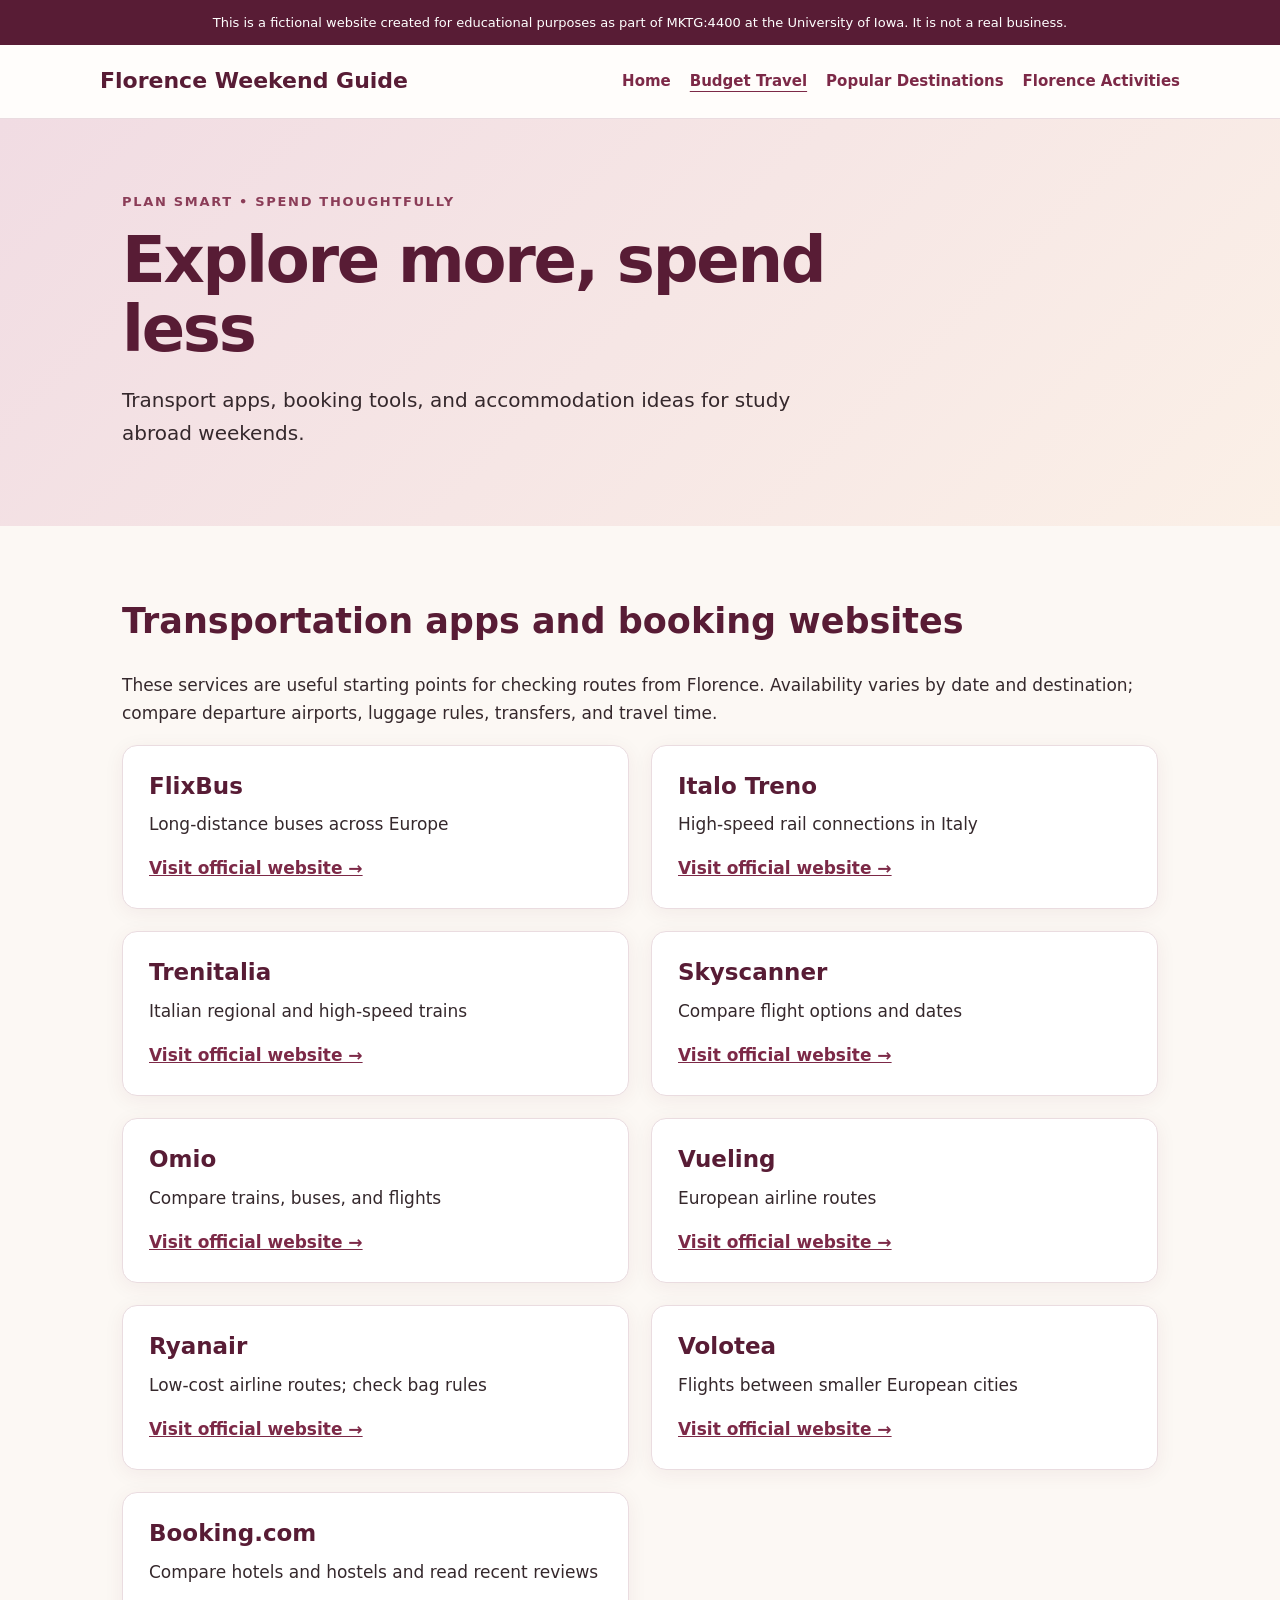
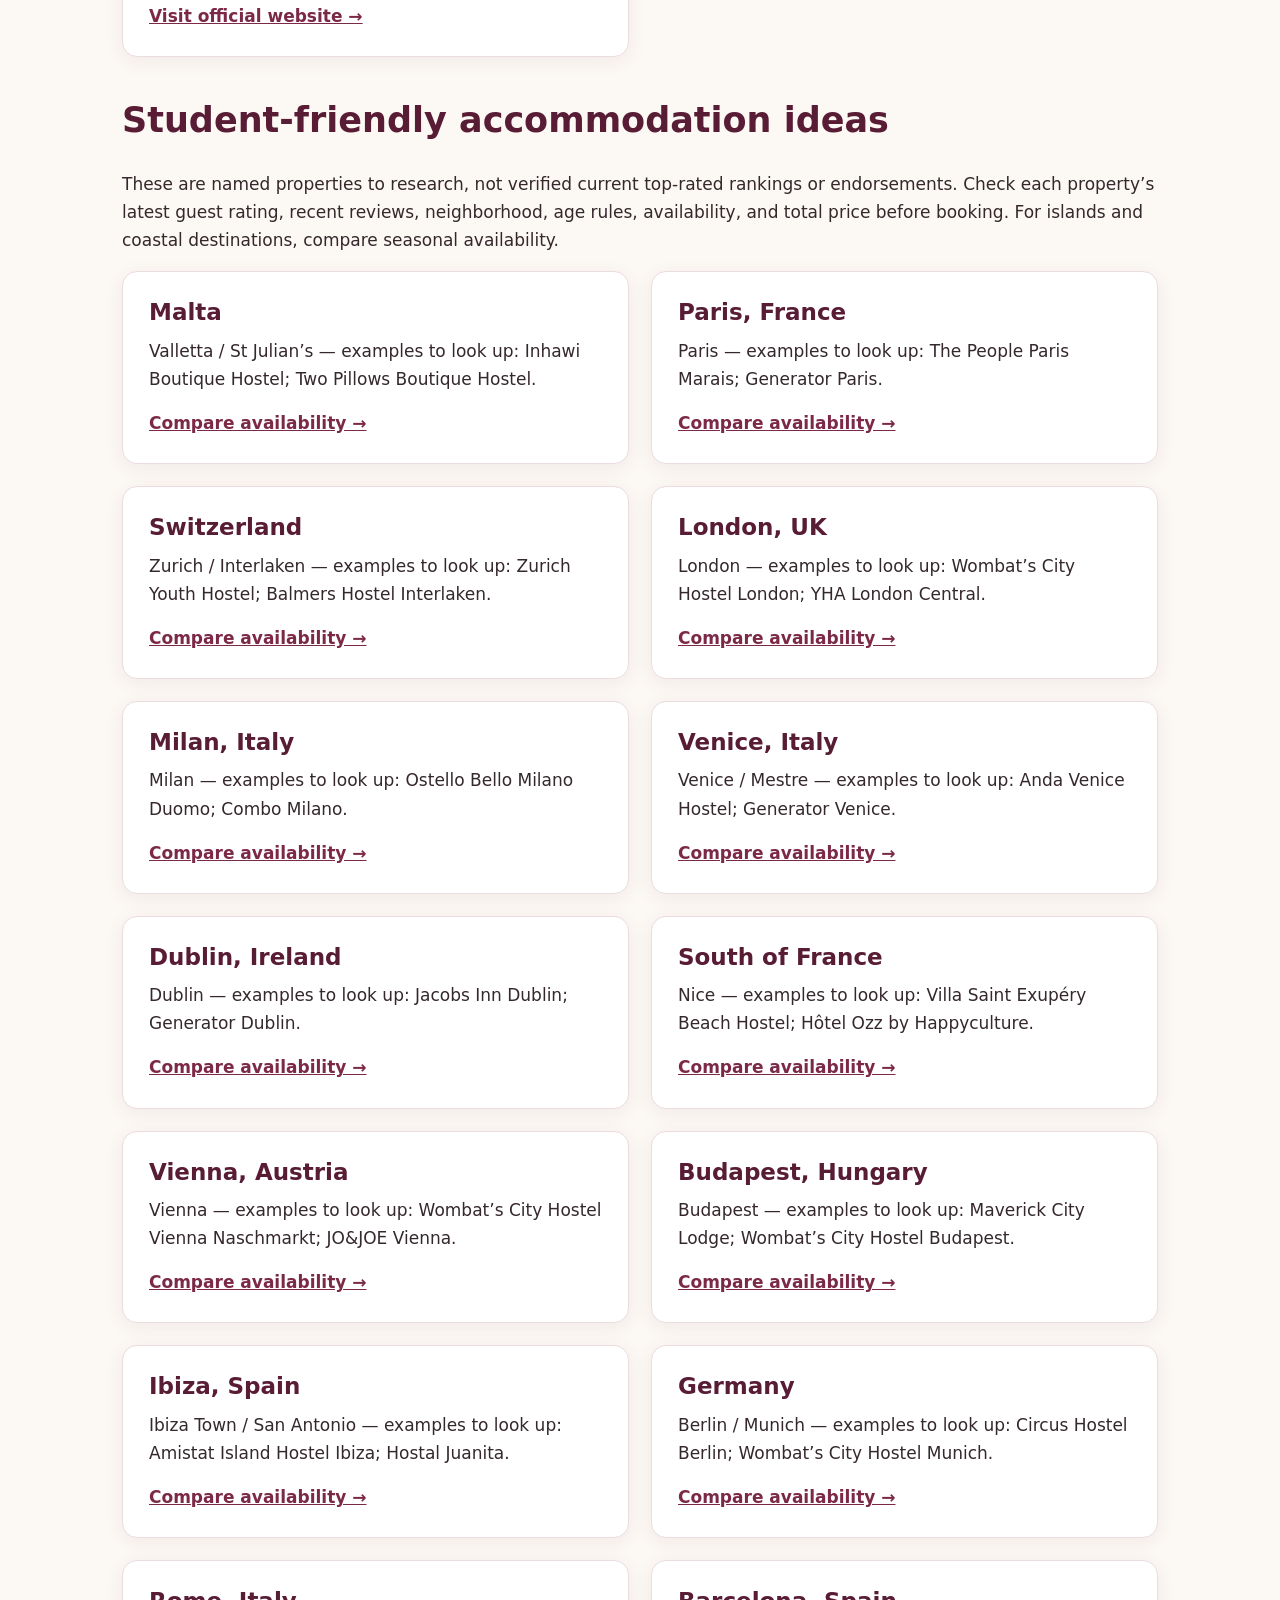
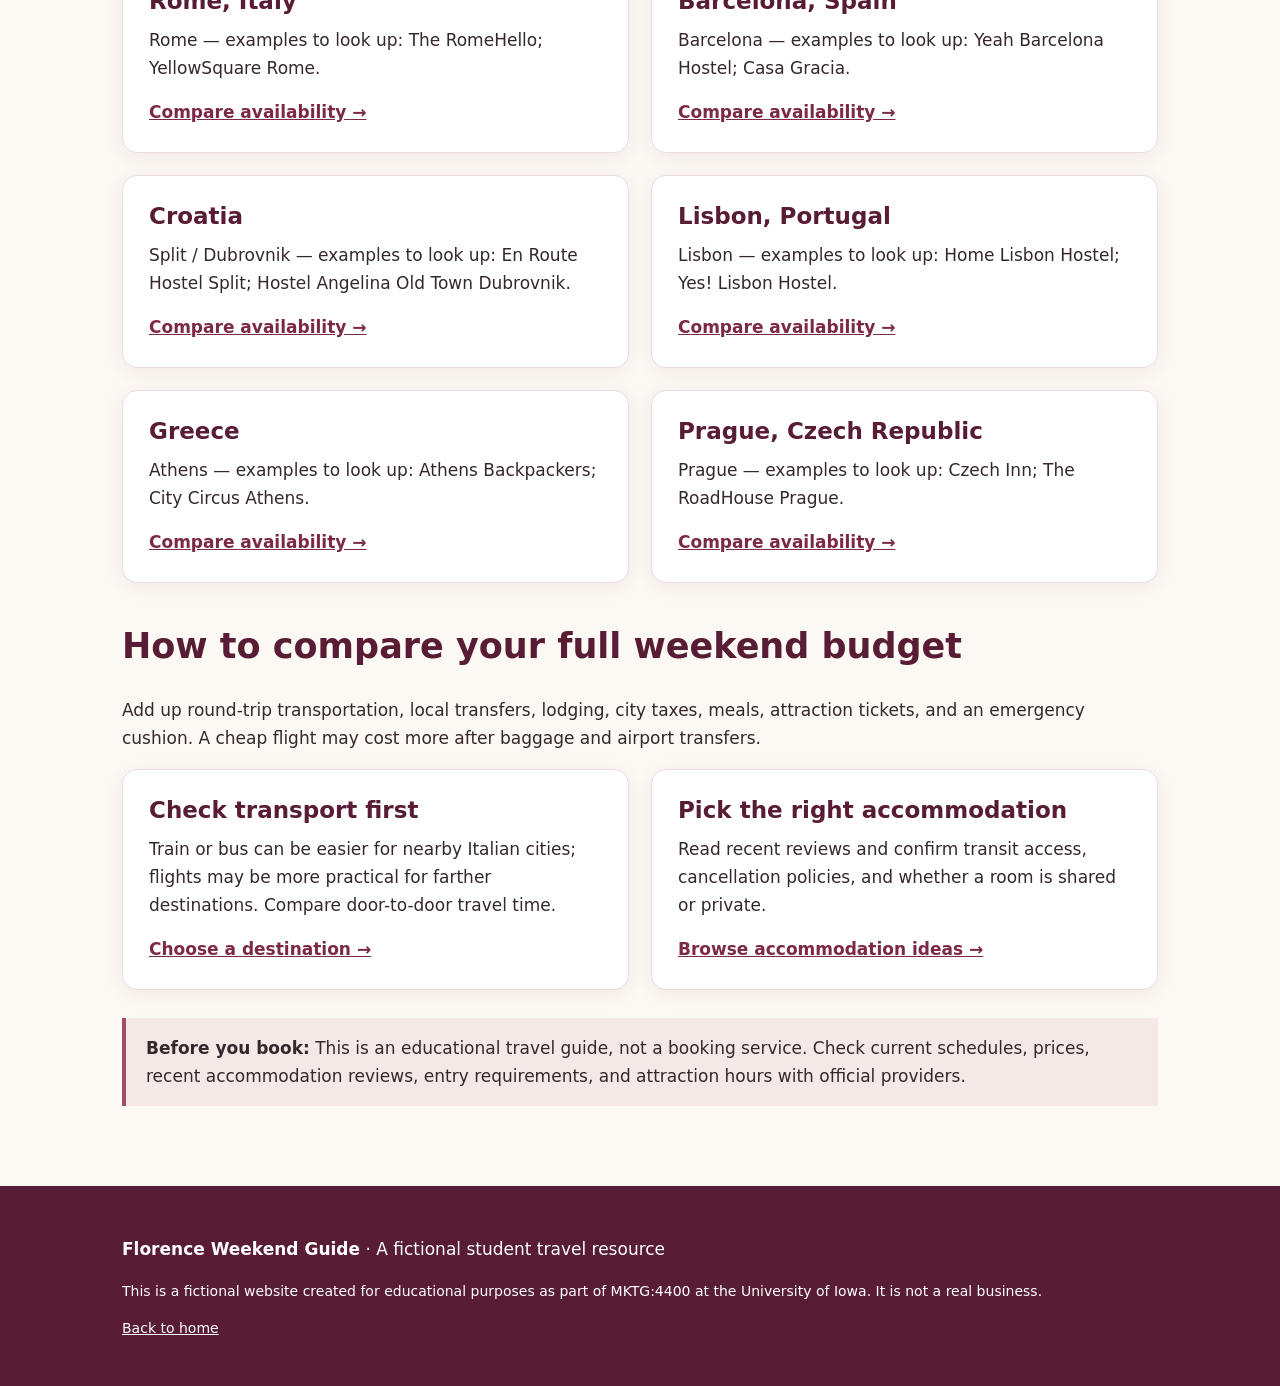
==== budget-travel.html @ 669cb591 "Add files via upload" ====
<!doctype html><html lang="en"><head><meta charset="utf-8"><meta name="viewport" content="width=device-width,initial-scale=1"><title>Cheap Weekend Trips from Florence for Students | Transport &amp; Hostels</title><meta name="description" content="Compare FlixBus, Trenitalia, Italo, Omio, Skyscanner and student-friendly accommodation ideas for weekend travel from Florence."><link rel="stylesheet" href="styles.css"></head><body><div class="notice">This is a fictional website created for educational purposes as part of MKTG:4400 at the University of Iowa. It is not a real business.</div><header class="site-header"><div class="wrap topline"><a class="brand" href="index.html">Florence Weekend Guide</a><nav class="nav" aria-label="Main navigation"><a href="index.html">Home</a><a href="budget-travel.html" aria-current="page">Budget Travel</a><a href="itineraries.html">Popular Destinations</a><a href="florence-activities.html">Florence Activities</a></nav></div></header><main><section class="hero"><div class="wrap"><div class="eyebrow">Plan smart • Spend thoughtfully</div><h1>Explore more, spend less</h1><p class="lead">Transport apps, booking tools, and accommodation ideas for study abroad weekends.</p></div></section><section class="content"><div class="wrap"><h2>Transportation apps and booking websites</h2><p>These services are useful starting points for checking routes from Florence. Availability varies by date and destination; compare departure airports, luggage rules, transfers, and travel time.</p><div class="cards" id="transportation"><article class="card"><h3>FlixBus</h3><p>Long-distance buses across Europe</p><a href="https://www.flixbus.com/" target="_blank" rel="noopener noreferrer">Visit official website →</a></article><article class="card"><h3>Italo Treno</h3><p>High-speed rail connections in Italy</p><a href="https://www.italotreno.com/en" target="_blank" rel="noopener noreferrer">Visit official website →</a></article><article class="card"><h3>Trenitalia</h3><p>Italian regional and high-speed trains</p><a href="https://www.trenitalia.com/en.html" target="_blank" rel="noopener noreferrer">Visit official website →</a></article><article class="card"><h3>Skyscanner</h3><p>Compare flight options and dates</p><a href="https://www.skyscanner.net/" target="_blank" rel="noopener noreferrer">Visit official website →</a></article><article class="card"><h3>Omio</h3><p>Compare trains, buses, and flights</p><a href="https://www.omio.com/" target="_blank" rel="noopener noreferrer">Visit official website →</a></article><article class="card"><h3>Vueling</h3><p>European airline routes</p><a href="https://www.vueling.com/en" target="_blank" rel="noopener noreferrer">Visit official website →</a></article><article class="card"><h3>Ryanair</h3><p>Low-cost airline routes; check bag rules</p><a href="https://www.ryanair.com/" target="_blank" rel="noopener noreferrer">Visit official website →</a></article><article class="card"><h3>Volotea</h3><p>Flights between smaller European cities</p><a href="https://www.volotea.com/en/" target="_blank" rel="noopener noreferrer">Visit official website →</a></article><article class="card"><h3>Booking.com</h3><p>Compare hotels and hostels and read recent reviews</p><a href="https://www.booking.com/" target="_blank" rel="noopener noreferrer">Visit official website →</a></article></div><h2>Student-friendly accommodation ideas</h2><p>These are named properties to research, not verified current top-rated rankings or endorsements. Check each property’s latest guest rating, recent reviews, neighborhood, age rules, availability, and total price before booking. For islands and coastal destinations, compare seasonal availability.</p><div class="cards" id="accommodations"><article class="card"><h3>Malta</h3><p>Valletta / St Julian’s — examples to look up: Inhawi Boutique Hostel; Two Pillows Boutique Hostel.</p><a href="https://www.booking.com/" target="_blank" rel="noopener noreferrer">Compare availability →</a></article><article class="card"><h3>Paris, France</h3><p>Paris — examples to look up: The People Paris Marais; Generator Paris.</p><a href="https://www.booking.com/" target="_blank" rel="noopener noreferrer">Compare availability →</a></article><article class="card"><h3>Switzerland</h3><p>Zurich / Interlaken — examples to look up: Zurich Youth Hostel; Balmers Hostel Interlaken.</p><a href="https://www.booking.com/" target="_blank" rel="noopener noreferrer">Compare availability →</a></article><article class="card"><h3>London, UK</h3><p>London — examples to look up: Wombat’s City Hostel London; YHA London Central.</p><a href="https://www.booking.com/" target="_blank" rel="noopener noreferrer">Compare availability →</a></article><article class="card"><h3>Milan, Italy</h3><p>Milan — examples to look up: Ostello Bello Milano Duomo; Combo Milano.</p><a href="https://www.booking.com/" target="_blank" rel="noopener noreferrer">Compare availability →</a></article><article class="card"><h3>Venice, Italy</h3><p>Venice / Mestre — examples to look up: Anda Venice Hostel; Generator Venice.</p><a href="https://www.booking.com/" target="_blank" rel="noopener noreferrer">Compare availability →</a></article><article class="card"><h3>Dublin, Ireland</h3><p>Dublin — examples to look up: Jacobs Inn Dublin; Generator Dublin.</p><a href="https://www.booking.com/" target="_blank" rel="noopener noreferrer">Compare availability →</a></article><article class="card"><h3>South of France</h3><p>Nice — examples to look up: Villa Saint Exupéry Beach Hostel; Hôtel Ozz by Happyculture.</p><a href="https://www.booking.com/" target="_blank" rel="noopener noreferrer">Compare availability →</a></article><article class="card"><h3>Vienna, Austria</h3><p>Vienna — examples to look up: Wombat’s City Hostel Vienna Naschmarkt; JO&amp;JOE Vienna.</p><a href="https://www.booking.com/" target="_blank" rel="noopener noreferrer">Compare availability →</a></article><article class="card"><h3>Budapest, Hungary</h3><p>Budapest — examples to look up: Maverick City Lodge; Wombat’s City Hostel Budapest.</p><a href="https://www.booking.com/" target="_blank" rel="noopener noreferrer">Compare availability →</a></article><article class="card"><h3>Ibiza, Spain</h3><p>Ibiza Town / San Antonio — examples to look up: Amistat Island Hostel Ibiza; Hostal Juanita.</p><a href="https://www.booking.com/" target="_blank" rel="noopener noreferrer">Compare availability →</a></article><article class="card"><h3>Germany</h3><p>Berlin / Munich — examples to look up: Circus Hostel Berlin; Wombat’s City Hostel Munich.</p><a href="https://www.booking.com/" target="_blank" rel="noopener noreferrer">Compare availability →</a></article><article class="card"><h3>Rome, Italy</h3><p>Rome — examples to look up: The RomeHello; YellowSquare Rome.</p><a href="https://www.booking.com/" target="_blank" rel="noopener noreferrer">Compare availability →</a></article><article class="card"><h3>Barcelona, Spain</h3><p>Barcelona — examples to look up: Yeah Barcelona Hostel; Casa Gracia.</p><a href="https://www.booking.com/" target="_blank" rel="noopener noreferrer">Compare availability →</a></article><article class="card"><h3>Croatia</h3><p>Split / Dubrovnik — examples to look up: En Route Hostel Split; Hostel Angelina Old Town Dubrovnik.</p><a href="https://www.booking.com/" target="_blank" rel="noopener noreferrer">Compare availability →</a></article><article class="card"><h3>Lisbon, Portugal</h3><p>Lisbon — examples to look up: Home Lisbon Hostel; Yes! Lisbon Hostel.</p><a href="https://www.booking.com/" target="_blank" rel="noopener noreferrer">Compare availability →</a></article><article class="card"><h3>Greece</h3><p>Athens — examples to look up: Athens Backpackers; City Circus Athens.</p><a href="https://www.booking.com/" target="_blank" rel="noopener noreferrer">Compare availability →</a></article><article class="card"><h3>Prague, Czech Republic</h3><p>Prague — examples to look up: Czech Inn; The RoadHouse Prague.</p><a href="https://www.booking.com/" target="_blank" rel="noopener noreferrer">Compare availability →</a></article></div><h2>How to compare your full weekend budget</h2><p>Add up round-trip transportation, local transfers, lodging, city taxes, meals, attraction tickets, and an emergency cushion. A cheap flight may cost more after baggage and airport transfers.</p><div class="cards"><article class="card"><h3>Check transport first</h3><p>Train or bus can be easier for nearby Italian cities; flights may be more practical for farther destinations. Compare door-to-door travel time.</p><a href="itineraries.html">Choose a destination →</a></article><article class="card"><h3>Pick the right accommodation</h3><p>Read recent reviews and confirm transit access, cancellation policies, and whether a room is shared or private.</p><a href="#accommodations">Browse accommodation ideas →</a></article></div><aside class="note"><strong>Before you book:</strong> This is an educational travel guide, not a booking service. Check current schedules, prices, recent accommodation reviews, entry requirements, and attraction hours with official providers.</aside></div></section></main><footer class="foot"><div class="wrap"><p><strong>Florence Weekend Guide</strong> · A fictional student travel resource</p><p class="small">This is a fictional website created for educational purposes as part of MKTG:4400 at the University of Iowa. It is not a real business.</p><p class="small"><a href="index.html">Back to home</a></p></div></footer></body></html>
---- styles.css ----
*{box-sizing:border-box}html{scroll-behavior:smooth}body{margin:0;background:#fcf8f4;color:#35282c;font:17px/1.65 system-ui,-apple-system,Segoe UI,sans-serif}a{color:#7c2947}a:hover{text-decoration-thickness:2px}a:focus-visible{outline:3px solid #bc885c;outline-offset:3px}.notice{background:#581c35;color:white;text-align:center;padding:12px 18px;font-size:13px}.site-header{background:#fffdfb;border-bottom:1px solid #eadce0}.wrap{max-width:1080px;margin:auto;padding:0 22px}.topline{display:flex;align-items:center;justify-content:space-between;gap:20px;padding:18px 0;flex-wrap:wrap}.brand{font-size:22px;font-weight:800;text-decoration:none;color:#581c35}.nav{display:flex;flex-wrap:wrap;gap:9px 19px}.nav a{text-decoration:none;font-weight:600;font-size:15px}.nav a[aria-current=page]{text-decoration:underline;text-underline-offset:5px}.hero{padding:72px 0 56px;background:linear-gradient(135deg,#f1dce3,#fbf0e7)}.eyebrow{font-weight:700;letter-spacing:.13em;text-transform:uppercase;color:#8b3d58;font-size:13px}h1{font-size:clamp(36px,6vw,64px);line-height:1.08;letter-spacing:-.035em;max-width:850px;margin:14px 0;color:#581c35}h2{font-size:clamp(25px,4vw,35px);line-height:1.2;margin-top:42px;color:#581c35}.lead{font-size:20px;max-width:740px}.content{padding:32px 0 80px}.cards{display:grid;grid-template-columns:repeat(2,minmax(0,1fr));gap:22px}.card{background:white;border:1px solid #eadce0;border-radius:15px;padding:26px;box-shadow:0 4px 20px #581c3510;scroll-margin-top:22px}.card h3{font-size:23px;line-height:1.25;margin:0 0 10px;color:#581c35}.card p{margin:0 0 16px}.card a{font-weight:700}.foot{background:#581c35;color:white;padding:32px 0}.foot a{color:white}.small{font-size:14px}.note{background:#f5e9e7;border-left:4px solid #a24d68;padding:16px 20px;margin-top:28px}#transportation,#accommodations{scroll-margin-top:20px}@media(max-width:650px){.cards{grid-template-columns:1fr}.hero{padding:46px 0}.topline{align-items:flex-start}.nav{gap:9px 14px}.nav a{font-size:14px}}
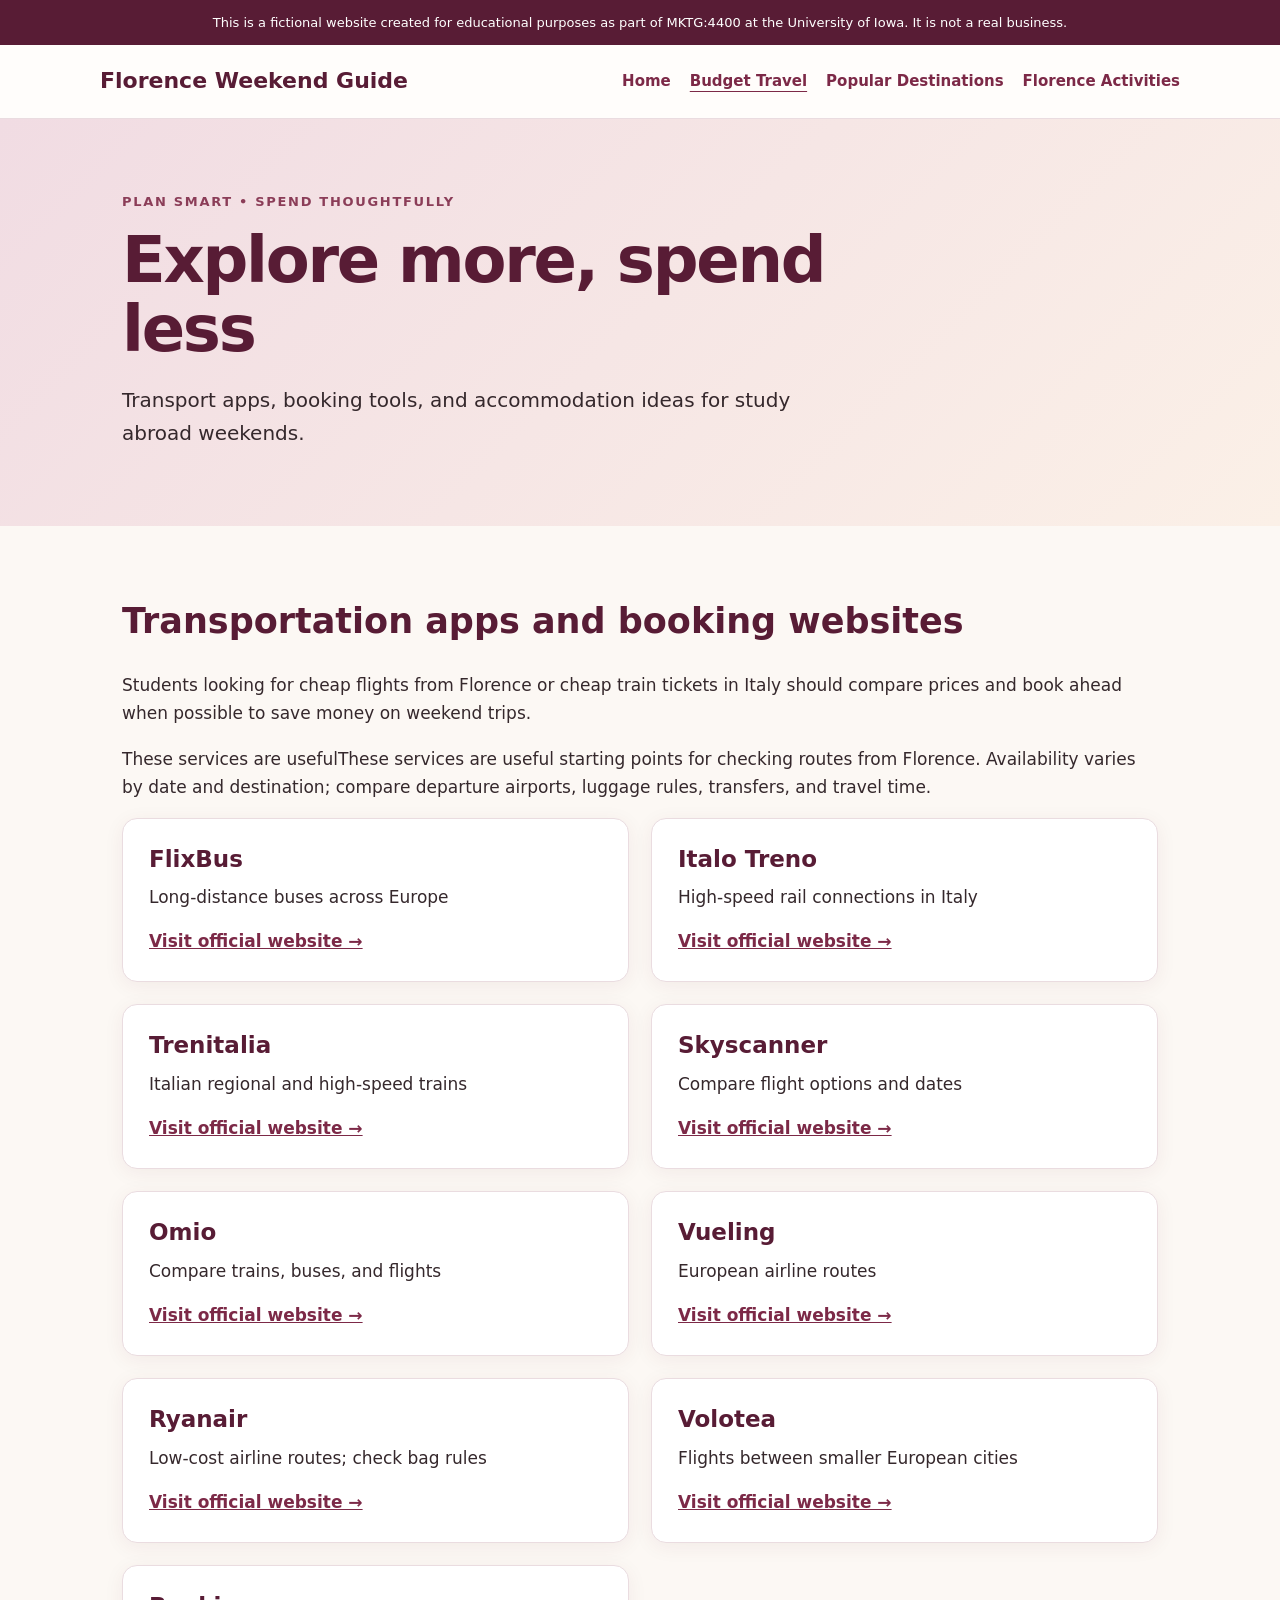
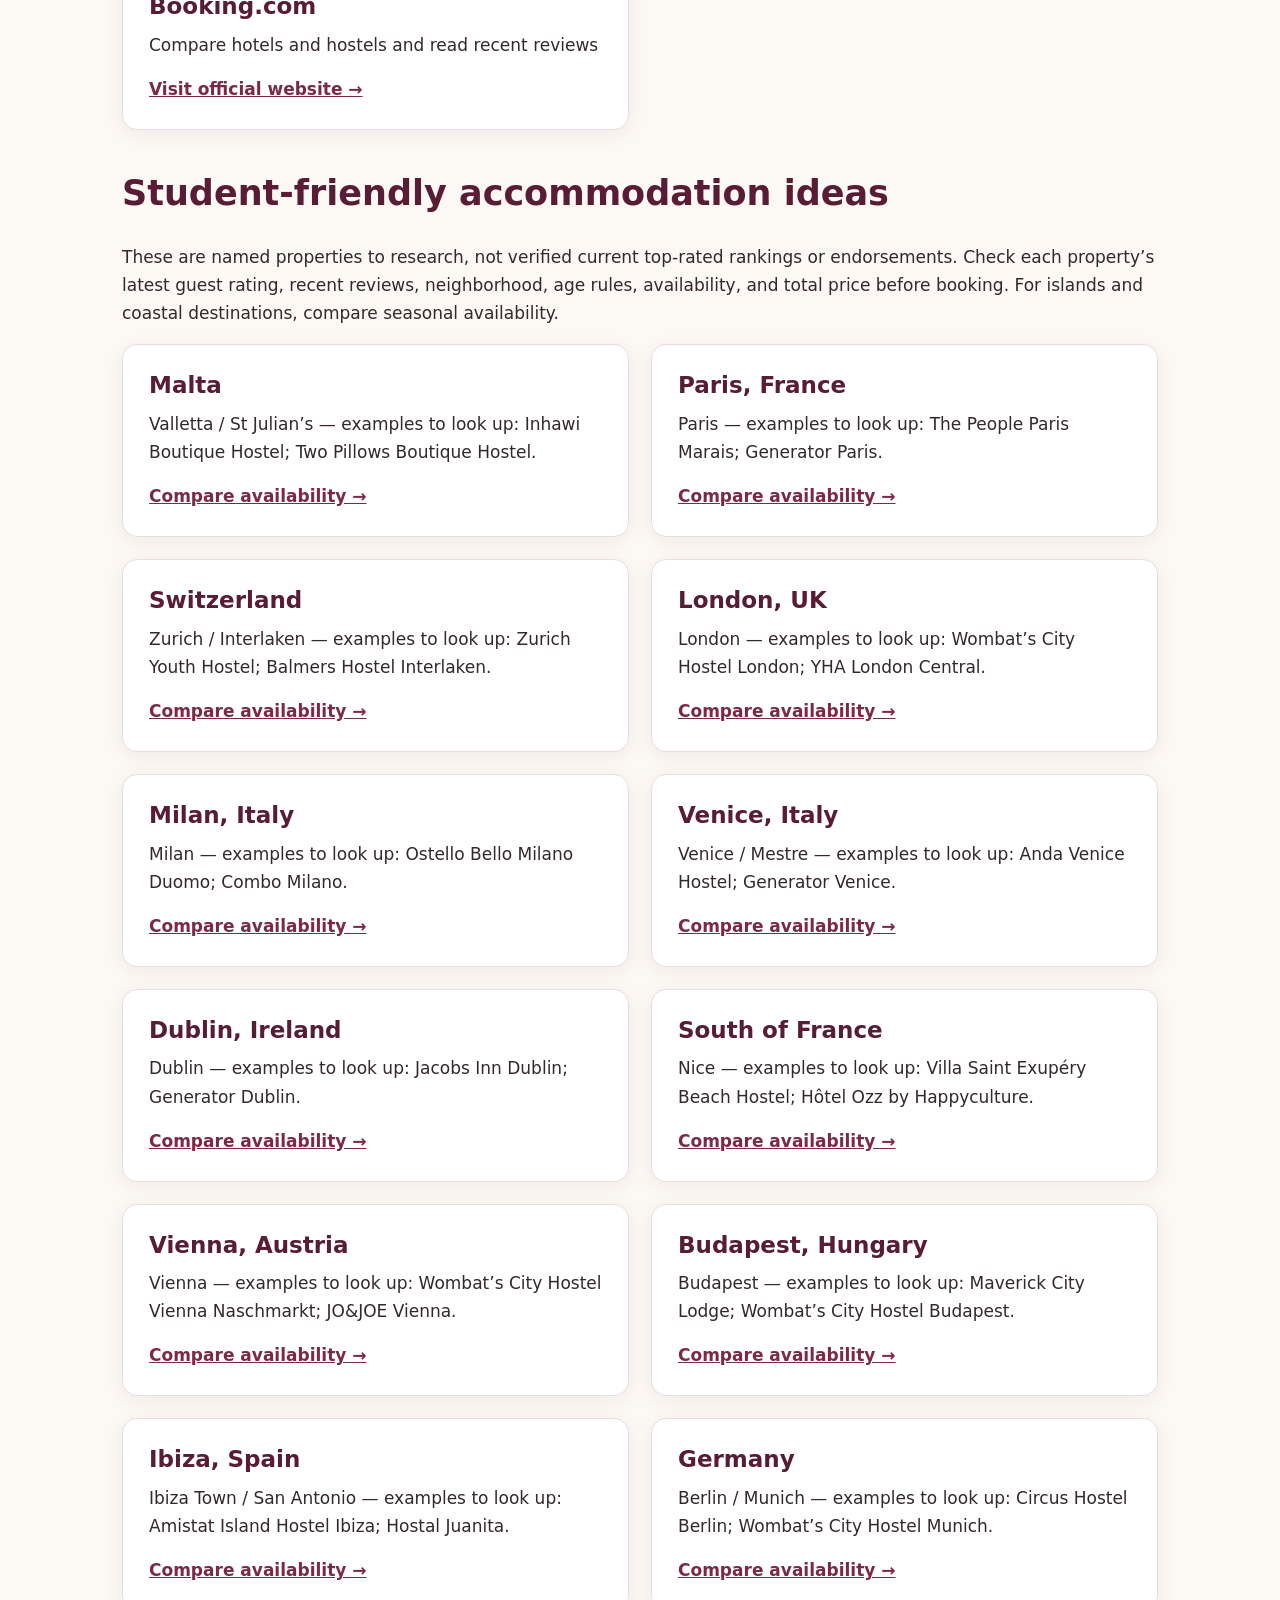
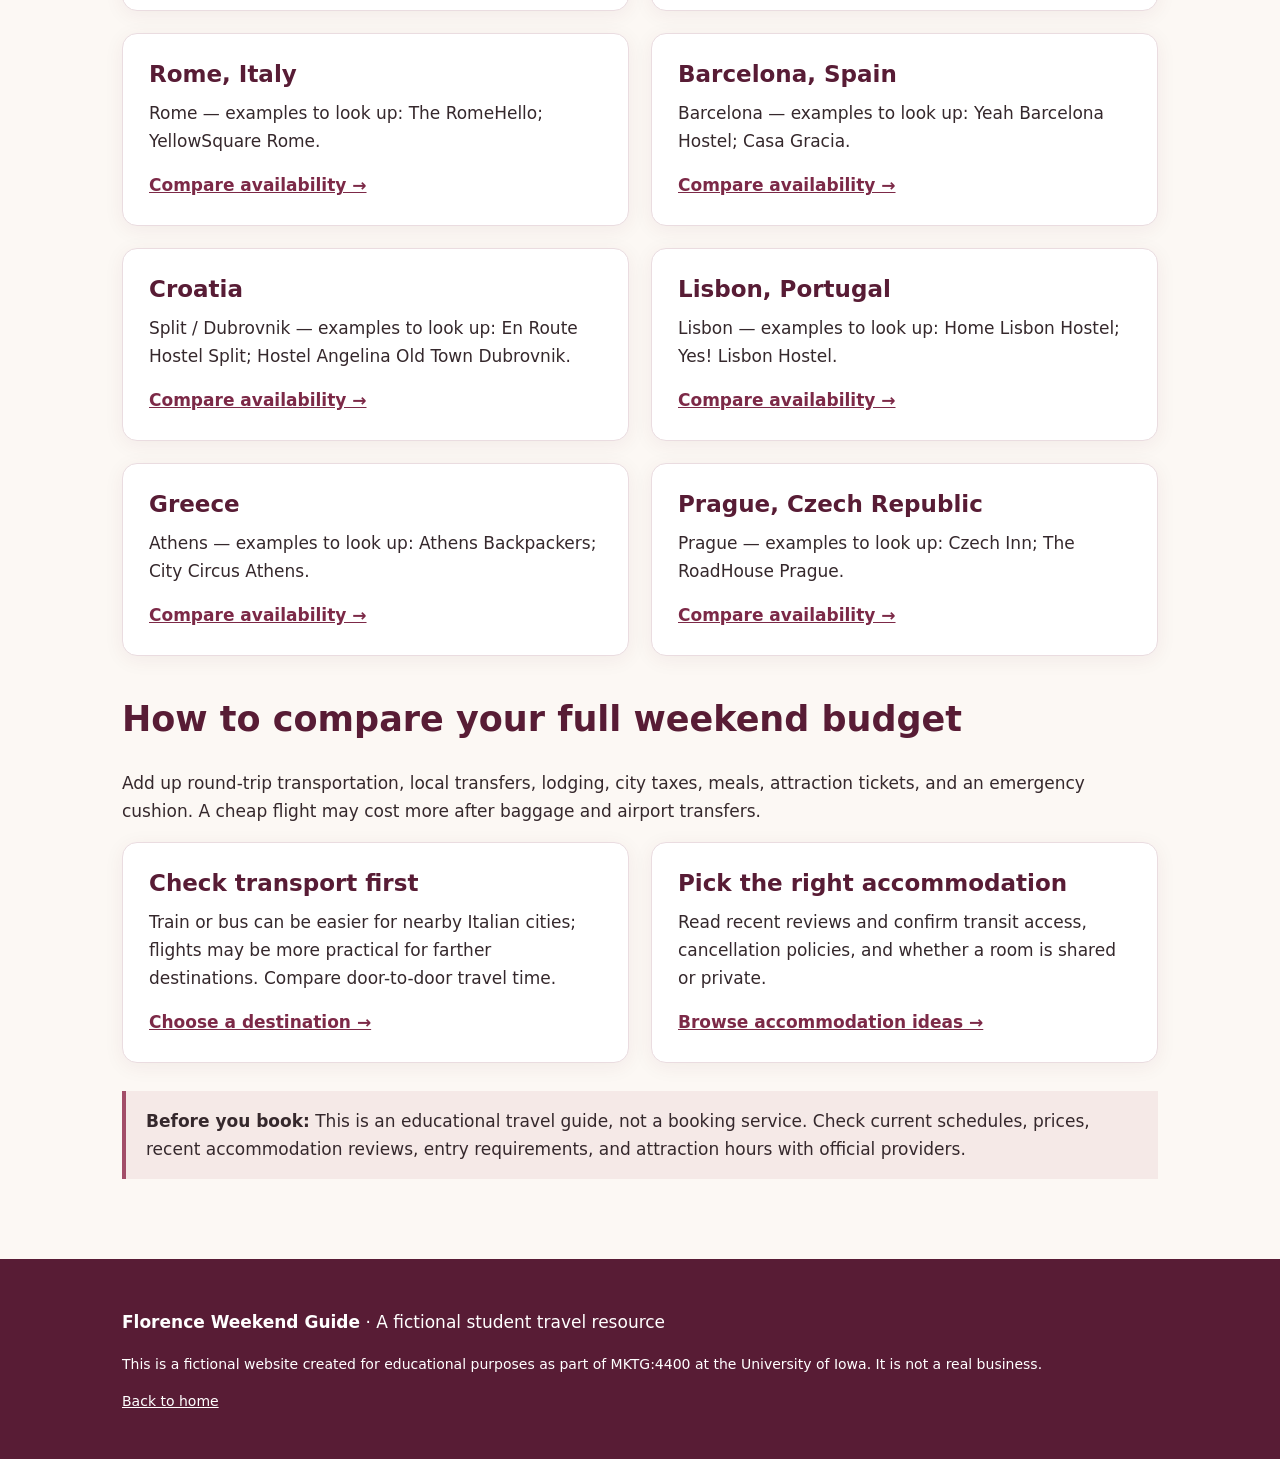
==== commit 2043debc: "Add affordable transportation keywords Added information about cheap flights and train tickets to im" ====
--- a/budget-travel.html
+++ b/budget-travel.html
@@ -1 +1 @@
-<!doctype html><html lang="en"><head><meta charset="utf-8"><meta name="viewport" content="width=device-width,initial-scale=1"><title>Cheap Weekend Trips from Florence for Students | Transport &amp; Hostels</title><meta name="description" content="Compare FlixBus, Trenitalia, Italo, Omio, Skyscanner and student-friendly accommodation ideas for weekend travel from Florence."><link rel="stylesheet" href="styles.css"></head><body><div class="notice">This is a fictional website created for educational purposes as part of MKTG:4400 at the University of Iowa. It is not a real business.</div><header class="site-header"><div class="wrap topline"><a class="brand" href="index.html">Florence Weekend Guide</a><nav class="nav" aria-label="Main navigation"><a href="index.html">Home</a><a href="budget-travel.html" aria-current="page">Budget Travel</a><a href="itineraries.html">Popular Destinations</a><a href="florence-activities.html">Florence Activities</a></nav></div></header><main><section class="hero"><div class="wrap"><div class="eyebrow">Plan smart • Spend thoughtfully</div><h1>Explore more, spend less</h1><p class="lead">Transport apps, booking tools, and accommodation ideas for study abroad weekends.</p></div></section><section class="content"><div class="wrap"><h2>Transportation apps and booking websites</h2><p>These services are useful starting points for checking routes from Florence. Availability varies by date and destination; compare departure airports, luggage rules, transfers, and travel time.</p><div class="cards" id="transportation"><article class="card"><h3>FlixBus</h3><p>Long-distance buses across Europe</p><a href="https://www.flixbus.com/" target="_blank" rel="noopener noreferrer">Visit official website →</a></article><article class="card"><h3>Italo Treno</h3><p>High-speed rail connections in Italy</p><a href="https://www.italotreno.com/en" target="_blank" rel="noopener noreferrer">Visit official website →</a></article><article class="card"><h3>Trenitalia</h3><p>Italian regional and high-speed trains</p><a href="https://www.trenitalia.com/en.html" target="_blank" rel="noopener noreferrer">Visit official website →</a></article><article class="card"><h3>Skyscanner</h3><p>Compare flight options and dates</p><a href="https://www.skyscanner.net/" target="_blank" rel="noopener noreferrer">Visit official website →</a></article><article class="card"><h3>Omio</h3><p>Compare trains, buses, and flights</p><a href="https://www.omio.com/" target="_blank" rel="noopener noreferrer">Visit official website →</a></article><article class="card"><h3>Vueling</h3><p>European airline routes</p><a href="https://www.vueling.com/en" target="_blank" rel="noopener noreferrer">Visit official website →</a></article><article class="card"><h3>Ryanair</h3><p>Low-cost airline routes; check bag rules</p><a href="https://www.ryanair.com/" target="_blank" rel="noopener noreferrer">Visit official website →</a></article><article class="card"><h3>Volotea</h3><p>Flights between smaller European cities</p><a href="https://www.volotea.com/en/" target="_blank" rel="noopener noreferrer">Visit official website →</a></article><article class="card"><h3>Booking.com</h3><p>Compare hotels and hostels and read recent reviews</p><a href="https://www.booking.com/" target="_blank" rel="noopener noreferrer">Visit official website →</a></article></div><h2>Student-friendly accommodation ideas</h2><p>These are named properties to research, not verified current top-rated rankings or endorsements. Check each property’s latest guest rating, recent reviews, neighborhood, age rules, availability, and total price before booking. For islands and coastal destinations, compare seasonal availability.</p><div class="cards" id="accommodations"><article class="card"><h3>Malta</h3><p>Valletta / St Julian’s — examples to look up: Inhawi Boutique Hostel; Two Pillows Boutique Hostel.</p><a href="https://www.booking.com/" target="_blank" rel="noopener noreferrer">Compare availability →</a></article><article class="card"><h3>Paris, France</h3><p>Paris — examples to look up: The People Paris Marais; Generator Paris.</p><a href="https://www.booking.com/" target="_blank" rel="noopener noreferrer">Compare availability →</a></article><article class="card"><h3>Switzerland</h3><p>Zurich / Interlaken — examples to look up: Zurich Youth Hostel; Balmers Hostel Interlaken.</p><a href="https://www.booking.com/" target="_blank" rel="noopener noreferrer">Compare availability →</a></article><article class="card"><h3>London, UK</h3><p>London — examples to look up: Wombat’s City Hostel London; YHA London Central.</p><a href="https://www.booking.com/" target="_blank" rel="noopener noreferrer">Compare availability →</a></article><article class="card"><h3>Milan, Italy</h3><p>Milan — examples to look up: Ostello Bello Milano Duomo; Combo Milano.</p><a href="https://www.booking.com/" target="_blank" rel="noopener noreferrer">Compare availability →</a></article><article class="card"><h3>Venice, Italy</h3><p>Venice / Mestre — examples to look up: Anda Venice Hostel; Generator Venice.</p><a href="https://www.booking.com/" target="_blank" rel="noopener noreferrer">Compare availability →</a></article><article class="card"><h3>Dublin, Ireland</h3><p>Dublin — examples to look up: Jacobs Inn Dublin; Generator Dublin.</p><a href="https://www.booking.com/" target="_blank" rel="noopener noreferrer">Compare availability →</a></article><article class="card"><h3>South of France</h3><p>Nice — examples to look up: Villa Saint Exupéry Beach Hostel; Hôtel Ozz by Happyculture.</p><a href="https://www.booking.com/" target="_blank" rel="noopener noreferrer">Compare availability →</a></article><article class="card"><h3>Vienna, Austria</h3><p>Vienna — examples to look up: Wombat’s City Hostel Vienna Naschmarkt; JO&amp;JOE Vienna.</p><a href="https://www.booking.com/" target="_blank" rel="noopener noreferrer">Compare availability →</a></article><article class="card"><h3>Budapest, Hungary</h3><p>Budapest — examples to look up: Maverick City Lodge; Wombat’s City Hostel Budapest.</p><a href="https://www.booking.com/" target="_blank" rel="noopener noreferrer">Compare availability →</a></article><article class="card"><h3>Ibiza, Spain</h3><p>Ibiza Town / San Antonio — examples to look up: Amistat Island Hostel Ibiza; Hostal Juanita.</p><a href="https://www.booking.com/" target="_blank" rel="noopener noreferrer">Compare availability →</a></article><article class="card"><h3>Germany</h3><p>Berlin / Munich — examples to look up: Circus Hostel Berlin; Wombat’s City Hostel Munich.</p><a href="https://www.booking.com/" target="_blank" rel="noopener noreferrer">Compare availability →</a></article><article class="card"><h3>Rome, Italy</h3><p>Rome — examples to look up: The RomeHello; YellowSquare Rome.</p><a href="https://www.booking.com/" target="_blank" rel="noopener noreferrer">Compare availability →</a></article><article class="card"><h3>Barcelona, Spain</h3><p>Barcelona — examples to look up: Yeah Barcelona Hostel; Casa Gracia.</p><a href="https://www.booking.com/" target="_blank" rel="noopener noreferrer">Compare availability →</a></article><article class="card"><h3>Croatia</h3><p>Split / Dubrovnik — examples to look up: En Route Hostel Split; Hostel Angelina Old Town Dubrovnik.</p><a href="https://www.booking.com/" target="_blank" rel="noopener noreferrer">Compare availability →</a></article><article class="card"><h3>Lisbon, Portugal</h3><p>Lisbon — examples to look up: Home Lisbon Hostel; Yes! Lisbon Hostel.</p><a href="https://www.booking.com/" target="_blank" rel="noopener noreferrer">Compare availability →</a></article><article class="card"><h3>Greece</h3><p>Athens — examples to look up: Athens Backpackers; City Circus Athens.</p><a href="https://www.booking.com/" target="_blank" rel="noopener noreferrer">Compare availability →</a></article><article class="card"><h3>Prague, Czech Republic</h3><p>Prague — examples to look up: Czech Inn; The RoadHouse Prague.</p><a href="https://www.booking.com/" target="_blank" rel="noopener noreferrer">Compare availability →</a></article></div><h2>How to compare your full weekend budget</h2><p>Add up round-trip transportation, local transfers, lodging, city taxes, meals, attraction tickets, and an emergency cushion. A cheap flight may cost more after baggage and airport transfers.</p><div class="cards"><article class="card"><h3>Check transport first</h3><p>Train or bus can be easier for nearby Italian cities; flights may be more practical for farther destinations. Compare door-to-door travel time.</p><a href="itineraries.html">Choose a destination →</a></article><article class="card"><h3>Pick the right accommodation</h3><p>Read recent reviews and confirm transit access, cancellation policies, and whether a room is shared or private.</p><a href="#accommodations">Browse accommodation ideas →</a></article></div><aside class="note"><strong>Before you book:</strong> This is an educational travel guide, not a booking service. Check current schedules, prices, recent accommodation reviews, entry requirements, and attraction hours with official providers.</aside></div></section></main><footer class="foot"><div class="wrap"><p><strong>Florence Weekend Guide</strong> · A fictional student travel resource</p><p class="small">This is a fictional website created for educational purposes as part of MKTG:4400 at the University of Iowa. It is not a real business.</p><p class="small"><a href="index.html">Back to home</a></p></div></footer></body></html>+<!doctype html><html lang="en"><head><meta charset="utf-8"><meta name="viewport" content="width=device-width,initial-scale=1"><title>Cheap Weekend Trips from Florence for Students | Transport &amp; Hostels</title><meta name="description" content="Compare FlixBus, Trenitalia, Italo, Omio, Skyscanner and student-friendly accommodation ideas for weekend travel from Florence."><link rel="stylesheet" href="styles.css"></head><body><div class="notice">This is a fictional website created for educational purposes as part of MKTG:4400 at the University of Iowa. It is not a real business.</div><header class="site-header"><div class="wrap topline"><a class="brand" href="index.html">Florence Weekend Guide</a><nav class="nav" aria-label="Main navigation"><a href="index.html">Home</a><a href="budget-travel.html" aria-current="page">Budget Travel</a><a href="itineraries.html">Popular Destinations</a><a href="florence-activities.html">Florence Activities</a></nav></div></header><main><section class="hero"><div class="wrap"><div class="eyebrow">Plan smart • Spend thoughtfully</div><h1>Explore more, spend less</h1><p class="lead">Transport apps, booking tools, and accommodation ideas for study abroad weekends.</p></div></section><section class="content"><div class="wrap"><h2>Transportation apps and booking websites</h2><p> </h2><p>Students looking for cheap flights from Florence or cheap train tickets in Italy should compare prices and book ahead when possible to save money on weekend trips.</p><p>These services are usefulThese services are useful starting points for checking routes from Florence. Availability varies by date and destination; compare departure airports, luggage rules, transfers, and travel time.</p><div class="cards" id="transportation"><article class="card"><h3>FlixBus</h3><p>Long-distance buses across Europe</p><a href="https://www.flixbus.com/" target="_blank" rel="noopener noreferrer">Visit official website →</a></article><article class="card"><h3>Italo Treno</h3><p>High-speed rail connections in Italy</p><a href="https://www.italotreno.com/en" target="_blank" rel="noopener noreferrer">Visit official website →</a></article><article class="card"><h3>Trenitalia</h3><p>Italian regional and high-speed trains</p><a href="https://www.trenitalia.com/en.html" target="_blank" rel="noopener noreferrer">Visit official website →</a></article><article class="card"><h3>Skyscanner</h3><p>Compare flight options and dates</p><a href="https://www.skyscanner.net/" target="_blank" rel="noopener noreferrer">Visit official website →</a></article><article class="card"><h3>Omio</h3><p>Compare trains, buses, and flights</p><a href="https://www.omio.com/" target="_blank" rel="noopener noreferrer">Visit official website →</a></article><article class="card"><h3>Vueling</h3><p>European airline routes</p><a href="https://www.vueling.com/en" target="_blank" rel="noopener noreferrer">Visit official website →</a></article><article class="card"><h3>Ryanair</h3><p>Low-cost airline routes; check bag rules</p><a href="https://www.ryanair.com/" target="_blank" rel="noopener noreferrer">Visit official website →</a></article><article class="card"><h3>Volotea</h3><p>Flights between smaller European cities</p><a href="https://www.volotea.com/en/" target="_blank" rel="noopener noreferrer">Visit official website →</a></article><article class="card"><h3>Booking.com</h3><p>Compare hotels and hostels and read recent reviews</p><a href="https://www.booking.com/" target="_blank" rel="noopener noreferrer">Visit official website →</a></article></div><h2>Student-friendly accommodation ideas</h2><p>These are named properties to research, not verified current top-rated rankings or endorsements. Check each property’s latest guest rating, recent reviews, neighborhood, age rules, availability, and total price before booking. For islands and coastal destinations, compare seasonal availability.</p><div class="cards" id="accommodations"><article class="card"><h3>Malta</h3><p>Valletta / St Julian’s — examples to look up: Inhawi Boutique Hostel; Two Pillows Boutique Hostel.</p><a href="https://www.booking.com/" target="_blank" rel="noopener noreferrer">Compare availability →</a></article><article class="card"><h3>Paris, France</h3><p>Paris — examples to look up: The People Paris Marais; Generator Paris.</p><a href="https://www.booking.com/" target="_blank" rel="noopener noreferrer">Compare availability →</a></article><article class="card"><h3>Switzerland</h3><p>Zurich / Interlaken — examples to look up: Zurich Youth Hostel; Balmers Hostel Interlaken.</p><a href="https://www.booking.com/" target="_blank" rel="noopener noreferrer">Compare availability →</a></article><article class="card"><h3>London, UK</h3><p>London — examples to look up: Wombat’s City Hostel London; YHA London Central.</p><a href="https://www.booking.com/" target="_blank" rel="noopener noreferrer">Compare availability →</a></article><article class="card"><h3>Milan, Italy</h3><p>Milan — examples to look up: Ostello Bello Milano Duomo; Combo Milano.</p><a href="https://www.booking.com/" target="_blank" rel="noopener noreferrer">Compare availability →</a></article><article class="card"><h3>Venice, Italy</h3><p>Venice / Mestre — examples to look up: Anda Venice Hostel; Generator Venice.</p><a href="https://www.booking.com/" target="_blank" rel="noopener noreferrer">Compare availability →</a></article><article class="card"><h3>Dublin, Ireland</h3><p>Dublin — examples to look up: Jacobs Inn Dublin; Generator Dublin.</p><a href="https://www.booking.com/" target="_blank" rel="noopener noreferrer">Compare availability →</a></article><article class="card"><h3>South of France</h3><p>Nice — examples to look up: Villa Saint Exupéry Beach Hostel; Hôtel Ozz by Happyculture.</p><a href="https://www.booking.com/" target="_blank" rel="noopener noreferrer">Compare availability →</a></article><article class="card"><h3>Vienna, Austria</h3><p>Vienna — examples to look up: Wombat’s City Hostel Vienna Naschmarkt; JO&amp;JOE Vienna.</p><a href="https://www.booking.com/" target="_blank" rel="noopener noreferrer">Compare availability →</a></article><article class="card"><h3>Budapest, Hungary</h3><p>Budapest — examples to look up: Maverick City Lodge; Wombat’s City Hostel Budapest.</p><a href="https://www.booking.com/" target="_blank" rel="noopener noreferrer">Compare availability →</a></article><article class="card"><h3>Ibiza, Spain</h3><p>Ibiza Town / San Antonio — examples to look up: Amistat Island Hostel Ibiza; Hostal Juanita.</p><a href="https://www.booking.com/" target="_blank" rel="noopener noreferrer">Compare availability →</a></article><article class="card"><h3>Germany</h3><p>Berlin / Munich — examples to look up: Circus Hostel Berlin; Wombat’s City Hostel Munich.</p><a href="https://www.booking.com/" target="_blank" rel="noopener noreferrer">Compare availability →</a></article><article class="card"><h3>Rome, Italy</h3><p>Rome — examples to look up: The RomeHello; YellowSquare Rome.</p><a href="https://www.booking.com/" target="_blank" rel="noopener noreferrer">Compare availability →</a></article><article class="card"><h3>Barcelona, Spain</h3><p>Barcelona — examples to look up: Yeah Barcelona Hostel; Casa Gracia.</p><a href="https://www.booking.com/" target="_blank" rel="noopener noreferrer">Compare availability →</a></article><article class="card"><h3>Croatia</h3><p>Split / Dubrovnik — examples to look up: En Route Hostel Split; Hostel Angelina Old Town Dubrovnik.</p><a href="https://www.booking.com/" target="_blank" rel="noopener noreferrer">Compare availability →</a></article><article class="card"><h3>Lisbon, Portugal</h3><p>Lisbon — examples to look up: Home Lisbon Hostel; Yes! Lisbon Hostel.</p><a href="https://www.booking.com/" target="_blank" rel="noopener noreferrer">Compare availability →</a></article><article class="card"><h3>Greece</h3><p>Athens — examples to look up: Athens Backpackers; City Circus Athens.</p><a href="https://www.booking.com/" target="_blank" rel="noopener noreferrer">Compare availability →</a></article><article class="card"><h3>Prague, Czech Republic</h3><p>Prague — examples to look up: Czech Inn; The RoadHouse Prague.</p><a href="https://www.booking.com/" target="_blank" rel="noopener noreferrer">Compare availability →</a></article></div><h2>How to compare your full weekend budget</h2><p>Add up round-trip transportation, local transfers, lodging, city taxes, meals, attraction tickets, and an emergency cushion. A cheap flight may cost more after baggage and airport transfers.</p><div class="cards"><article class="card"><h3>Check transport first</h3><p>Train or bus can be easier for nearby Italian cities; flights may be more practical for farther destinations. Compare door-to-door travel time.</p><a href="itineraries.html">Choose a destination →</a></article><article class="card"><h3>Pick the right accommodation</h3><p>Read recent reviews and confirm transit access, cancellation policies, and whether a room is shared or private.</p><a href="#accommodations">Browse accommodation ideas →</a></article></div><aside class="note"><strong>Before you book:</strong> This is an educational travel guide, not a booking service. Check current schedules, prices, recent accommodation reviews, entry requirements, and attraction hours with official providers.</aside></div></section></main><footer class="foot"><div class="wrap"><p><strong>Florence Weekend Guide</strong> · A fictional student travel resource</p><p class="small">This is a fictional website created for educational purposes as part of MKTG:4400 at the University of Iowa. It is not a real business.</p><p class="small"><a href="index.html">Back to home</a></p></div></footer></body></html>
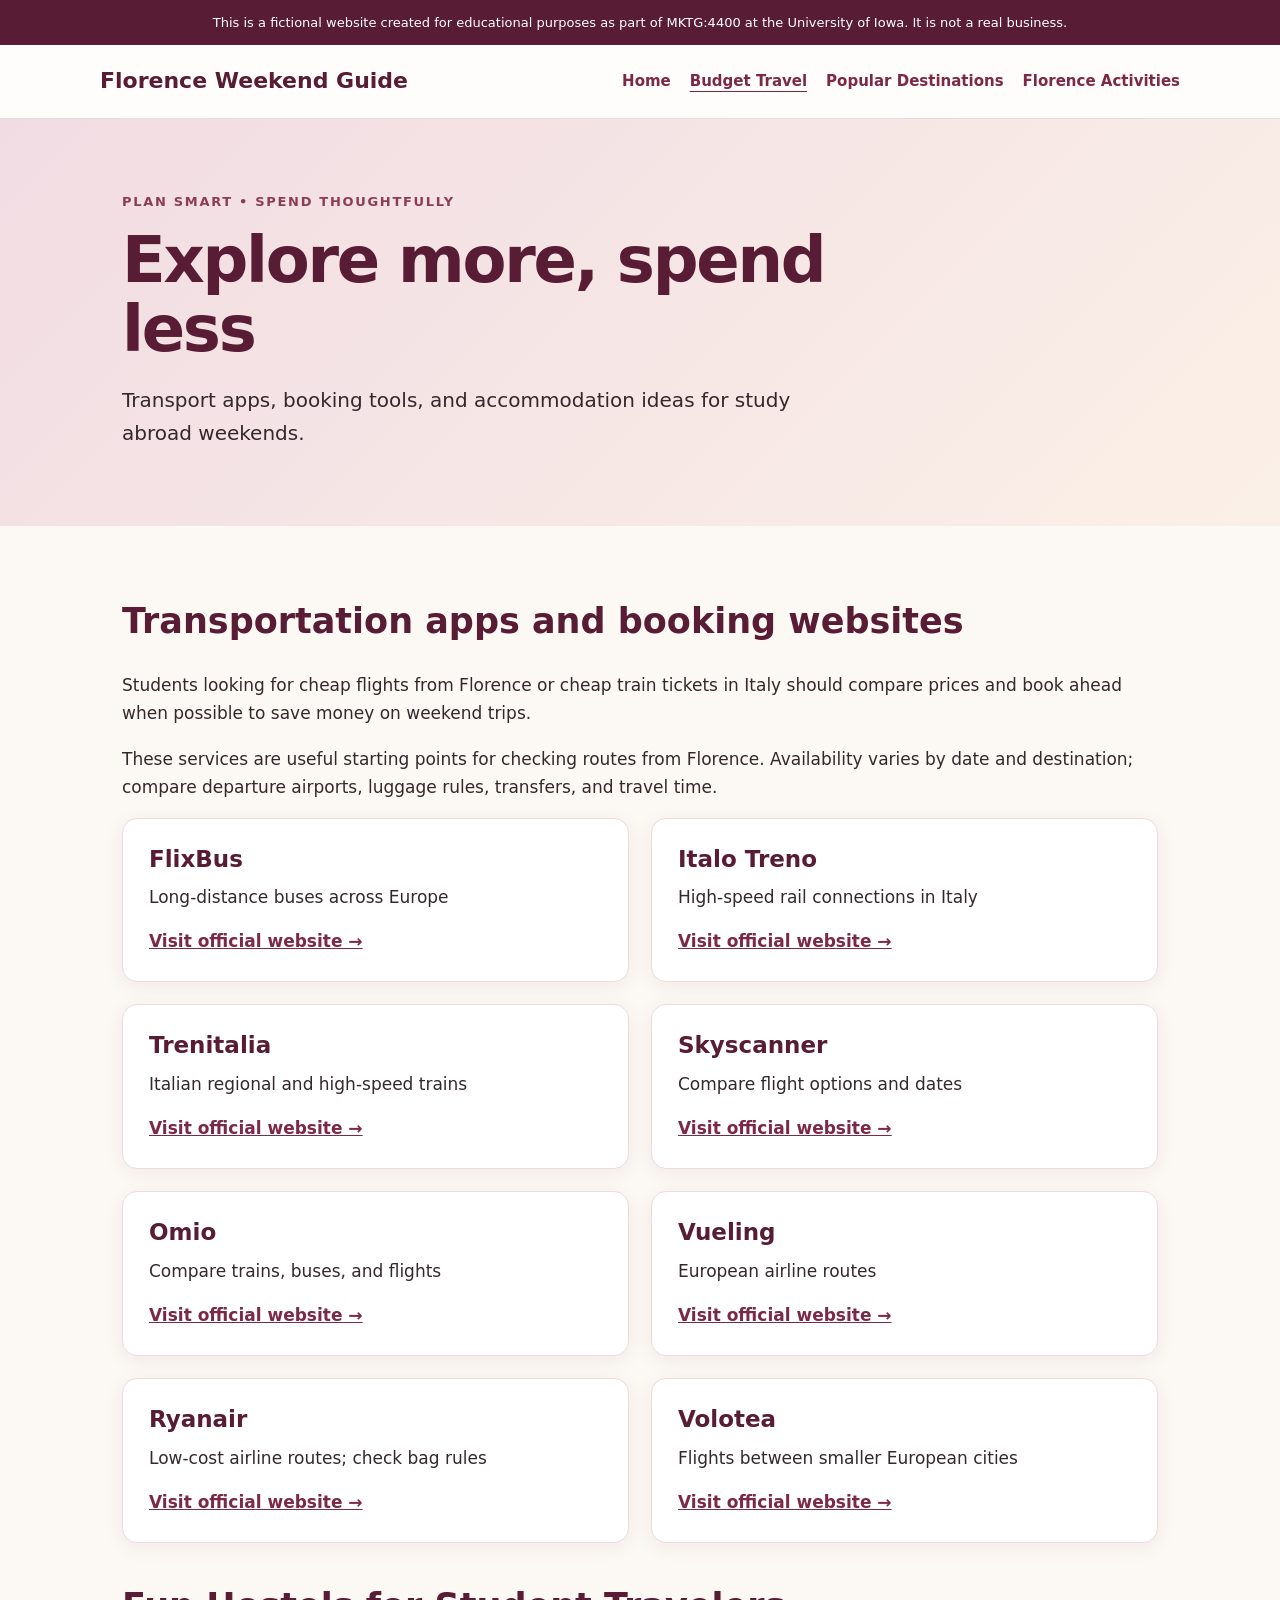
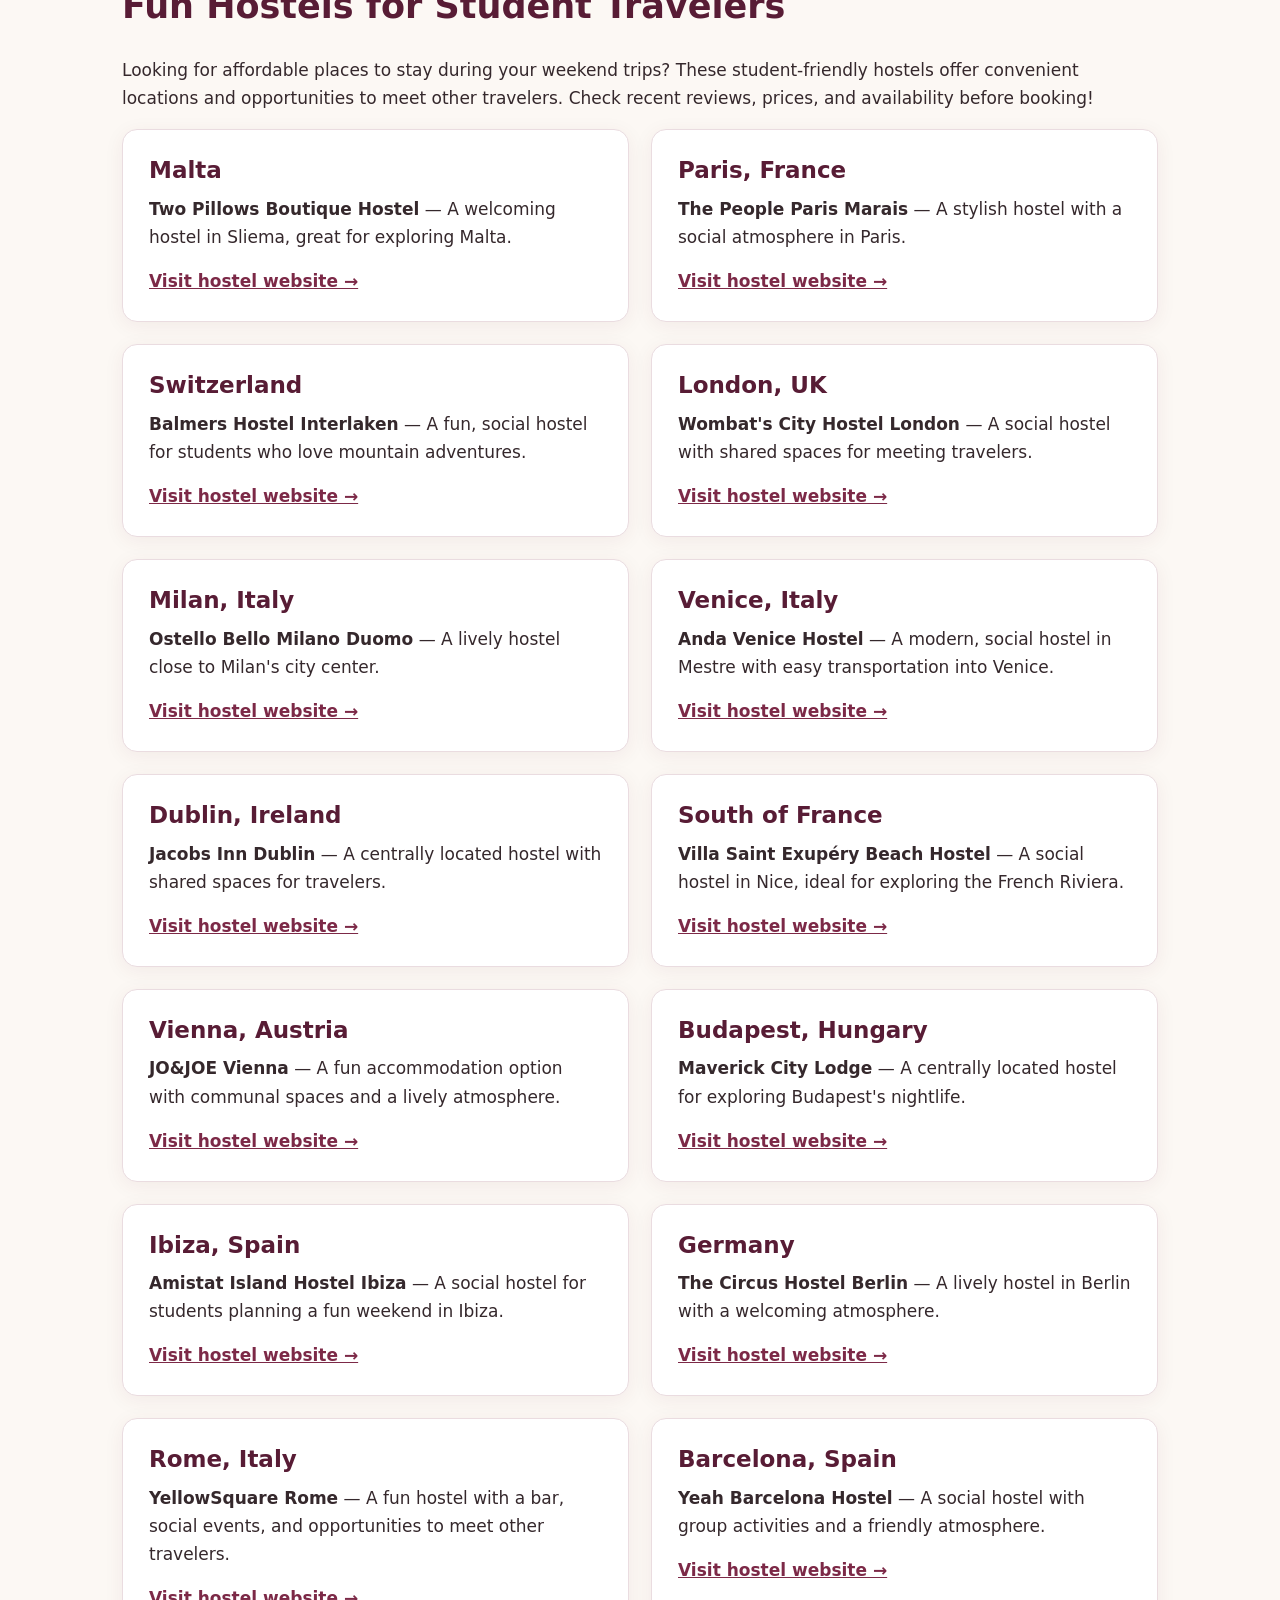
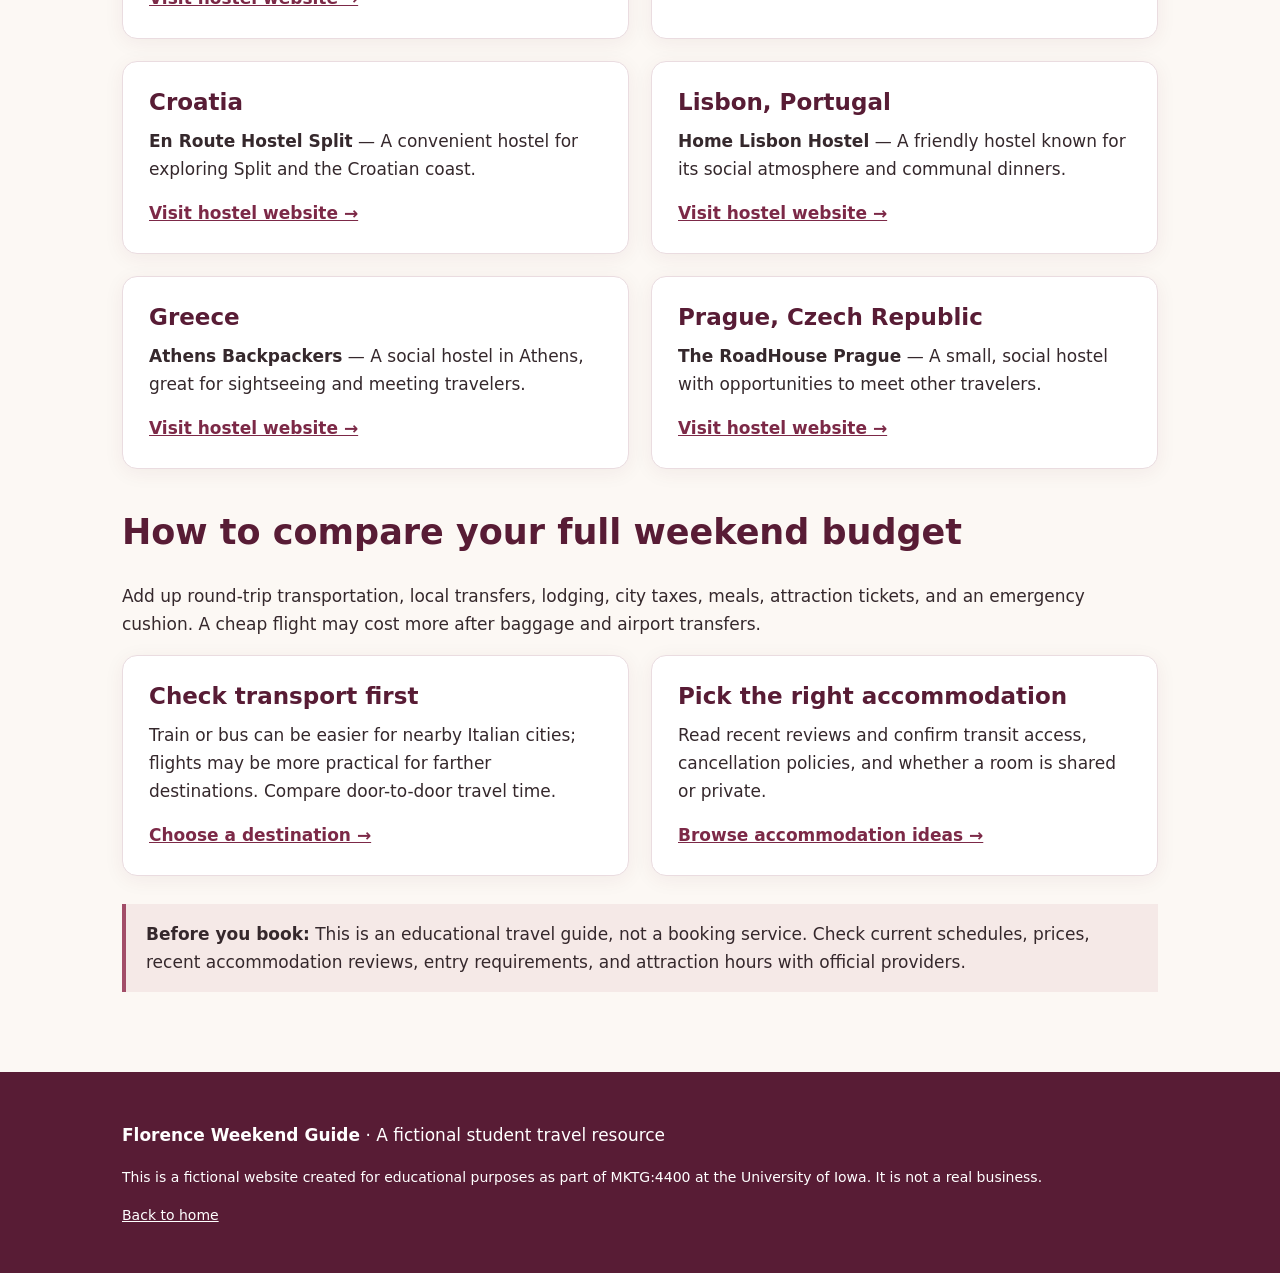
==== commit c140ee2a: "Add direct links to student hostels" ====
--- a/budget-travel.html
+++ b/budget-travel.html
@@ -1 +1,213 @@
-<!doctype html><html lang="en"><head><meta charset="utf-8"><meta name="viewport" content="width=device-width,initial-scale=1"><title>Cheap Weekend Trips from Florence for Students | Transport &amp; Hostels</title><meta name="description" content="Compare FlixBus, Trenitalia, Italo, Omio, Skyscanner and student-friendly accommodation ideas for weekend travel from Florence."><link rel="stylesheet" href="styles.css"></head><body><div class="notice">This is a fictional website created for educational purposes as part of MKTG:4400 at the University of Iowa. It is not a real business.</div><header class="site-header"><div class="wrap topline"><a class="brand" href="index.html">Florence Weekend Guide</a><nav class="nav" aria-label="Main navigation"><a href="index.html">Home</a><a href="budget-travel.html" aria-current="page">Budget Travel</a><a href="itineraries.html">Popular Destinations</a><a href="florence-activities.html">Florence Activities</a></nav></div></header><main><section class="hero"><div class="wrap"><div class="eyebrow">Plan smart • Spend thoughtfully</div><h1>Explore more, spend less</h1><p class="lead">Transport apps, booking tools, and accommodation ideas for study abroad weekends.</p></div></section><section class="content"><div class="wrap"><h2>Transportation apps and booking websites</h2><p> </h2><p>Students looking for cheap flights from Florence or cheap train tickets in Italy should compare prices and book ahead when possible to save money on weekend trips.</p><p>These services are usefulThese services are useful starting points for checking routes from Florence. Availability varies by date and destination; compare departure airports, luggage rules, transfers, and travel time.</p><div class="cards" id="transportation"><article class="card"><h3>FlixBus</h3><p>Long-distance buses across Europe</p><a href="https://www.flixbus.com/" target="_blank" rel="noopener noreferrer">Visit official website →</a></article><article class="card"><h3>Italo Treno</h3><p>High-speed rail connections in Italy</p><a href="https://www.italotreno.com/en" target="_blank" rel="noopener noreferrer">Visit official website →</a></article><article class="card"><h3>Trenitalia</h3><p>Italian regional and high-speed trains</p><a href="https://www.trenitalia.com/en.html" target="_blank" rel="noopener noreferrer">Visit official website →</a></article><article class="card"><h3>Skyscanner</h3><p>Compare flight options and dates</p><a href="https://www.skyscanner.net/" target="_blank" rel="noopener noreferrer">Visit official website →</a></article><article class="card"><h3>Omio</h3><p>Compare trains, buses, and flights</p><a href="https://www.omio.com/" target="_blank" rel="noopener noreferrer">Visit official website →</a></article><article class="card"><h3>Vueling</h3><p>European airline routes</p><a href="https://www.vueling.com/en" target="_blank" rel="noopener noreferrer">Visit official website →</a></article><article class="card"><h3>Ryanair</h3><p>Low-cost airline routes; check bag rules</p><a href="https://www.ryanair.com/" target="_blank" rel="noopener noreferrer">Visit official website →</a></article><article class="card"><h3>Volotea</h3><p>Flights between smaller European cities</p><a href="https://www.volotea.com/en/" target="_blank" rel="noopener noreferrer">Visit official website →</a></article><article class="card"><h3>Booking.com</h3><p>Compare hotels and hostels and read recent reviews</p><a href="https://www.booking.com/" target="_blank" rel="noopener noreferrer">Visit official website →</a></article></div><h2>Student-friendly accommodation ideas</h2><p>These are named properties to research, not verified current top-rated rankings or endorsements. Check each property’s latest guest rating, recent reviews, neighborhood, age rules, availability, and total price before booking. For islands and coastal destinations, compare seasonal availability.</p><div class="cards" id="accommodations"><article class="card"><h3>Malta</h3><p>Valletta / St Julian’s — examples to look up: Inhawi Boutique Hostel; Two Pillows Boutique Hostel.</p><a href="https://www.booking.com/" target="_blank" rel="noopener noreferrer">Compare availability →</a></article><article class="card"><h3>Paris, France</h3><p>Paris — examples to look up: The People Paris Marais; Generator Paris.</p><a href="https://www.booking.com/" target="_blank" rel="noopener noreferrer">Compare availability →</a></article><article class="card"><h3>Switzerland</h3><p>Zurich / Interlaken — examples to look up: Zurich Youth Hostel; Balmers Hostel Interlaken.</p><a href="https://www.booking.com/" target="_blank" rel="noopener noreferrer">Compare availability →</a></article><article class="card"><h3>London, UK</h3><p>London — examples to look up: Wombat’s City Hostel London; YHA London Central.</p><a href="https://www.booking.com/" target="_blank" rel="noopener noreferrer">Compare availability →</a></article><article class="card"><h3>Milan, Italy</h3><p>Milan — examples to look up: Ostello Bello Milano Duomo; Combo Milano.</p><a href="https://www.booking.com/" target="_blank" rel="noopener noreferrer">Compare availability →</a></article><article class="card"><h3>Venice, Italy</h3><p>Venice / Mestre — examples to look up: Anda Venice Hostel; Generator Venice.</p><a href="https://www.booking.com/" target="_blank" rel="noopener noreferrer">Compare availability →</a></article><article class="card"><h3>Dublin, Ireland</h3><p>Dublin — examples to look up: Jacobs Inn Dublin; Generator Dublin.</p><a href="https://www.booking.com/" target="_blank" rel="noopener noreferrer">Compare availability →</a></article><article class="card"><h3>South of France</h3><p>Nice — examples to look up: Villa Saint Exupéry Beach Hostel; Hôtel Ozz by Happyculture.</p><a href="https://www.booking.com/" target="_blank" rel="noopener noreferrer">Compare availability →</a></article><article class="card"><h3>Vienna, Austria</h3><p>Vienna — examples to look up: Wombat’s City Hostel Vienna Naschmarkt; JO&amp;JOE Vienna.</p><a href="https://www.booking.com/" target="_blank" rel="noopener noreferrer">Compare availability →</a></article><article class="card"><h3>Budapest, Hungary</h3><p>Budapest — examples to look up: Maverick City Lodge; Wombat’s City Hostel Budapest.</p><a href="https://www.booking.com/" target="_blank" rel="noopener noreferrer">Compare availability →</a></article><article class="card"><h3>Ibiza, Spain</h3><p>Ibiza Town / San Antonio — examples to look up: Amistat Island Hostel Ibiza; Hostal Juanita.</p><a href="https://www.booking.com/" target="_blank" rel="noopener noreferrer">Compare availability →</a></article><article class="card"><h3>Germany</h3><p>Berlin / Munich — examples to look up: Circus Hostel Berlin; Wombat’s City Hostel Munich.</p><a href="https://www.booking.com/" target="_blank" rel="noopener noreferrer">Compare availability →</a></article><article class="card"><h3>Rome, Italy</h3><p>Rome — examples to look up: The RomeHello; YellowSquare Rome.</p><a href="https://www.booking.com/" target="_blank" rel="noopener noreferrer">Compare availability →</a></article><article class="card"><h3>Barcelona, Spain</h3><p>Barcelona — examples to look up: Yeah Barcelona Hostel; Casa Gracia.</p><a href="https://www.booking.com/" target="_blank" rel="noopener noreferrer">Compare availability →</a></article><article class="card"><h3>Croatia</h3><p>Split / Dubrovnik — examples to look up: En Route Hostel Split; Hostel Angelina Old Town Dubrovnik.</p><a href="https://www.booking.com/" target="_blank" rel="noopener noreferrer">Compare availability →</a></article><article class="card"><h3>Lisbon, Portugal</h3><p>Lisbon — examples to look up: Home Lisbon Hostel; Yes! Lisbon Hostel.</p><a href="https://www.booking.com/" target="_blank" rel="noopener noreferrer">Compare availability →</a></article><article class="card"><h3>Greece</h3><p>Athens — examples to look up: Athens Backpackers; City Circus Athens.</p><a href="https://www.booking.com/" target="_blank" rel="noopener noreferrer">Compare availability →</a></article><article class="card"><h3>Prague, Czech Republic</h3><p>Prague — examples to look up: Czech Inn; The RoadHouse Prague.</p><a href="https://www.booking.com/" target="_blank" rel="noopener noreferrer">Compare availability →</a></article></div><h2>How to compare your full weekend budget</h2><p>Add up round-trip transportation, local transfers, lodging, city taxes, meals, attraction tickets, and an emergency cushion. A cheap flight may cost more after baggage and airport transfers.</p><div class="cards"><article class="card"><h3>Check transport first</h3><p>Train or bus can be easier for nearby Italian cities; flights may be more practical for farther destinations. Compare door-to-door travel time.</p><a href="itineraries.html">Choose a destination →</a></article><article class="card"><h3>Pick the right accommodation</h3><p>Read recent reviews and confirm transit access, cancellation policies, and whether a room is shared or private.</p><a href="#accommodations">Browse accommodation ideas →</a></article></div><aside class="note"><strong>Before you book:</strong> This is an educational travel guide, not a booking service. Check current schedules, prices, recent accommodation reviews, entry requirements, and attraction hours with official providers.</aside></div></section></main><footer class="foot"><div class="wrap"><p><strong>Florence Weekend Guide</strong> · A fictional student travel resource</p><p class="small">This is a fictional website created for educational purposes as part of MKTG:4400 at the University of Iowa. It is not a real business.</p><p class="small"><a href="index.html">Back to home</a></p></div></footer></body></html>
+
+<!doctype html>
+<html lang="en">
+<head>
+  <meta charset="utf-8">
+  <meta name="viewport" content="width=device-width,initial-scale=1">
+  <title>Cheap Weekend Trips from Florence for Students | Transport &amp; Hostels</title>
+  <meta name="description" content="Compare transportation options and find student-friendly hostels for weekend travel from Florence.">
+  <link rel="stylesheet" href="styles.css">
+</head>
+<body>
+  <div class="notice">
+    This is a fictional website created for educational purposes as part of MKTG:4400 at the University of Iowa. It is not a real business.
+  </div>
+
+  <header class="site-header">
+    <div class="wrap topline">
+      <a class="brand" href="index.html">Florence Weekend Guide</a>
+      <nav class="nav" aria-label="Main navigation">
+        <a href="index.html">Home</a>
+        <a href="budget-travel.html" aria-current="page">Budget Travel</a>
+        <a href="itineraries.html">Popular Destinations</a>
+        <a href="florence-activities.html">Florence Activities</a>
+      </nav>
+    </div>
+  </header>
+
+  <main>
+    <section class="hero">
+      <div class="wrap">
+        <div class="eyebrow">Plan smart • Spend thoughtfully</div>
+        <h1>Explore more, spend less</h1>
+        <p class="lead">Transport apps, booking tools, and accommodation ideas for study abroad weekends.</p>
+      </div>
+    </section>
+
+    <section class="content">
+      <div class="wrap">
+        <h2>Transportation apps and booking websites</h2>
+        <p>Students looking for cheap flights from Florence or cheap train tickets in Italy should compare prices and book ahead when possible to save money on weekend trips.</p>
+        <p>These services are useful starting points for checking routes from Florence. Availability varies by date and destination; compare departure airports, luggage rules, transfers, and travel time.</p>
+
+        <div class="cards" id="transportation">
+          <article class="card">
+            <h3>FlixBus</h3>
+            <p>Long-distance buses across Europe</p>
+            <a href="https://www.flixbus.com/" target="_blank" rel="noopener noreferrer">Visit official website →</a>
+          </article>
+          <article class="card">
+            <h3>Italo Treno</h3>
+            <p>High-speed rail connections in Italy</p>
+            <a href="https://www.italotreno.com/en" target="_blank" rel="noopener noreferrer">Visit official website →</a>
+          </article>
+          <article class="card">
+            <h3>Trenitalia</h3>
+            <p>Italian regional and high-speed trains</p>
+            <a href="https://www.trenitalia.com/en.html" target="_blank" rel="noopener noreferrer">Visit official website →</a>
+          </article>
+          <article class="card">
+            <h3>Skyscanner</h3>
+            <p>Compare flight options and dates</p>
+            <a href="https://www.skyscanner.net/" target="_blank" rel="noopener noreferrer">Visit official website →</a>
+          </article>
+          <article class="card">
+            <h3>Omio</h3>
+            <p>Compare trains, buses, and flights</p>
+            <a href="https://www.omio.com/" target="_blank" rel="noopener noreferrer">Visit official website →</a>
+          </article>
+          <article class="card">
+            <h3>Vueling</h3>
+            <p>European airline routes</p>
+            <a href="https://www.vueling.com/en" target="_blank" rel="noopener noreferrer">Visit official website →</a>
+          </article>
+          <article class="card">
+            <h3>Ryanair</h3>
+            <p>Low-cost airline routes; check bag rules</p>
+            <a href="https://www.ryanair.com/" target="_blank" rel="noopener noreferrer">Visit official website →</a>
+          </article>
+          <article class="card">
+            <h3>Volotea</h3>
+            <p>Flights between smaller European cities</p>
+            <a href="https://www.volotea.com/en/" target="_blank" rel="noopener noreferrer">Visit official website →</a>
+          </article>
+        </div>
+
+        <h2>Fun Hostels for Student Travelers</h2>
+        <p>Looking for affordable places to stay during your weekend trips? These student-friendly hostels offer convenient locations and opportunities to meet other travelers. Check recent reviews, prices, and availability before booking!</p>
+
+        <div class="cards" id="accommodations">
+          <article class="card">
+            <h3>Malta</h3>
+            <p><strong>Two Pillows Boutique Hostel</strong> — A welcoming hostel in Sliema, great for exploring Malta.</p>
+            <a href="https://www.twopillowsmalta.com/" target="_blank" rel="noopener noreferrer">Visit hostel website →</a>
+          </article>
+          <article class="card">
+            <h3>Paris, France</h3>
+            <p><strong>The People Paris Marais</strong> — A stylish hostel with a social atmosphere in Paris.</p>
+            <a href="https://www.thepeoplehostel.com/" target="_blank" rel="noopener noreferrer">Visit hostel website →</a>
+          </article>
+          <article class="card">
+            <h3>Switzerland</h3>
+            <p><strong>Balmers Hostel Interlaken</strong> — A fun, social hostel for students who love mountain adventures.</p>
+            <a href="https://www.balmers.com/" target="_blank" rel="noopener noreferrer">Visit hostel website →</a>
+          </article>
+          <article class="card">
+            <h3>London, UK</h3>
+            <p><strong>Wombat's City Hostel London</strong> — A social hostel with shared spaces for meeting travelers.</p>
+            <a href="https://www.wombats-hostels.com/" target="_blank" rel="noopener noreferrer">Visit hostel website →</a>
+          </article>
+          <article class="card">
+            <h3>Milan, Italy</h3>
+            <p><strong>Ostello Bello Milano Duomo</strong> — A lively hostel close to Milan's city center.</p>
+            <a href="https://ostellobello.com/" target="_blank" rel="noopener noreferrer">Visit hostel website →</a>
+          </article>
+          <article class="card">
+            <h3>Venice, Italy</h3>
+            <p><strong>Anda Venice Hostel</strong> — A modern, social hostel in Mestre with easy transportation into Venice.</p>
+            <a href="https://www.andavenice.com/" target="_blank" rel="noopener noreferrer">Visit hostel website →</a>
+          </article>
+          <article class="card">
+            <h3>Dublin, Ireland</h3>
+            <p><strong>Jacobs Inn Dublin</strong> — A centrally located hostel with shared spaces for travelers.</p>
+            <a href="https://jacobsinn.com/" target="_blank" rel="noopener noreferrer">Visit hostel website →</a>
+          </article>
+          <article class="card">
+            <h3>South of France</h3>
+            <p><strong>Villa Saint Exupéry Beach Hostel</strong> — A social hostel in Nice, ideal for exploring the French Riviera.</p>
+            <a href="https://villahostels.com/" target="_blank" rel="noopener noreferrer">Visit hostel website →</a>
+          </article>
+          <article class="card">
+            <h3>Vienna, Austria</h3>
+            <p><strong>JO&JOE Vienna</strong> — A fun accommodation option with communal spaces and a lively atmosphere.</p>
+            <a href="https://www.joandjoe.com/" target="_blank" rel="noopener noreferrer">Visit hostel website →</a>
+          </article>
+          <article class="card">
+            <h3>Budapest, Hungary</h3>
+            <p><strong>Maverick City Lodge</strong> — A centrally located hostel for exploring Budapest's nightlife.</p>
+            <a href="https://mavericklodges.com/" target="_blank" rel="noopener noreferrer">Visit hostel website →</a>
+          </article>
+          <article class="card">
+            <h3>Ibiza, Spain</h3>
+            <p><strong>Amistat Island Hostel Ibiza</strong> — A social hostel for students planning a fun weekend in Ibiza.</p>
+            <a href="https://www.amistathostels.com/" target="_blank" rel="noopener noreferrer">Visit hostel website →</a>
+          </article>
+          <article class="card">
+            <h3>Germany</h3>
+            <p><strong>The Circus Hostel Berlin</strong> — A lively hostel in Berlin with a welcoming atmosphere.</p>
+            <a href="https://circus-berlin.de/" target="_blank" rel="noopener noreferrer">Visit hostel website →</a>
+          </article>
+          <article class="card">
+            <h3>Rome, Italy</h3>
+            <p><strong>YellowSquare Rome</strong> — A fun hostel with a bar, social events, and opportunities to meet other travelers.</p>
+            <a href="https://yellowsquare.com/" target="_blank" rel="noopener noreferrer">Visit hostel website →</a>
+          </article>
+          <article class="card">
+            <h3>Barcelona, Spain</h3>
+            <p><strong>Yeah Barcelona Hostel</strong> — A social hostel with group activities and a friendly atmosphere.</p>
+            <a href="https://yeahhostels.com/" target="_blank" rel="noopener noreferrer">Visit hostel website →</a>
+          </article>
+          <article class="card">
+            <h3>Croatia</h3>
+            <p><strong>En Route Hostel Split</strong> — A convenient hostel for exploring Split and the Croatian coast.</p>
+            <a href="https://enroutehostel.com/" target="_blank" rel="noopener noreferrer">Visit hostel website →</a>
+          </article>
+          <article class="card">
+            <h3>Lisbon, Portugal</h3>
+            <p><strong>Home Lisbon Hostel</strong> — A friendly hostel known for its social atmosphere and communal dinners.</p>
+            <a href="https://www.homelisbonhostel.com/" target="_blank" rel="noopener noreferrer">Visit hostel website →</a>
+          </article>
+          <article class="card">
+            <h3>Greece</h3>
+            <p><strong>Athens Backpackers</strong> — A social hostel in Athens, great for sightseeing and meeting travelers.</p>
+            <a href="https://www.athensbackpackers.com/" target="_blank" rel="noopener noreferrer">Visit hostel website →</a>
+          </article>
+          <article class="card">
+            <h3>Prague, Czech Republic</h3>
+            <p><strong>The RoadHouse Prague</strong> — A small, social hostel with opportunities to meet other travelers.</p>
+            <a href="https://www.theroadhouseprague.com/" target="_blank" rel="noopener noreferrer">Visit hostel website →</a>
+          </article>
+        </div>
+
+        <h2>How to compare your full weekend budget</h2>
+        <p>Add up round-trip transportation, local transfers, lodging, city taxes, meals, attraction tickets, and an emergency cushion. A cheap flight may cost more after baggage and airport transfers.</p>
+
+        <div class="cards">
+          <article class="card">
+            <h3>Check transport first</h3>
+            <p>Train or bus can be easier for nearby Italian cities; flights may be more practical for farther destinations. Compare door-to-door travel time.</p>
+            <a href="itineraries.html">Choose a destination →</a>
+          </article>
+          <article class="card">
+            <h3>Pick the right accommodation</h3>
+            <p>Read recent reviews and confirm transit access, cancellation policies, and whether a room is shared or private.</p>
+            <a href="#accommodations">Browse accommodation ideas →</a>
+          </article>
+        </div>
+
+        <aside class="note">
+          <strong>Before you book:</strong> This is an educational travel guide, not a booking service. Check current schedules, prices, recent accommodation reviews, entry requirements, and attraction hours with official providers.
+        </aside>
+      </div>
+    </section>
+  </main>
+
+  <footer class="foot">
+    <div class="wrap">
+      <p><strong>Florence Weekend Guide</strong> · A fictional student travel resource</p>
+      <p class="small">This is a fictional website created for educational purposes as part of MKTG:4400 at the University of Iowa. It is not a real business.</p>
+      <p class="small"><a href="index.html">Back to home</a></p>
+    </div>
+  </footer>
+</body>
+</html>
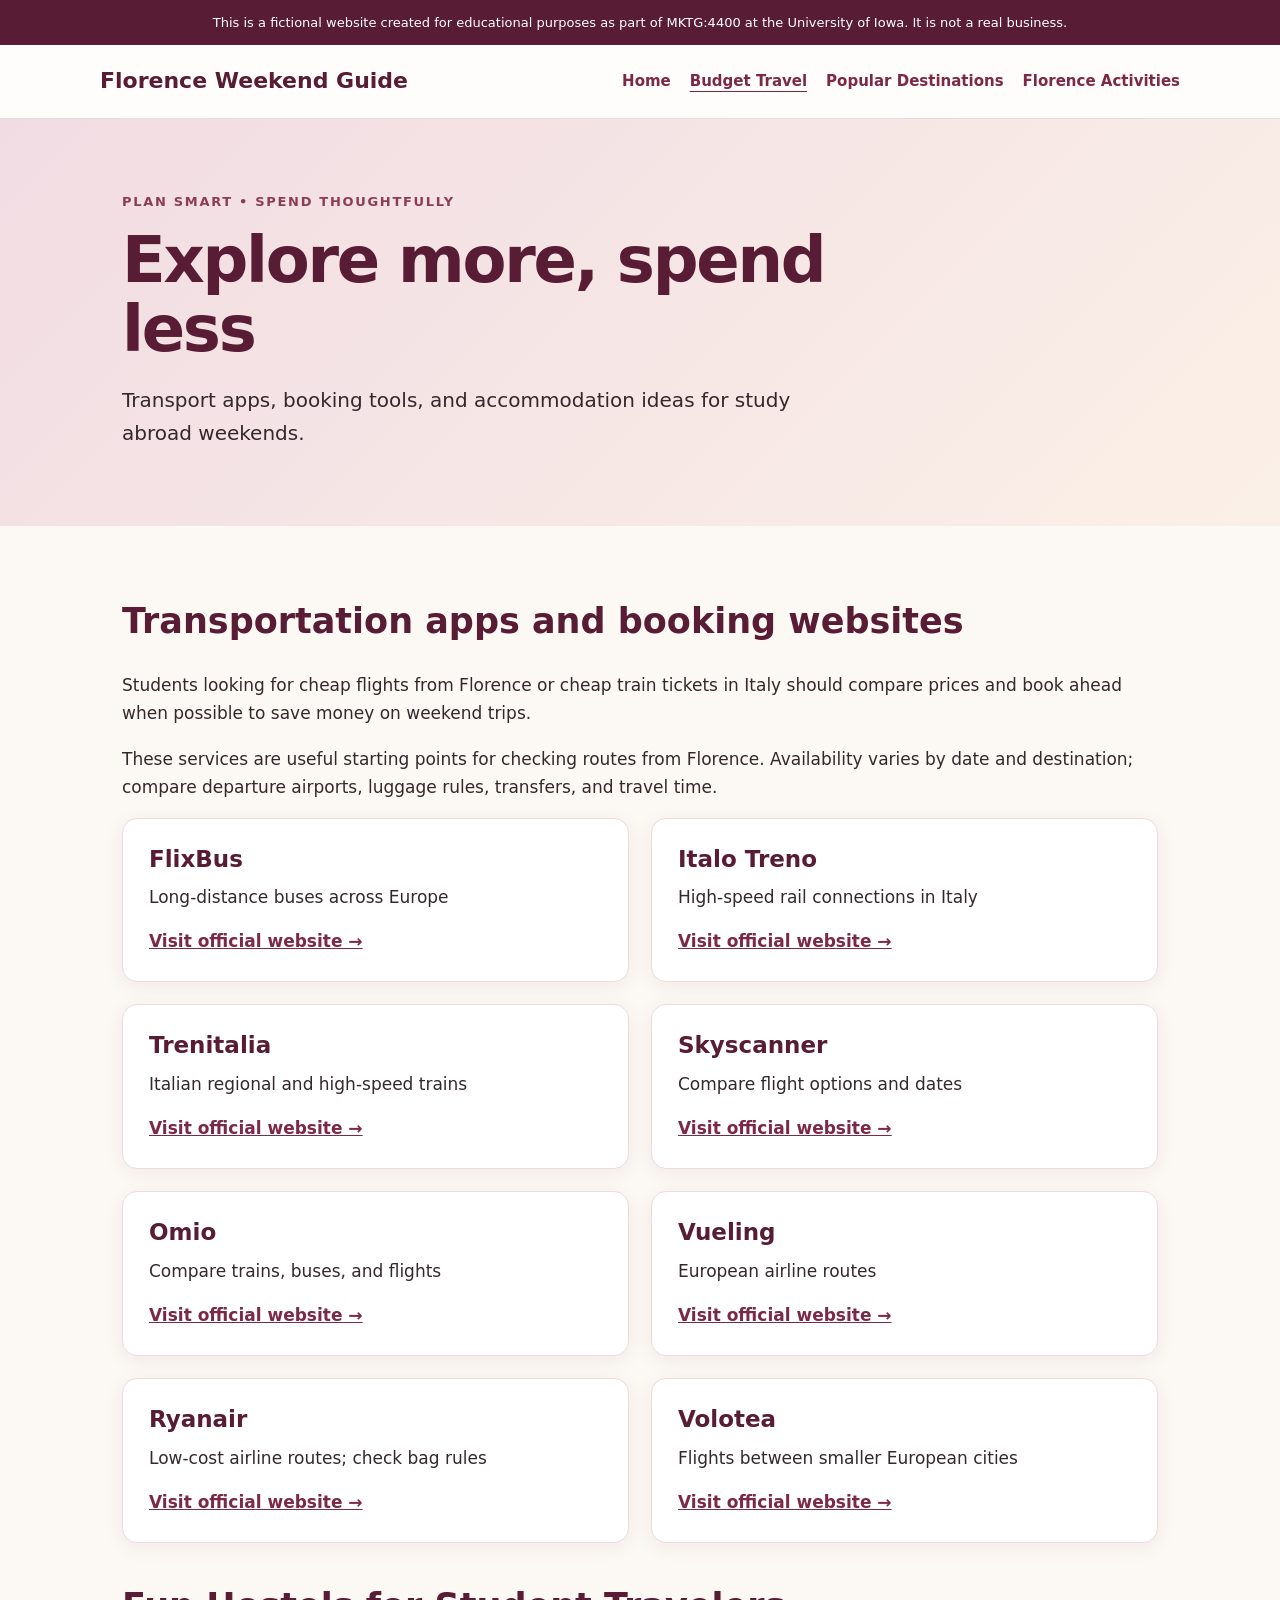
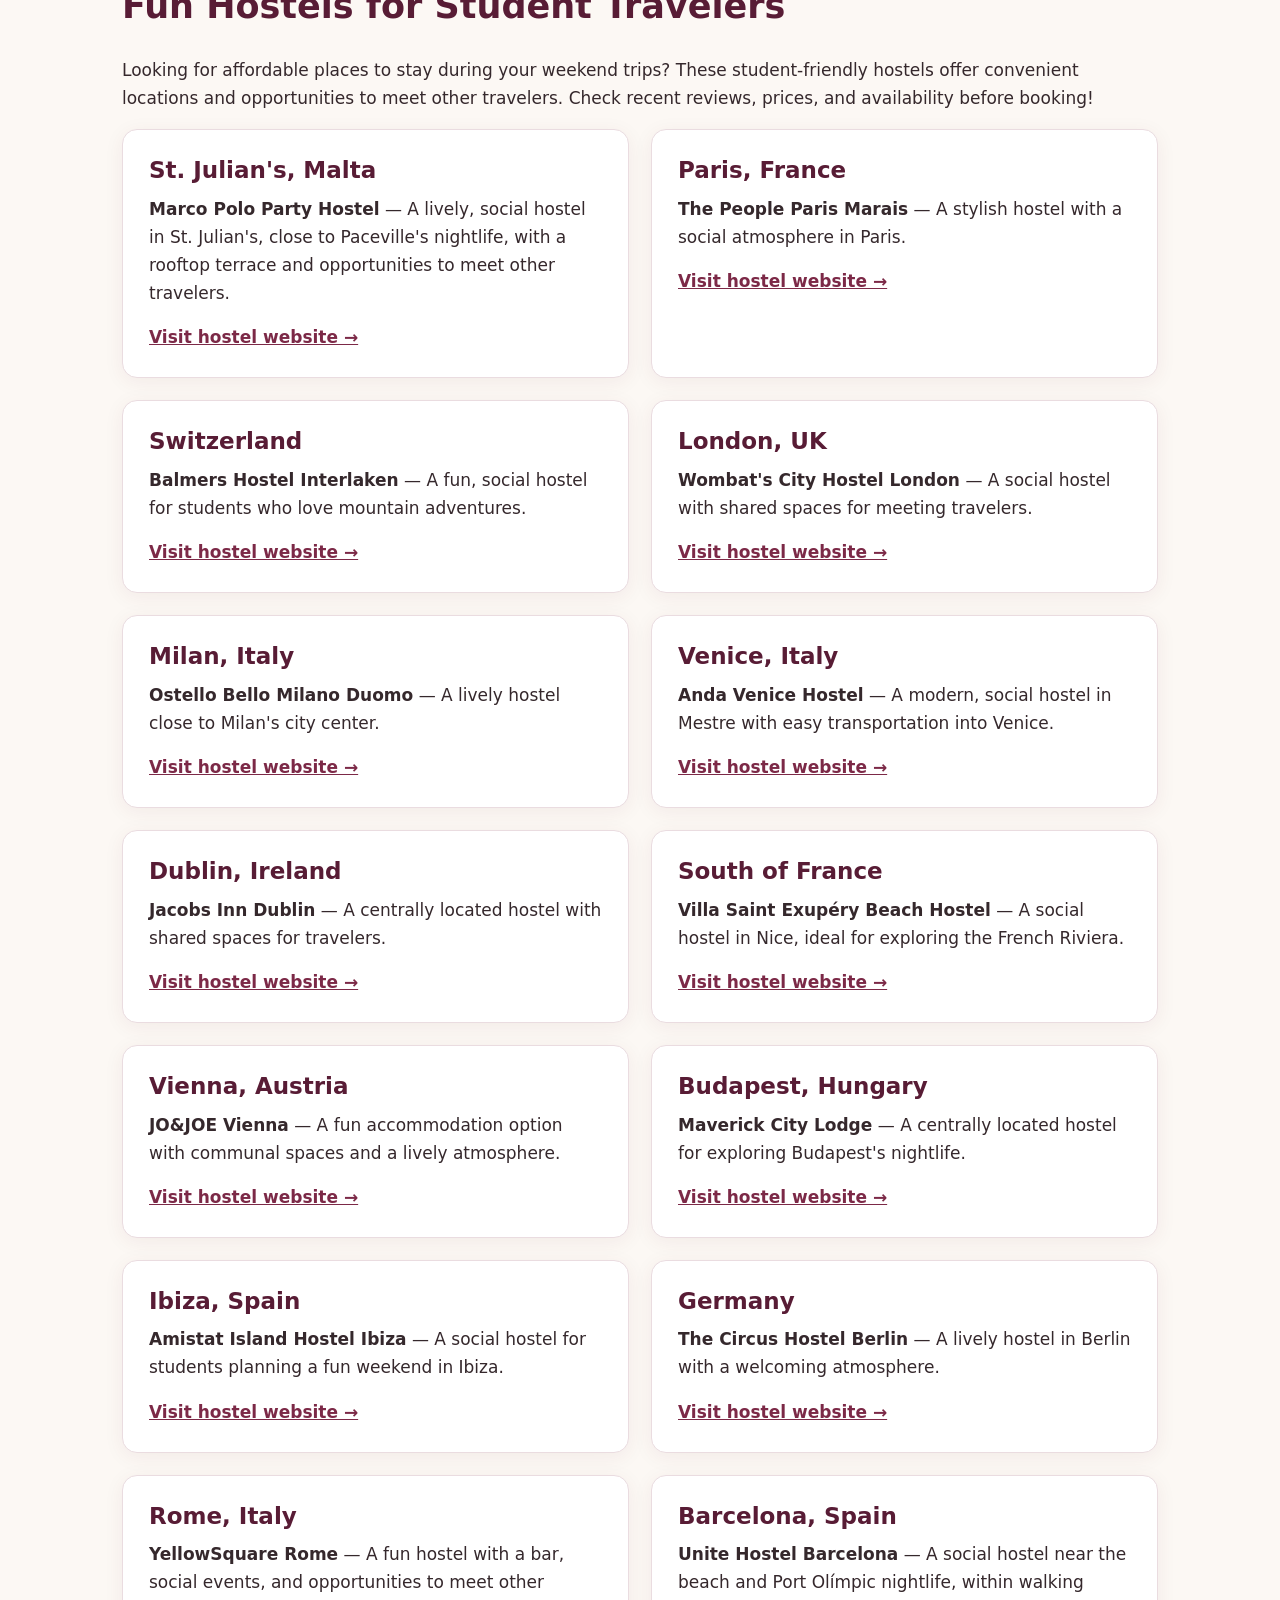
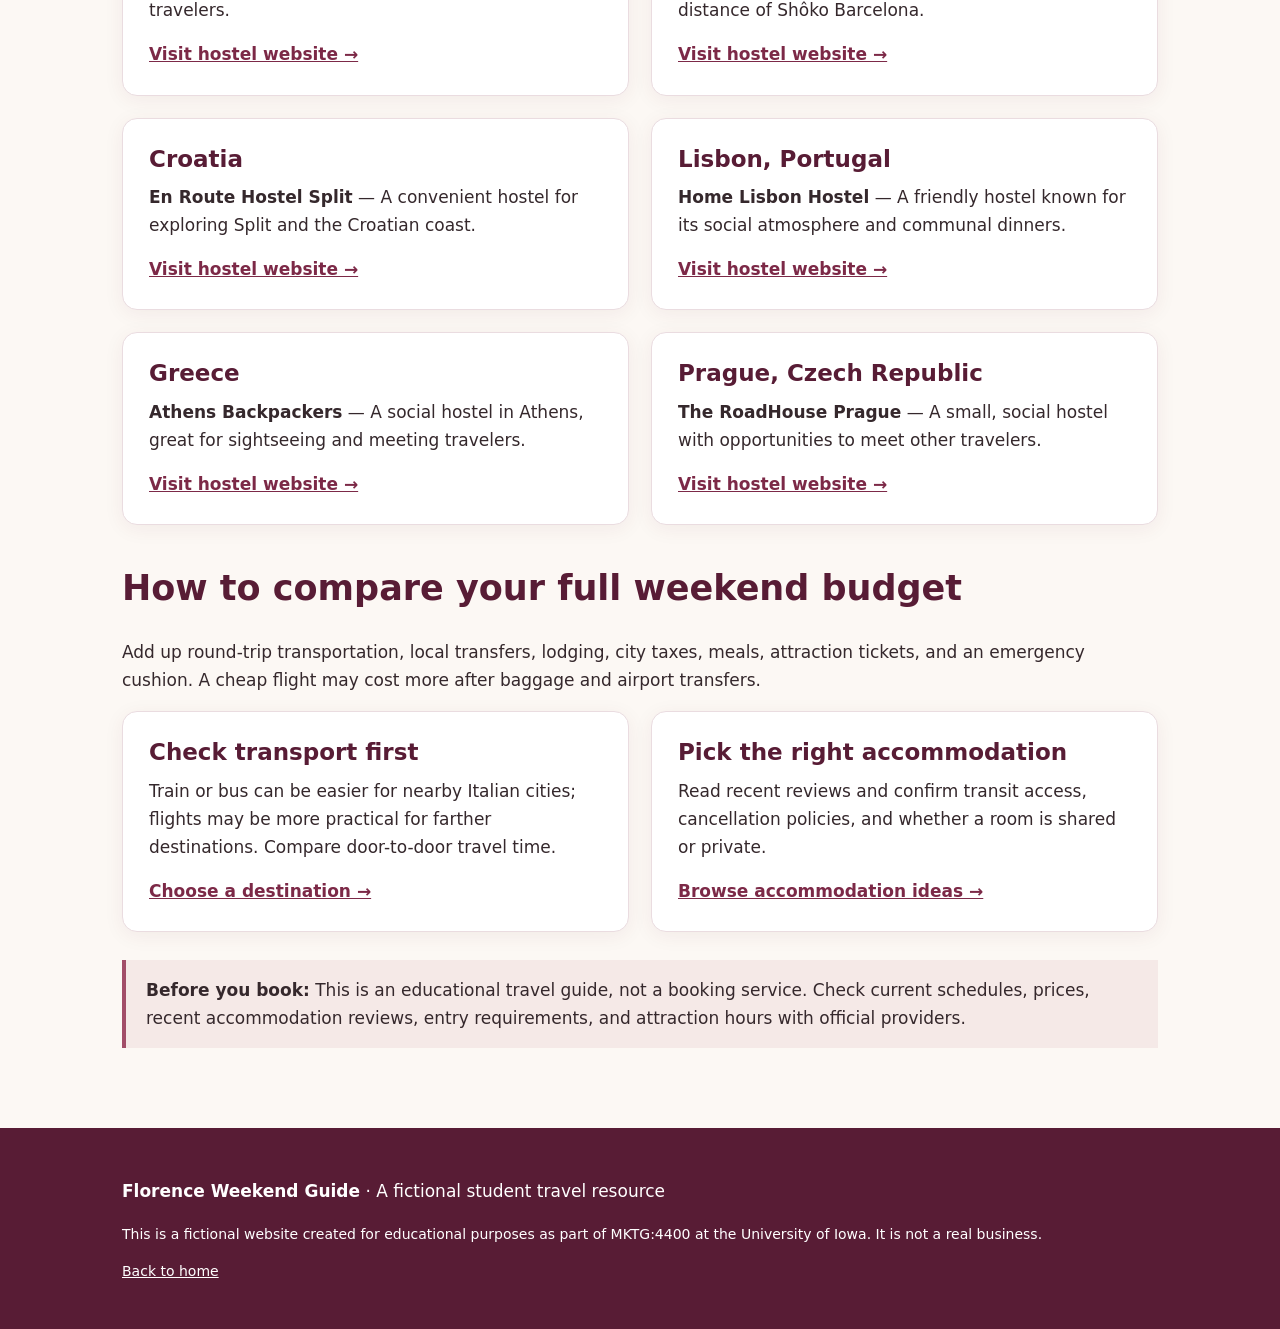
==== commit 65bff125: "Update Malta and Barcelona hostel recommendations" ====
--- a/budget-travel.html
+++ b/budget-travel.html
@@ -88,9 +88,9 @@
 
         <div class="cards" id="accommodations">
           <article class="card">
-            <h3>Malta</h3>
-            <p><strong>Two Pillows Boutique Hostel</strong> — A welcoming hostel in Sliema, great for exploring Malta.</p>
-            <a href="https://www.twopillowsmalta.com/" target="_blank" rel="noopener noreferrer">Visit hostel website →</a>
+            <h3>St. Julian's, Malta</h3>
+            <p><strong>Marco Polo Party Hostel</strong> — A lively, social hostel in St. Julian's, close to Paceville's nightlife, with a rooftop terrace and opportunities to meet other travelers.</p>
+            <a href="https://www.marcopolomalta.com/" target="_blank" rel="noopener noreferrer">Visit hostel website →</a>
           </article>
           <article class="card">
             <h3>Paris, France</h3>
@@ -154,8 +154,8 @@
           </article>
           <article class="card">
             <h3>Barcelona, Spain</h3>
-            <p><strong>Yeah Barcelona Hostel</strong> — A social hostel with group activities and a friendly atmosphere.</p>
-            <a href="https://yeahhostels.com/" target="_blank" rel="noopener noreferrer">Visit hostel website →</a>
+            <p><strong>Unite Hostel Barcelona</strong> — A social hostel near the beach and Port Olímpic nightlife, within walking distance of Shôko Barcelona.</p>
+            <a href="https://unitehostel.com/" target="_blank" rel="noopener noreferrer">Visit hostel website →</a>
           </article>
           <article class="card">
             <h3>Croatia</h3>
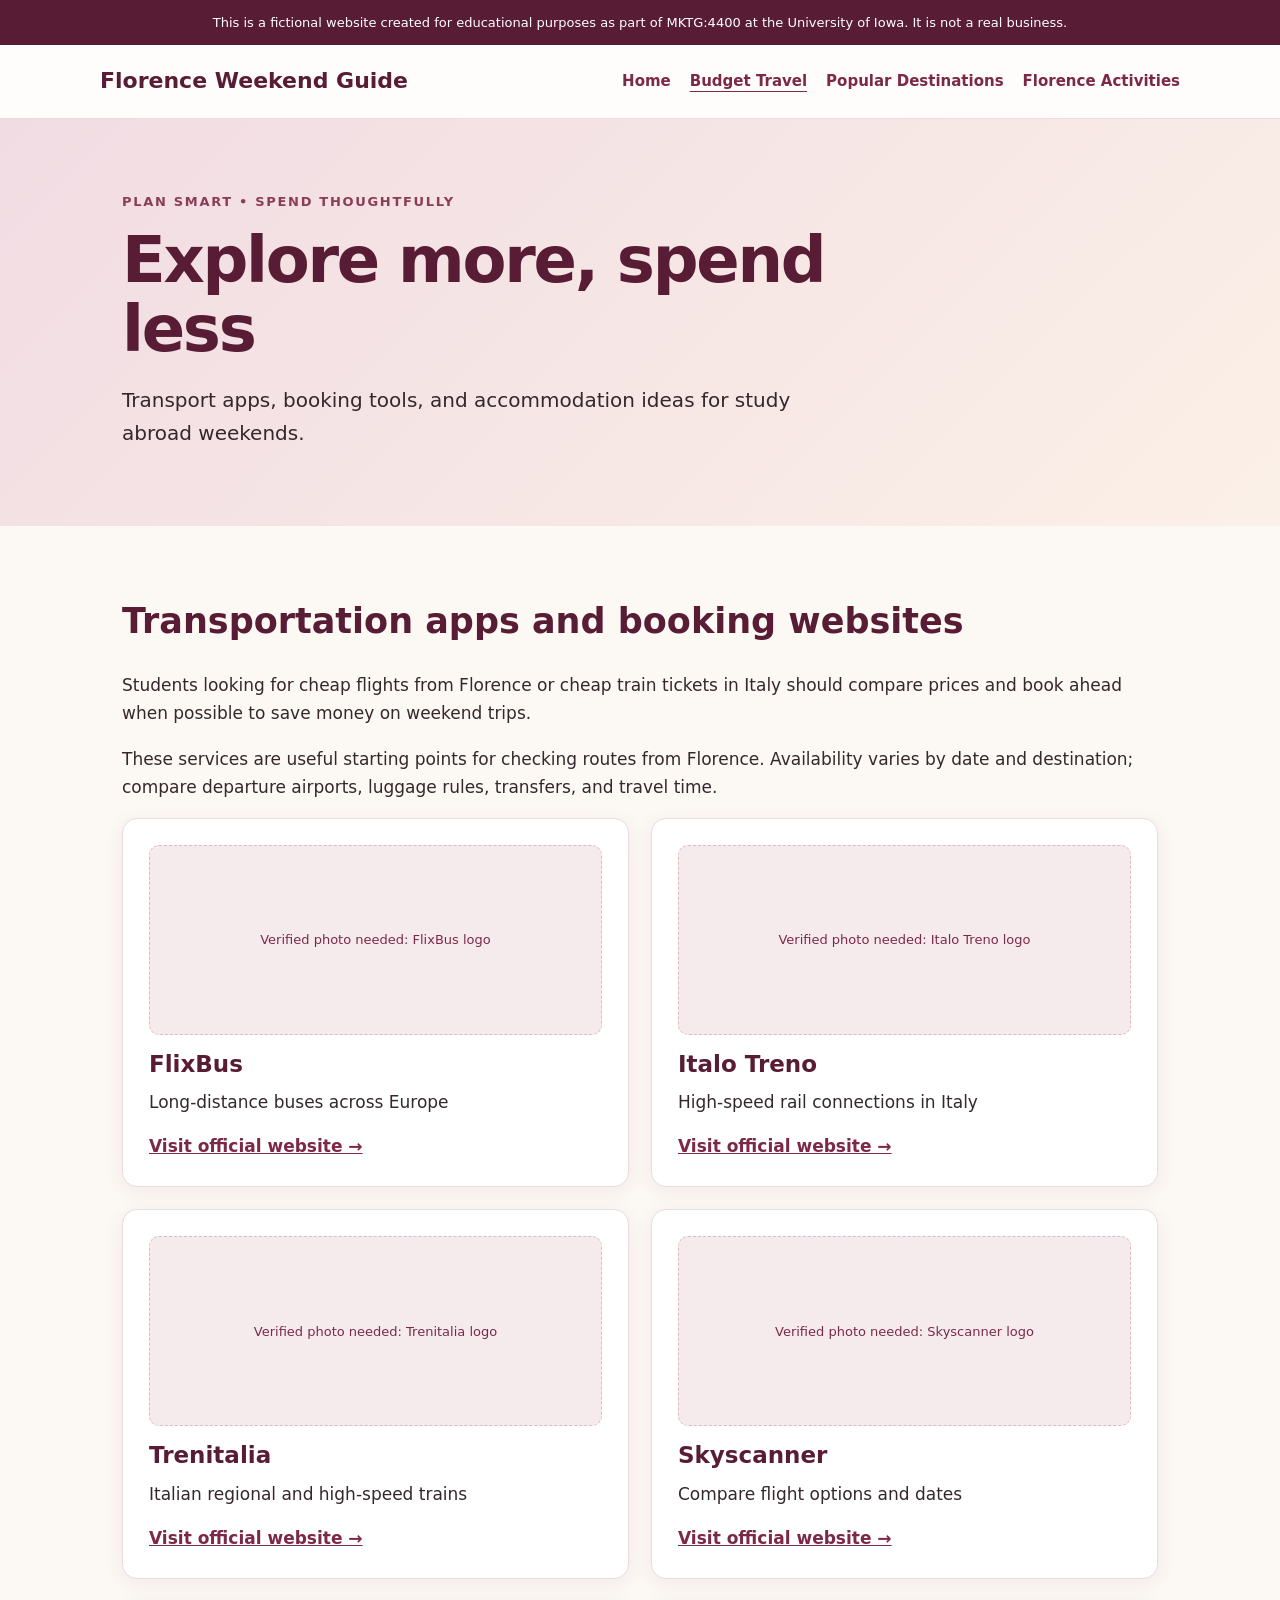
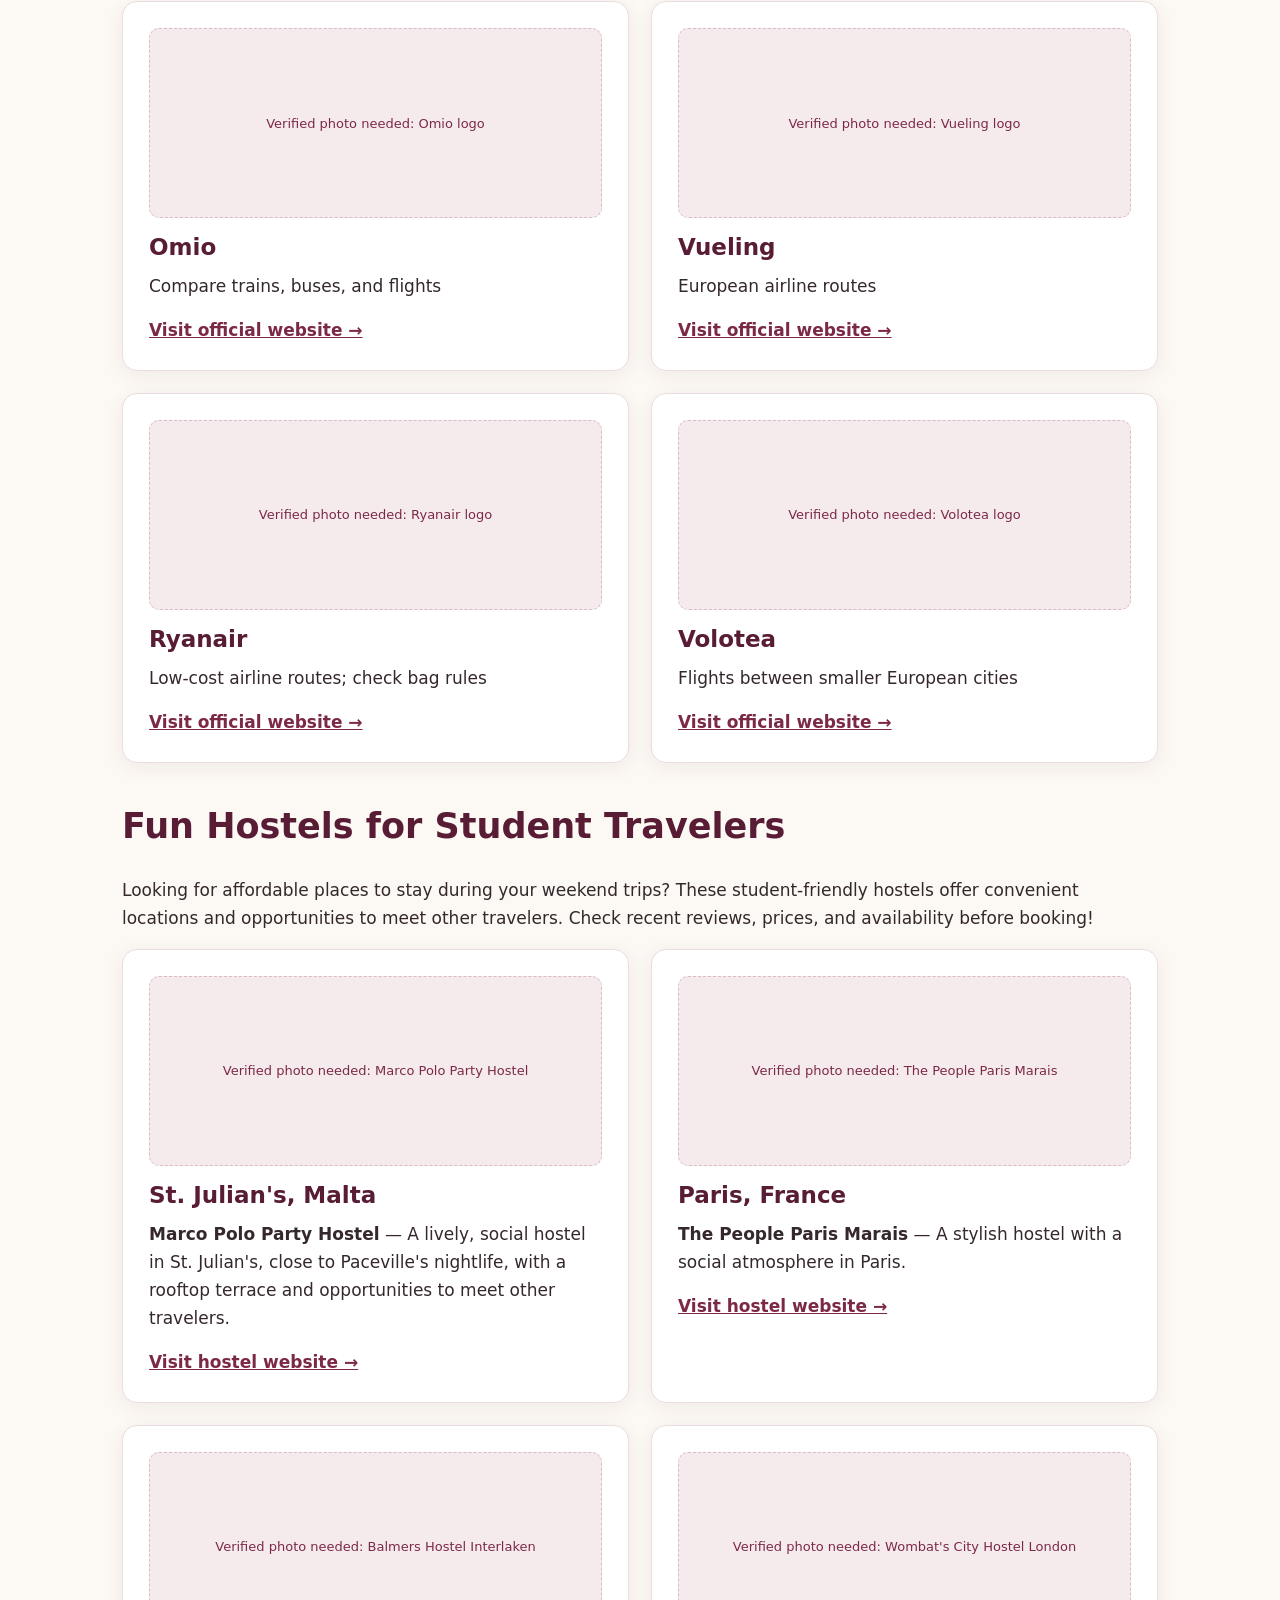
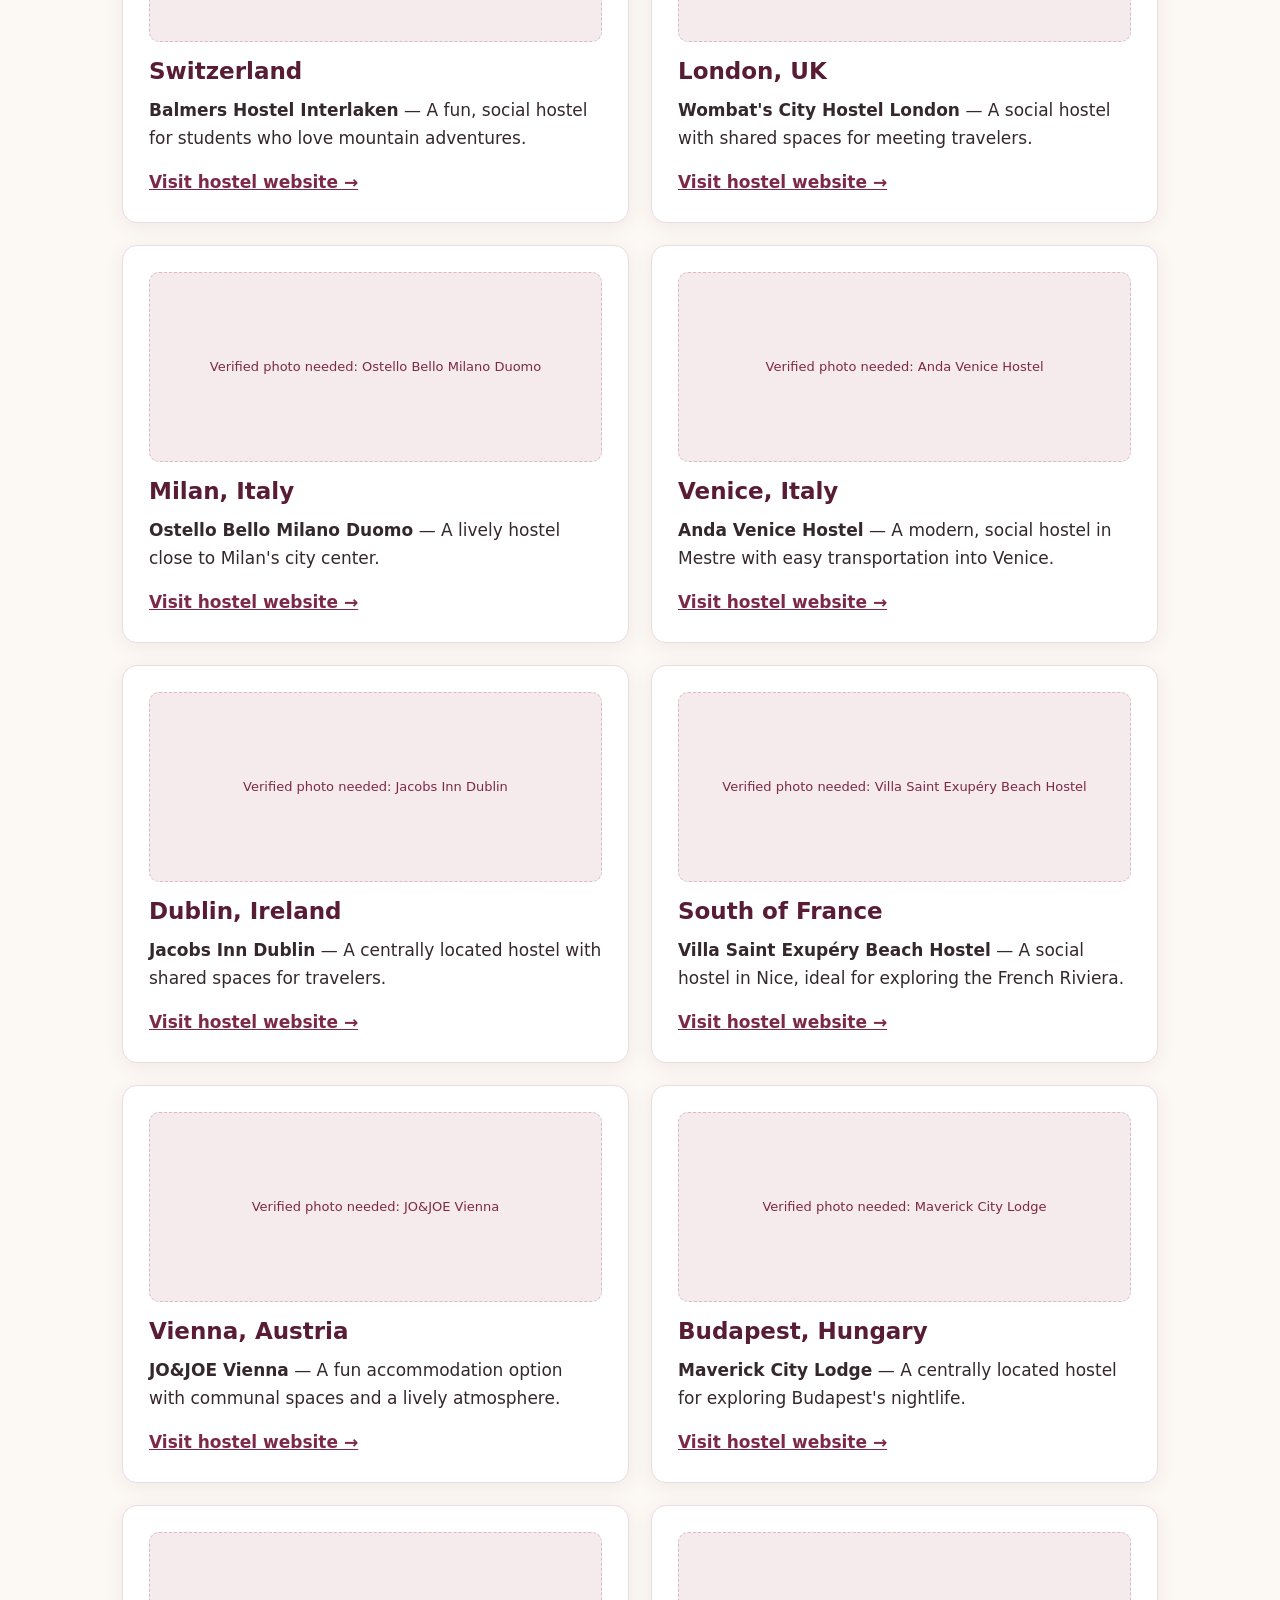
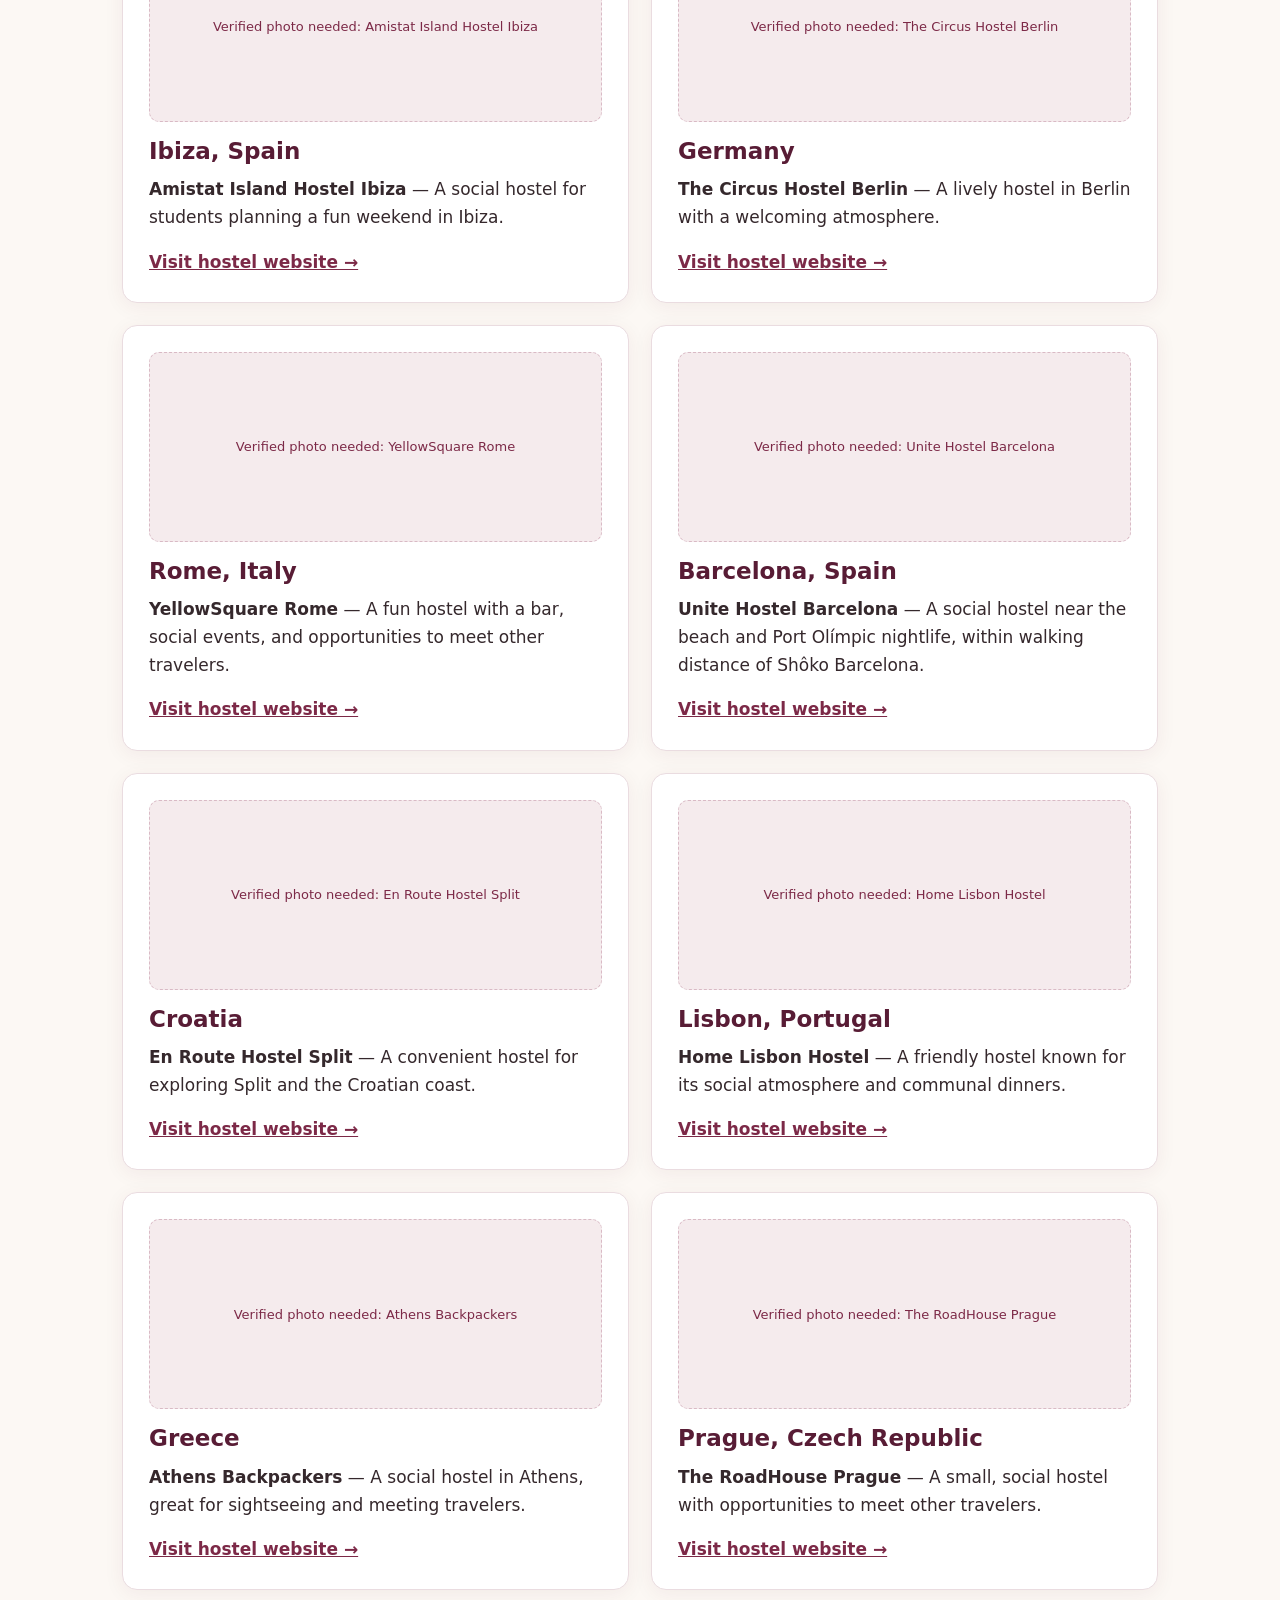
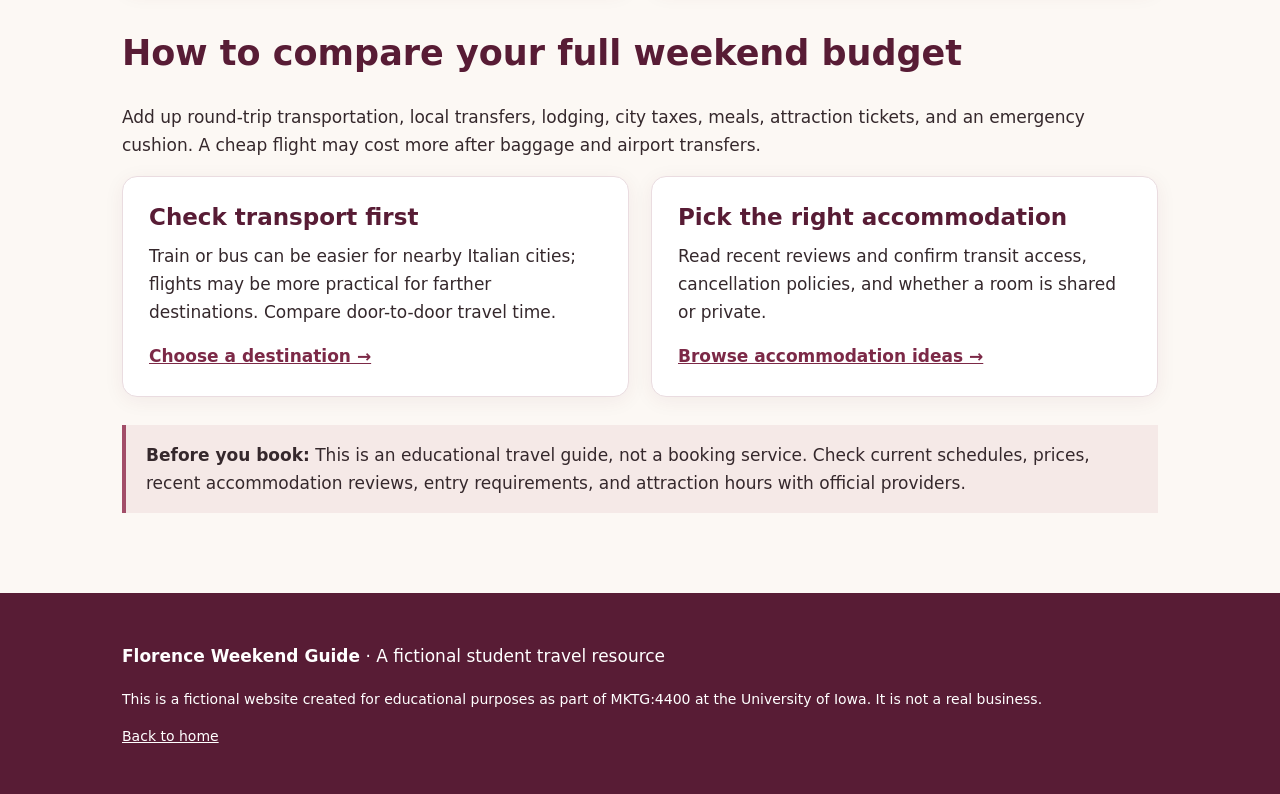
==== commit 4fe89104: "Add transportation logos and hostel photo support." ====
--- a/budget-travel.html
+++ b/budget-travel.html
@@ -7,6 +7,173 @@
   <title>Cheap Weekend Trips from Florence for Students | Transport &amp; Hostels</title>
   <meta name="description" content="Compare transportation options and find student-friendly hostels for weekend travel from Florence.">
   <link rel="stylesheet" href="styles.css">
+  <style>
+    .card-media {
+      width: 100%;
+      height: 190px;
+      object-fit: cover;
+      display: block;
+      border-radius: 10px;
+      margin: 0 0 15px;
+      background: #f2e8e9;
+    }
+    .card-media--logo {
+      height: 95px;
+      object-fit: contain;
+      padding: 16px;
+      background: #fff;
+      border: 1px solid #f0e6e9;
+    }
+    .card-media--pending {
+      display: flex;
+      align-items: center;
+      justify-content: center;
+      text-align: center;
+      padding: 18px;
+      color: #7c2947;
+      font-size: 13px;
+      background: #f5ebed;
+      border: 1px dashed #d9bac5;
+    }
+    .card-media-credit {
+      font-size: 11px;
+      line-height: 1.3;
+      margin: -8px 0 12px;
+      color: #76666a;
+    }
+    .card-media-credit a { color: inherit; }
+    @media (max-width: 640px) {
+      .card-media { height: 170px; }
+      .card-media--logo { height: 90px; }
+    }
+  </style>
+  <script defer>
+    (() => {
+      'use strict';
+
+      const transportation = {
+        'flixbus': 'flixbus',
+        'italo treno': 'italo',
+        'trenitalia': 'trenitalia',
+        'skyscanner': 'skyscanner',
+        'omio': 'omio',
+        'vueling': 'vueling',
+        'ryanair': 'ryanair',
+        'volotea': 'volotea'
+      };
+
+      const commonsEndpoint = 'https://commons.wikimedia.org/w/api.php';
+
+      function image(url, alt, extraClass = '') {
+        const img = document.createElement('img');
+        img.className = 'card-media ' + extraClass;
+        img.src = url;
+        img.alt = alt;
+        img.loading = 'lazy';
+        img.decoding = 'async';
+        return img;
+      }
+
+      function placeholder(card, label) {
+        const box = document.createElement('div');
+        box.className = 'card-media card-media--pending';
+        box.textContent = 'Verified photo needed: ' + label;
+        card.insertBefore(box, card.querySelector('h3'));
+      }
+
+      function showLogo(card, name, slug) {
+        const img = image(
+          'https://cdn.simpleicons.org/' + slug,
+          name + ' logo',
+          'card-media--logo'
+        );
+        img.onerror = () => {
+          img.remove();
+          placeholder(card, name + ' logo');
+        };
+        card.insertBefore(img, card.querySelector('h3'));
+      }
+
+      async function showHostel(card, name) {
+        try {
+          const params = new URLSearchParams({
+            action: 'query',
+            format: 'json',
+            origin: '*',
+            generator: 'search',
+            gsrsearch: 'filetype:bitmap "' + name + '"',
+            gsrnamespace: '6',
+            gsrlimit: '12',
+            prop: 'imageinfo',
+            iiprop: 'url|extmetadata',
+            iiurlwidth: '850'
+          });
+
+          const response = await fetch(commonsEndpoint + '?' + params);
+          if (!response.ok) throw new Error('Image search unavailable');
+
+          const data = await response.json();
+          const pages = Object.values(data.query?.pages || {});
+          const words = name.toLowerCase()
+            .replace(/[^a-z0-9 ]/g, ' ')
+            .split(/\s+/)
+            .filter(word => word.length > 3);
+
+          const match = pages.find(page =>
+            words.filter(word =>
+              page.title.toLowerCase().includes(word)
+            ).length >= Math.min(2, words.length)
+          );
+
+          if (!match) {
+            placeholder(card, name);
+            return;
+          }
+
+          const info = match.imageinfo?.[0];
+          const metadata = info?.extmetadata || {};
+          const license = (metadata.LicenseShortName?.value || '').toLowerCase();
+
+          if (!info?.thumburl ||
+              !(license.includes('cc') ||
+                license.includes('public domain') ||
+                license.includes('pd-'))) {
+            placeholder(card, name);
+            return;
+          }
+
+          const img = image(info.thumburl, 'Photo of ' + name);
+          card.insertBefore(img, card.querySelector('h3'));
+
+          const credit = document.createElement('p');
+          credit.className = 'card-media-credit';
+          const link = document.createElement('a');
+          link.href = info.descriptionurl;
+          link.target = '_blank';
+          link.rel = 'noopener noreferrer';
+          link.textContent = 'Photo and license information';
+          credit.appendChild(link);
+          img.insertAdjacentElement('afterend', credit);
+
+        } catch (error) {
+          placeholder(card, name);
+        }
+      }
+
+      document.addEventListener('DOMContentLoaded', () => {
+        document.querySelectorAll('#transportation .card').forEach(card => {
+          const name = card.querySelector('h3')?.textContent.trim();
+          const slug = transportation[name?.toLowerCase()];
+          if (slug) showLogo(card, name, slug);
+        });
+
+        document.querySelectorAll('#accommodations .card').forEach(card => {
+          const name = card.querySelector('strong')?.textContent.trim();
+          if (name) showHostel(card, name);
+        });
+      });
+    })();
+  </script>
 </head>
 <body>
   <div class="notice">
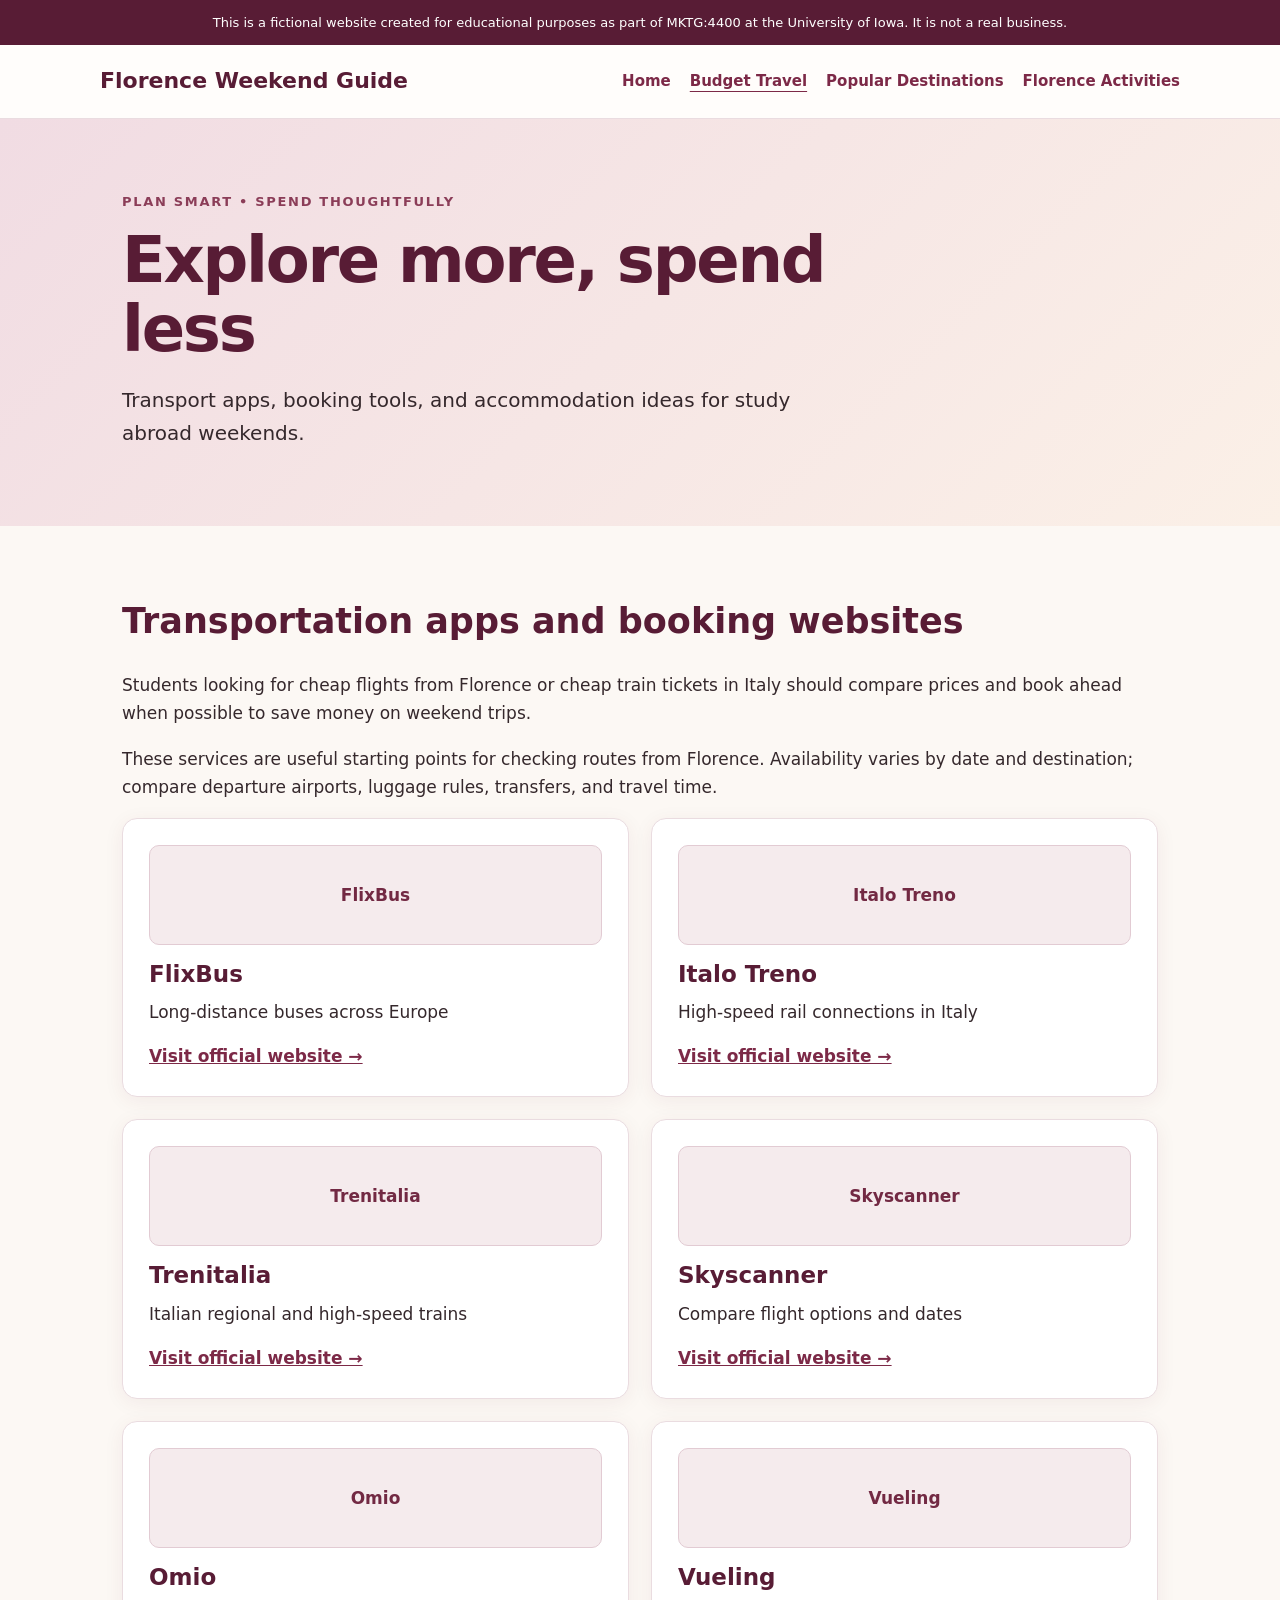
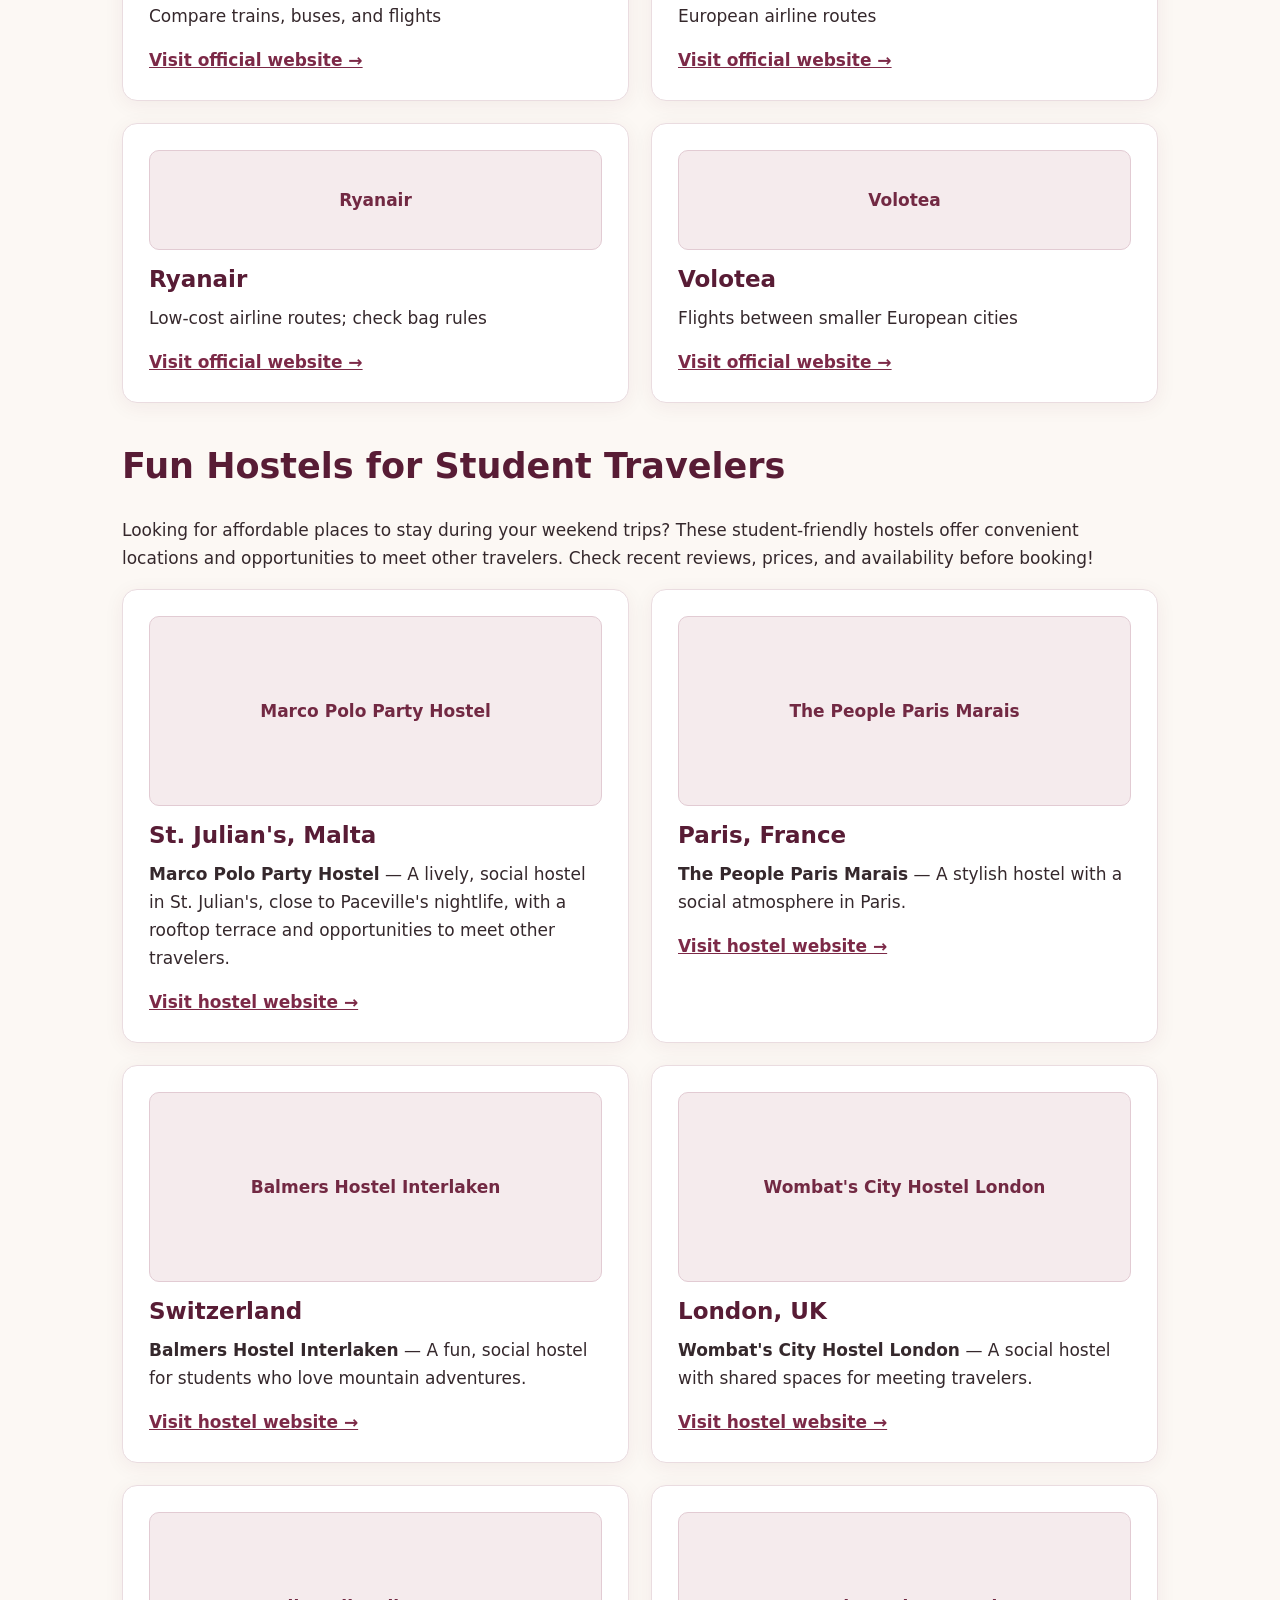
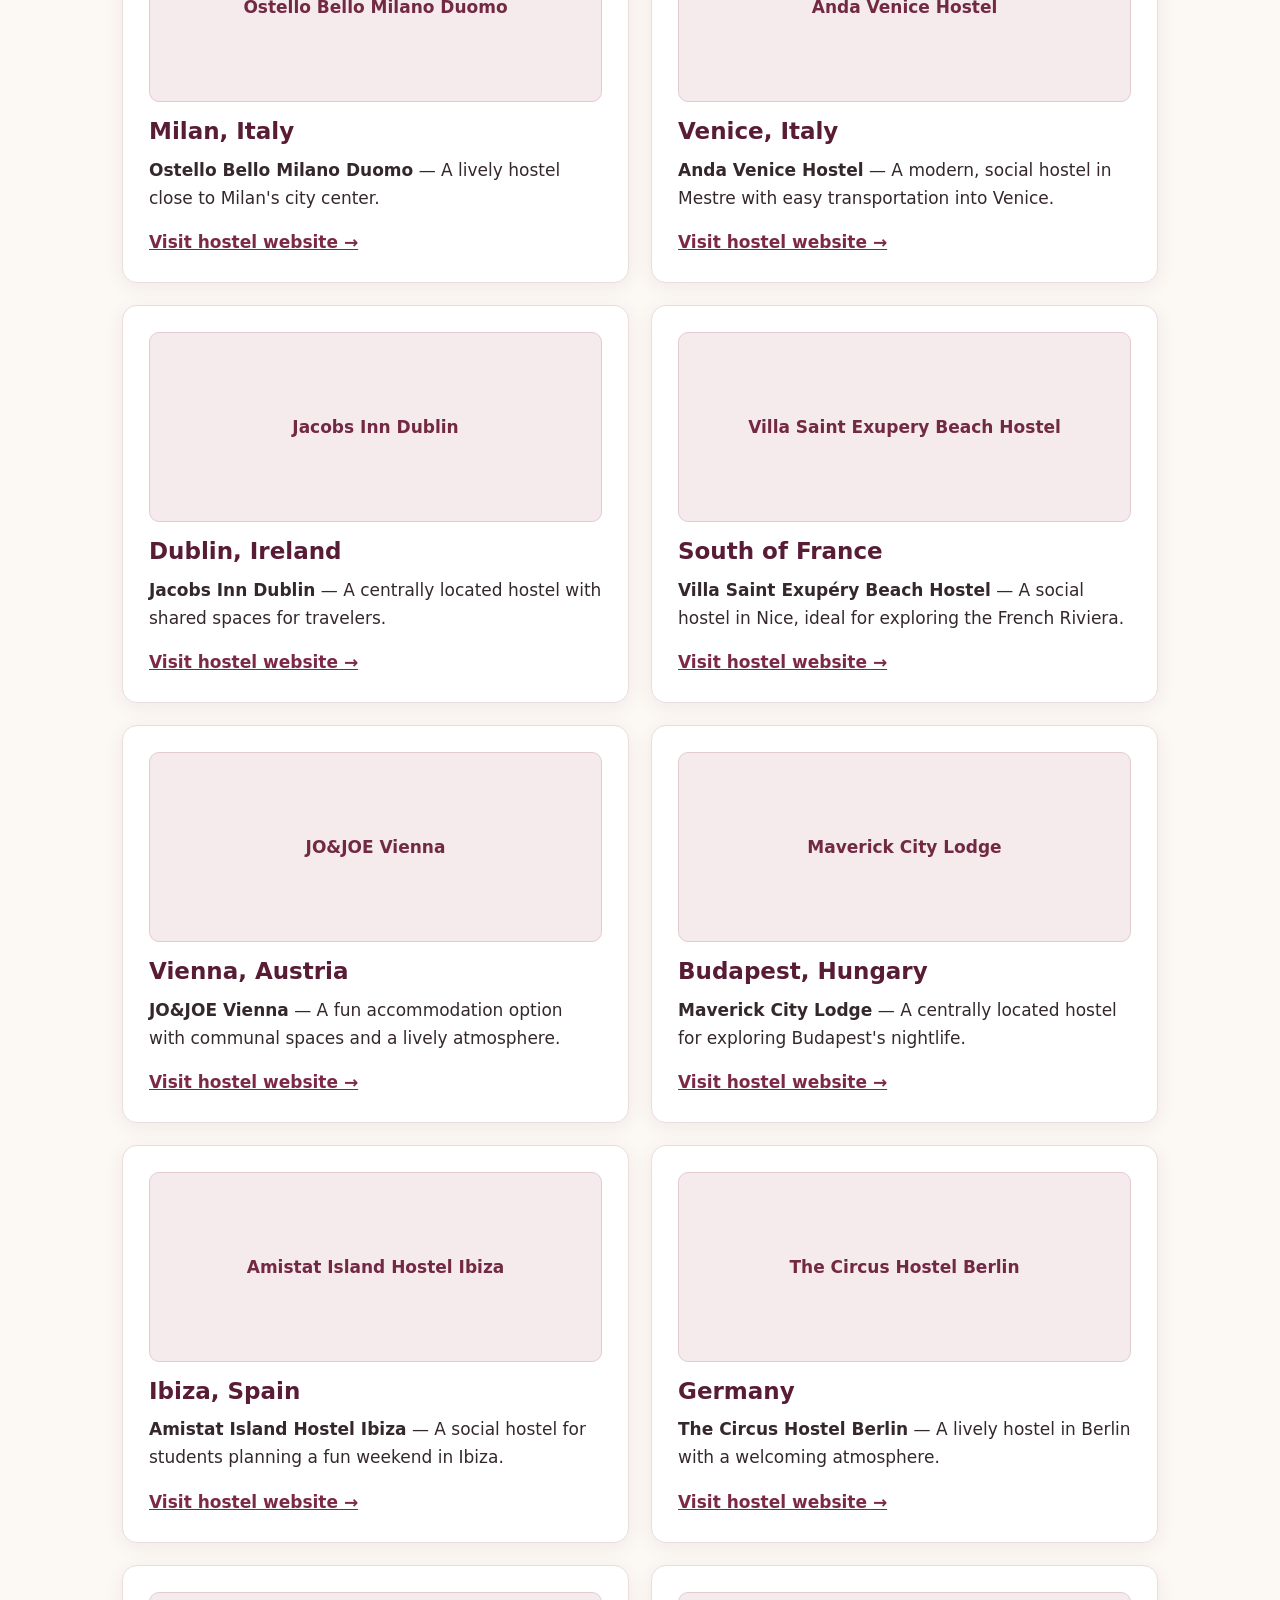
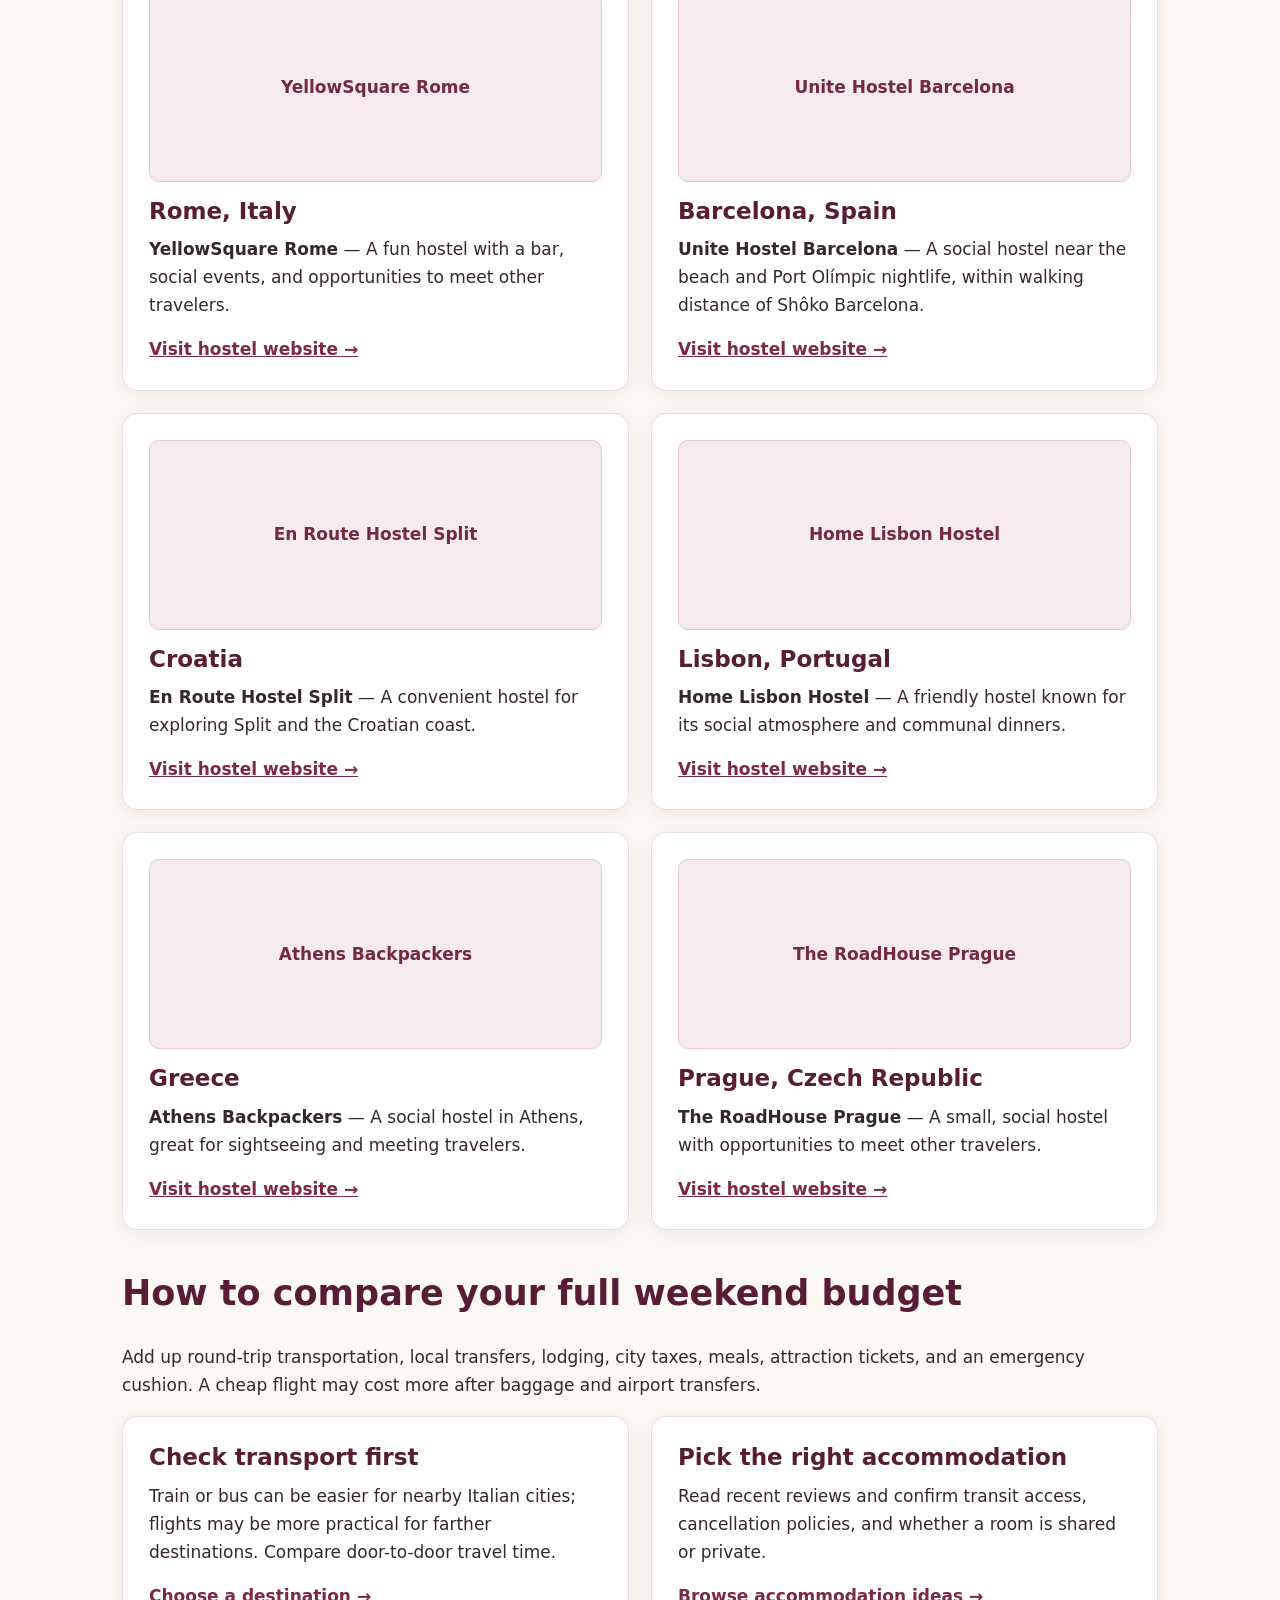
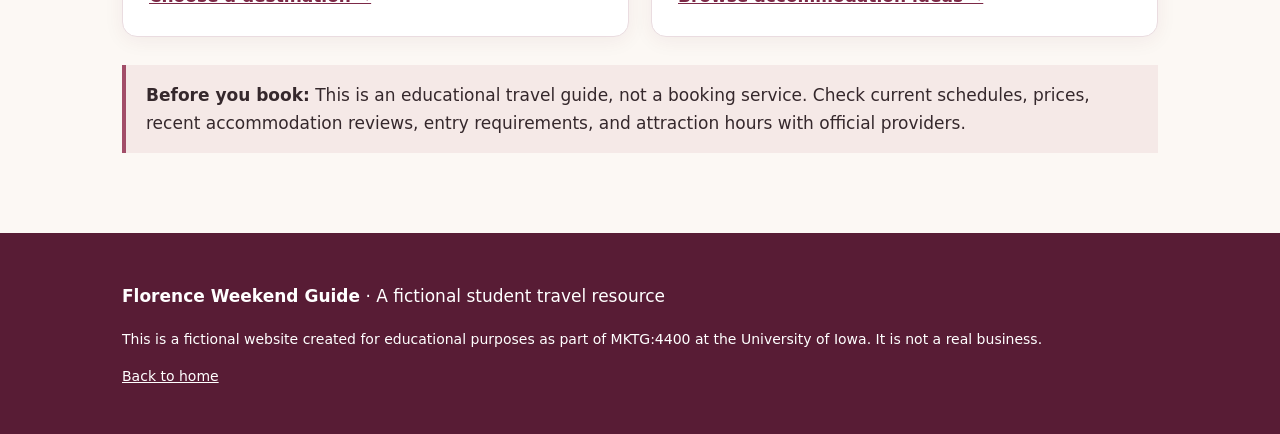
==== commit c9d9658d: "Update Budget Travel logos and hostel photo loading" ====
--- a/budget-travel.html
+++ b/budget-travel.html
@@ -2,379 +2,488 @@
 <!doctype html>
 <html lang="en">
 <head>
-  <meta charset="utf-8">
-  <meta name="viewport" content="width=device-width,initial-scale=1">
-  <title>Cheap Weekend Trips from Florence for Students | Transport &amp; Hostels</title>
-  <meta name="description" content="Compare transportation options and find student-friendly hostels for weekend travel from Florence.">
-  <link rel="stylesheet" href="styles.css">
-  <style>
-    .card-media {
-      width: 100%;
-      height: 190px;
-      object-fit: cover;
-      display: block;
-      border-radius: 10px;
-      margin: 0 0 15px;
-      background: #f2e8e9;
+<meta charset="utf-8">
+<meta name="viewport" content="width=device-width,initial-scale=1">
+
+<title>Cheap Weekend Trips from Florence for Students | Transport &amp; Hostels</title>
+
+<meta name="description" content="Compare transportation options and find student-friendly hostels for weekend travel from Florence.">
+
+<link rel="stylesheet" href="styles.css">
+
+<style>
+.card-media {
+  width: 100%;
+  height: 190px;
+  object-fit: cover;
+  display: block;
+  border-radius: 10px;
+  margin: 0 0 15px;
+  background: #f2e8e9;
+}
+
+.card-media--logo {
+  height: 100px;
+  object-fit: contain;
+  padding: 15px;
+  background: white;
+  border: 1px solid #f0e6e9;
+}
+
+.card-media--fallback {
+  display: flex;
+  justify-content: center;
+  align-items: center;
+  text-align: center;
+  padding: 20px;
+  color: #722943;
+  background: #f5ebed;
+  border: 1px solid #e2cbd3;
+  font-size: 17px;
+  font-weight: 600;
+}
+
+.card-media-credit {
+  font-size: 11px;
+  line-height: 1.4;
+  margin: -8px 0 12px;
+}
+
+.card-media-credit a {
+  color: #722943;
+}
+
+@media(max-width:640px) {
+  .card-media {
+    height: 170px;
+  }
+
+  .card-media--logo {
+    height: 90px;
+  }
+}
+</style>
+</head>
+
+<body>
+
+<div class="notice">
+This is a fictional website created for educational purposes as part of MKTG:4400 at the University of Iowa. It is not a real business.
+</div>
+
+<header class="site-header">
+<div class="wrap topline">
+
+<a class="brand" href="index.html">
+Florence Weekend Guide
+</a>
+
+<nav class="nav" aria-label="Main navigation">
+<a href="index.html">Home</a>
+<a href="budget-travel.html" aria-current="page">Budget Travel</a>
+<a href="itineraries.html">Popular Destinations</a>
+<a href="florence-activities.html">Florence Activities</a>
+</nav>
+
+</div>
+</header>
+
+<main>
+
+<section class="hero">
+<div class="wrap">
+<div class="eyebrow">Plan smart • Spend thoughtfully</div>
+<h1>Explore more, spend less</h1>
+<p class="lead">Transport apps, booking tools, and accommodation ideas for study abroad weekends.</p>
+</div>
+</section>
+
+<section class="content">
+<div class="wrap">
+
+<h2>Transportation apps and booking websites</h2>
+
+<p>Students looking for cheap flights from Florence or cheap train tickets in Italy should compare prices and book ahead when possible to save money on weekend trips.</p>
+
+<p>These services are useful starting points for checking routes from Florence. Availability varies by date and destination; compare departure airports, luggage rules, transfers, and travel time.</p>
+
+<div class="cards" id="transportation">
+
+<article class="card" data-domain="flixbus.com">
+<h3>FlixBus</h3>
+<p>Long-distance buses across Europe</p>
+<a href="https://www.flixbus.com/" target="_blank" rel="noopener noreferrer">Visit official website →</a>
+</article>
+
+<article class="card" data-domain="italotreno.com">
+<h3>Italo Treno</h3>
+<p>High-speed rail connections in Italy</p>
+<a href="https://www.italotreno.com/en" target="_blank" rel="noopener noreferrer">Visit official website →</a>
+</article>
+
+<article class="card" data-domain="trenitalia.com">
+<h3>Trenitalia</h3>
+<p>Italian regional and high-speed trains</p>
+<a href="https://www.trenitalia.com/en.html" target="_blank" rel="noopener noreferrer">Visit official website →</a>
+</article>
+
+<article class="card" data-domain="skyscanner.net">
+<h3>Skyscanner</h3>
+<p>Compare flight options and dates</p>
+<a href="https://www.skyscanner.net/" target="_blank" rel="noopener noreferrer">Visit official website →</a>
+</article>
+
+<article class="card" data-domain="omio.com">
+<h3>Omio</h3>
+<p>Compare trains, buses, and flights</p>
+<a href="https://www.omio.com/" target="_blank" rel="noopener noreferrer">Visit official website →</a>
+</article>
+
+<article class="card" data-domain="vueling.com">
+<h3>Vueling</h3>
+<p>European airline routes</p>
+<a href="https://www.vueling.com/en" target="_blank" rel="noopener noreferrer">Visit official website →</a>
+</article>
+
+<article class="card" data-domain="ryanair.com">
+<h3>Ryanair</h3>
+<p>Low-cost airline routes; check bag rules</p>
+<a href="https://www.ryanair.com/" target="_blank" rel="noopener noreferrer">Visit official website →</a>
+</article>
+
+<article class="card" data-domain="volotea.com">
+<h3>Volotea</h3>
+<p>Flights between smaller European cities</p>
+<a href="https://www.volotea.com/en/" target="_blank" rel="noopener noreferrer">Visit official website →</a>
+</article>
+
+</div>
+
+<h2>Fun Hostels for Student Travelers</h2>
+
+<p>Looking for affordable places to stay during your weekend trips? These student-friendly hostels offer convenient locations and opportunities to meet other travelers. Check recent reviews, prices, and availability before booking!</p>
+
+<div class="cards" id="accommodations">
+
+<article class="card" data-hostel="Marco Polo Party Hostel" data-city="Malta">
+<h3>St. Julian's, Malta</h3>
+<p><strong>Marco Polo Party Hostel</strong> — A lively, social hostel in St. Julian's, close to Paceville's nightlife, with a rooftop terrace and opportunities to meet other travelers.</p>
+<a href="https://www.marcopolomalta.com/" target="_blank" rel="noopener noreferrer">Visit hostel website →</a>
+</article>
+
+<article class="card" data-hostel="The People Paris Marais" data-city="Paris">
+<h3>Paris, France</h3>
+<p><strong>The People Paris Marais</strong> — A stylish hostel with a social atmosphere in Paris.</p>
+<a href="https://www.thepeoplehostel.com/" target="_blank" rel="noopener noreferrer">Visit hostel website →</a>
+</article>
+
+<article class="card" data-hostel="Balmers Hostel Interlaken" data-city="Interlaken">
+<h3>Switzerland</h3>
+<p><strong>Balmers Hostel Interlaken</strong> — A fun, social hostel for students who love mountain adventures.</p>
+<a href="https://www.balmers.com/" target="_blank" rel="noopener noreferrer">Visit hostel website →</a>
+</article>
+
+<article class="card" data-hostel="Wombat's City Hostel London" data-city="London">
+<h3>London, UK</h3>
+<p><strong>Wombat's City Hostel London</strong> — A social hostel with shared spaces for meeting travelers.</p>
+<a href="https://www.wombats-hostels.com/" target="_blank" rel="noopener noreferrer">Visit hostel website →</a>
+</article>
+
+<article class="card" data-hostel="Ostello Bello Milano Duomo" data-city="Milan">
+<h3>Milan, Italy</h3>
+<p><strong>Ostello Bello Milano Duomo</strong> — A lively hostel close to Milan's city center.</p>
+<a href="https://ostellobello.com/" target="_blank" rel="noopener noreferrer">Visit hostel website →</a>
+</article>
+
+<article class="card" data-hostel="Anda Venice Hostel" data-city="Venice">
+<h3>Venice, Italy</h3>
+<p><strong>Anda Venice Hostel</strong> — A modern, social hostel in Mestre with easy transportation into Venice.</p>
+<a href="https://www.andavenice.com/" target="_blank" rel="noopener noreferrer">Visit hostel website →</a>
+</article>
+
+<article class="card" data-hostel="Jacobs Inn Dublin" data-city="Dublin">
+<h3>Dublin, Ireland</h3>
+<p><strong>Jacobs Inn Dublin</strong> — A centrally located hostel with shared spaces for travelers.</p>
+<a href="https://jacobsinn.com/" target="_blank" rel="noopener noreferrer">Visit hostel website →</a>
+</article>
+
+<article class="card" data-hostel="Villa Saint Exupery Beach Hostel" data-city="Nice">
+<h3>South of France</h3>
+<p><strong>Villa Saint Exupéry Beach Hostel</strong> — A social hostel in Nice, ideal for exploring the French Riviera.</p>
+<a href="https://villahostels.com/" target="_blank" rel="noopener noreferrer">Visit hostel website →</a>
+</article>
+
+<article class="card" data-hostel="JO&JOE Vienna" data-city="Vienna">
+<h3>Vienna, Austria</h3>
+<p><strong>JO&JOE Vienna</strong> — A fun accommodation option with communal spaces and a lively atmosphere.</p>
+<a href="https://www.joandjoe.com/" target="_blank" rel="noopener noreferrer">Visit hostel website →</a>
+</article>
+
+<article class="card" data-hostel="Maverick City Lodge" data-city="Budapest">
+<h3>Budapest, Hungary</h3>
+<p><strong>Maverick City Lodge</strong> — A centrally located hostel for exploring Budapest's nightlife.</p>
+<a href="https://mavericklodges.com/" target="_blank" rel="noopener noreferrer">Visit hostel website →</a>
+</article>
+
+<article class="card" data-hostel="Amistat Island Hostel Ibiza" data-city="Ibiza">
+<h3>Ibiza, Spain</h3>
+<p><strong>Amistat Island Hostel Ibiza</strong> — A social hostel for students planning a fun weekend in Ibiza.</p>
+<a href="https://www.amistathostels.com/" target="_blank" rel="noopener noreferrer">Visit hostel website →</a>
+</article>
+
+<article class="card" data-hostel="The Circus Hostel Berlin" data-city="Berlin">
+<h3>Germany</h3>
+<p><strong>The Circus Hostel Berlin</strong> — A lively hostel in Berlin with a welcoming atmosphere.</p>
+<a href="https://circus-berlin.de/" target="_blank" rel="noopener noreferrer">Visit hostel website →</a>
+</article>
+
+<article class="card" data-hostel="YellowSquare Rome" data-city="Rome">
+<h3>Rome, Italy</h3>
+<p><strong>YellowSquare Rome</strong> — A fun hostel with a bar, social events, and opportunities to meet other travelers.</p>
+<a href="https://yellowsquare.com/" target="_blank" rel="noopener noreferrer">Visit hostel website →</a>
+</article>
+
+<article class="card" data-hostel="Unite Hostel Barcelona" data-city="Barcelona">
+<h3>Barcelona, Spain</h3>
+<p><strong>Unite Hostel Barcelona</strong> — A social hostel near the beach and Port Olímpic nightlife, within walking distance of Shôko Barcelona.</p>
+<a href="https://unitehostel.com/" target="_blank" rel="noopener noreferrer">Visit hostel website →</a>
+</article>
+
+<article class="card" data-hostel="En Route Hostel Split" data-city="Split">
+<h3>Croatia</h3>
+<p><strong>En Route Hostel Split</strong> — A convenient hostel for exploring Split and the Croatian coast.</p>
+<a href="https://enroutehostel.com/" target="_blank" rel="noopener noreferrer">Visit hostel website →</a>
+</article>
+
+<article class="card" data-hostel="Home Lisbon Hostel" data-city="Lisbon">
+<h3>Lisbon, Portugal</h3>
+<p><strong>Home Lisbon Hostel</strong> — A friendly hostel known for its social atmosphere and communal dinners.</p>
+<a href="https://www.homelisbonhostel.com/" target="_blank" rel="noopener noreferrer">Visit hostel website →</a>
+</article>
+
+<article class="card" data-hostel="Athens Backpackers" data-city="Athens">
+<h3>Greece</h3>
+<p><strong>Athens Backpackers</strong> — A social hostel in Athens, great for sightseeing and meeting travelers.</p>
+<a href="https://www.athensbackpackers.com/" target="_blank" rel="noopener noreferrer">Visit hostel website →</a>
+</article>
+
+<article class="card" data-hostel="The RoadHouse Prague" data-city="Prague">
+<h3>Prague, Czech Republic</h3>
+<p><strong>The RoadHouse Prague</strong> — A small, social hostel with opportunities to meet other travelers.</p>
+<a href="https://www.theroadhouseprague.com/" target="_blank" rel="noopener noreferrer">Visit hostel website →</a>
+</article>
+
+</div>
+
+<h2>How to compare your full weekend budget</h2>
+
+<p>Add up round-trip transportation, local transfers, lodging, city taxes, meals, attraction tickets, and an emergency cushion. A cheap flight may cost more after baggage and airport transfers.</p>
+
+<div class="cards">
+
+<article class="card">
+<h3>Check transport first</h3>
+<p>Train or bus can be easier for nearby Italian cities; flights may be more practical for farther destinations. Compare door-to-door travel time.</p>
+<a href="itineraries.html">Choose a destination →</a>
+</article>
+
+<article class="card">
+<h3>Pick the right accommodation</h3>
+<p>Read recent reviews and confirm transit access, cancellation policies, and whether a room is shared or private.</p>
+<a href="#accommodations">Browse accommodation ideas →</a>
+</article>
+
+</div>
+
+<aside class="note">
+<strong>Before you book:</strong> This is an educational travel guide, not a booking service. Check current schedules, prices, recent accommodation reviews, entry requirements, and attraction hours with official providers.
+</aside>
+
+</div>
+</section>
+</main>
+
+<footer class="foot">
+<div class="wrap">
+<p><strong>Florence Weekend Guide</strong> · A fictional student travel resource</p>
+<p class="small">This is a fictional website created for educational purposes as part of MKTG:4400 at the University of Iowa. It is not a real business.</p>
+<p class="small"><a href="index.html">Back to home</a></p>
+</div>
+</footer>
+
+<script>
+document.addEventListener('DOMContentLoaded', () => {
+
+  function addFallback(card, name, logo = false) {
+    const box = document.createElement('div');
+    box.className = 'card-media card-media--fallback';
+
+    if (logo) {
+      box.classList.add('card-media--logo');
     }
-    .card-media--logo {
-      height: 95px;
-      object-fit: contain;
-      padding: 16px;
-      background: #fff;
-      border: 1px solid #f0e6e9;
+
+    box.textContent = name;
+    card.insertBefore(box, card.querySelector('h3'));
+  }
+
+  function addImage(card, url, name, logo = false, credit = '') {
+    const img = document.createElement('img');
+
+    img.className = 'card-media';
+
+    if (logo) {
+      img.classList.add('card-media--logo');
     }
-    .card-media--pending {
-      display: flex;
-      align-items: center;
-      justify-content: center;
-      text-align: center;
-      padding: 18px;
-      color: #7c2947;
-      font-size: 13px;
-      background: #f5ebed;
-      border: 1px dashed #d9bac5;
+
+    img.alt = logo ? name + ' logo' : 'Photo associated with ' + name;
+    img.loading = 'lazy';
+    img.decoding = 'async';
+
+    img.onerror = () => {
+      img.remove();
+
+      const existing = card.querySelector('.card-media-credit');
+      if (existing) existing.remove();
+
+      addFallback(card, name, logo);
+    };
+
+    card.insertBefore(img, card.querySelector('h3'));
+
+    if (credit) {
+      const p = document.createElement('p');
+      p.className = 'card-media-credit';
+
+      const a = document.createElement('a');
+      a.href = credit;
+      a.target = '_blank';
+      a.rel = 'noopener noreferrer';
+      a.textContent = 'Photo source and licensing details';
+
+      p.appendChild(a);
+      img.insertAdjacentElement('afterend', p);
     }
-    .card-media-credit {
-      font-size: 11px;
-      line-height: 1.3;
-      margin: -8px 0 12px;
-      color: #76666a;
+
+    img.src = url;
+  }
+
+  // Company logos, using website icons.
+  // These may be icons rather than full wordmark logos.
+
+  document.querySelectorAll('#transportation .card').forEach(card => {
+    const name = card.querySelector('h3').textContent.trim();
+    const domain = card.dataset.domain;
+
+    const iconURL =
+      'https://www.google.com/s2/favicons?domain=' +
+      encodeURIComponent(domain) +
+      '&sz=128';
+
+    addImage(card, iconURL, name, true);
+  });
+
+  // Search Wikimedia Commons for photos specifically
+  // associated with each named hostel.
+  // Do not substitute unrelated city photographs.
+
+  async function findHostelPhoto(card) {
+    const name = card.dataset.hostel;
+    const city = card.dataset.city;
+
+    const searchQueries = [
+      '"' + name + '"',
+      name + ' hostel ' + city
+    ];
+
+    for (const query of searchQueries) {
+      try {
+        const params = new URLSearchParams({
+          action: 'query',
+          format: 'json',
+          origin: '*',
+          generator: 'search',
+          gsrsearch: query,
+          gsrnamespace: '6',
+          gsrlimit: '20',
+          prop: 'imageinfo',
+          iiprop: 'url|extmetadata',
+          iiurlwidth: '900'
+        });
+
+        const response = await fetch(
+          'https://commons.wikimedia.org/w/api.php?' + params
+        );
+
+        if (!response.ok) continue;
+
+        const data = await response.json();
+        const pages = Object.values(data.query?.pages || {});
+
+        const significantWords = name.toLowerCase()
+          .replace(/[^a-z0-9 ]/g, ' ')
+          .split(/\s+/)
+          .filter(word =>
+            word.length >= 4 &&
+            !['hostel', 'hotel', 'city', 'beach'].includes(word)
+          );
+
+        const matches = pages.filter(page => {
+          const title = page.title.toLowerCase()
+            .replace(/[^a-z0-9 ]/g, ' ');
+
+          const wordMatches = significantWords.filter(word =>
+            title.includes(word)
+          ).length;
+
+          const requiredMatches = Math.min(
+            2,
+            significantWords.length
+          );
+
+          const info = page.imageinfo?.[0];
+
+          const license = (
+            info?.extmetadata?.LicenseShortName?.value || ''
+          ).toLowerCase();
+
+          const permitted =
+            license.includes('cc') ||
+            license.includes('public domain') ||
+            license.includes('pd-');
+
+          return wordMatches >= requiredMatches &&
+            info?.thumburl &&
+            permitted;
+        });
+
+        if (matches.length) {
+          const match = matches[0];
+          const info = match.imageinfo[0];
+
+          addImage(
+            card,
+            info.thumburl,
+            name,
+            false,
+            info.descriptionurl
+          );
+
+          return;
+        }
+
+      } catch (error) {
+        // Try the next property-specific search.
+      }
     }
-    .card-media-credit a { color: inherit; }
-    @media (max-width: 640px) {
-      .card-media { height: 170px; }
-      .card-media--logo { height: 90px; }
-    }
-  </style>
-  <script defer>
-    (() => {
-      'use strict';
-
-      const transportation = {
-        'flixbus': 'flixbus',
-        'italo treno': 'italo',
-        'trenitalia': 'trenitalia',
-        'skyscanner': 'skyscanner',
-        'omio': 'omio',
-        'vueling': 'vueling',
-        'ryanair': 'ryanair',
-        'volotea': 'volotea'
-      };
-
-      const commonsEndpoint = 'https://commons.wikimedia.org/w/api.php';
-
-      function image(url, alt, extraClass = '') {
-        const img = document.createElement('img');
-        img.className = 'card-media ' + extraClass;
-        img.src = url;
-        img.alt = alt;
-        img.loading = 'lazy';
-        img.decoding = 'async';
-        return img;
-      }
-
-      function placeholder(card, label) {
-        const box = document.createElement('div');
-        box.className = 'card-media card-media--pending';
-        box.textContent = 'Verified photo needed: ' + label;
-        card.insertBefore(box, card.querySelector('h3'));
-      }
-
-      function showLogo(card, name, slug) {
-        const img = image(
-          'https://cdn.simpleicons.org/' + slug,
-          name + ' logo',
-          'card-media--logo'
-        );
-        img.onerror = () => {
-          img.remove();
-          placeholder(card, name + ' logo');
-        };
-        card.insertBefore(img, card.querySelector('h3'));
-      }
-
-      async function showHostel(card, name) {
-        try {
-          const params = new URLSearchParams({
-            action: 'query',
-            format: 'json',
-            origin: '*',
-            generator: 'search',
-            gsrsearch: 'filetype:bitmap "' + name + '"',
-            gsrnamespace: '6',
-            gsrlimit: '12',
-            prop: 'imageinfo',
-            iiprop: 'url|extmetadata',
-            iiurlwidth: '850'
-          });
-
-          const response = await fetch(commonsEndpoint + '?' + params);
-          if (!response.ok) throw new Error('Image search unavailable');
-
-          const data = await response.json();
-          const pages = Object.values(data.query?.pages || {});
-          const words = name.toLowerCase()
-            .replace(/[^a-z0-9 ]/g, ' ')
-            .split(/\s+/)
-            .filter(word => word.length > 3);
-
-          const match = pages.find(page =>
-            words.filter(word =>
-              page.title.toLowerCase().includes(word)
-            ).length >= Math.min(2, words.length)
-          );
-
-          if (!match) {
-            placeholder(card, name);
-            return;
-          }
-
-          const info = match.imageinfo?.[0];
-          const metadata = info?.extmetadata || {};
-          const license = (metadata.LicenseShortName?.value || '').toLowerCase();
-
-          if (!info?.thumburl ||
-              !(license.includes('cc') ||
-                license.includes('public domain') ||
-                license.includes('pd-'))) {
-            placeholder(card, name);
-            return;
-          }
-
-          const img = image(info.thumburl, 'Photo of ' + name);
-          card.insertBefore(img, card.querySelector('h3'));
-
-          const credit = document.createElement('p');
-          credit.className = 'card-media-credit';
-          const link = document.createElement('a');
-          link.href = info.descriptionurl;
-          link.target = '_blank';
-          link.rel = 'noopener noreferrer';
-          link.textContent = 'Photo and license information';
-          credit.appendChild(link);
-          img.insertAdjacentElement('afterend', credit);
-
-        } catch (error) {
-          placeholder(card, name);
-        }
-      }
-
-      document.addEventListener('DOMContentLoaded', () => {
-        document.querySelectorAll('#transportation .card').forEach(card => {
-          const name = card.querySelector('h3')?.textContent.trim();
-          const slug = transportation[name?.toLowerCase()];
-          if (slug) showLogo(card, name, slug);
-        });
-
-        document.querySelectorAll('#accommodations .card').forEach(card => {
-          const name = card.querySelector('strong')?.textContent.trim();
-          if (name) showHostel(card, name);
-        });
-      });
-    })();
-  </script>
-</head>
-<body>
-  <div class="notice">
-    This is a fictional website created for educational purposes as part of MKTG:4400 at the University of Iowa. It is not a real business.
-  </div>
-
-  <header class="site-header">
-    <div class="wrap topline">
-      <a class="brand" href="index.html">Florence Weekend Guide</a>
-      <nav class="nav" aria-label="Main navigation">
-        <a href="index.html">Home</a>
-        <a href="budget-travel.html" aria-current="page">Budget Travel</a>
-        <a href="itineraries.html">Popular Destinations</a>
-        <a href="florence-activities.html">Florence Activities</a>
-      </nav>
-    </div>
-  </header>
-
-  <main>
-    <section class="hero">
-      <div class="wrap">
-        <div class="eyebrow">Plan smart • Spend thoughtfully</div>
-        <h1>Explore more, spend less</h1>
-        <p class="lead">Transport apps, booking tools, and accommodation ideas for study abroad weekends.</p>
-      </div>
-    </section>
-
-    <section class="content">
-      <div class="wrap">
-        <h2>Transportation apps and booking websites</h2>
-        <p>Students looking for cheap flights from Florence or cheap train tickets in Italy should compare prices and book ahead when possible to save money on weekend trips.</p>
-        <p>These services are useful starting points for checking routes from Florence. Availability varies by date and destination; compare departure airports, luggage rules, transfers, and travel time.</p>
-
-        <div class="cards" id="transportation">
-          <article class="card">
-            <h3>FlixBus</h3>
-            <p>Long-distance buses across Europe</p>
-            <a href="https://www.flixbus.com/" target="_blank" rel="noopener noreferrer">Visit official website →</a>
-          </article>
-          <article class="card">
-            <h3>Italo Treno</h3>
-            <p>High-speed rail connections in Italy</p>
-            <a href="https://www.italotreno.com/en" target="_blank" rel="noopener noreferrer">Visit official website →</a>
-          </article>
-          <article class="card">
-            <h3>Trenitalia</h3>
-            <p>Italian regional and high-speed trains</p>
-            <a href="https://www.trenitalia.com/en.html" target="_blank" rel="noopener noreferrer">Visit official website →</a>
-          </article>
-          <article class="card">
-            <h3>Skyscanner</h3>
-            <p>Compare flight options and dates</p>
-            <a href="https://www.skyscanner.net/" target="_blank" rel="noopener noreferrer">Visit official website →</a>
-          </article>
-          <article class="card">
-            <h3>Omio</h3>
-            <p>Compare trains, buses, and flights</p>
-            <a href="https://www.omio.com/" target="_blank" rel="noopener noreferrer">Visit official website →</a>
-          </article>
-          <article class="card">
-            <h3>Vueling</h3>
-            <p>European airline routes</p>
-            <a href="https://www.vueling.com/en" target="_blank" rel="noopener noreferrer">Visit official website →</a>
-          </article>
-          <article class="card">
-            <h3>Ryanair</h3>
-            <p>Low-cost airline routes; check bag rules</p>
-            <a href="https://www.ryanair.com/" target="_blank" rel="noopener noreferrer">Visit official website →</a>
-          </article>
-          <article class="card">
-            <h3>Volotea</h3>
-            <p>Flights between smaller European cities</p>
-            <a href="https://www.volotea.com/en/" target="_blank" rel="noopener noreferrer">Visit official website →</a>
-          </article>
-        </div>
-
-        <h2>Fun Hostels for Student Travelers</h2>
-        <p>Looking for affordable places to stay during your weekend trips? These student-friendly hostels offer convenient locations and opportunities to meet other travelers. Check recent reviews, prices, and availability before booking!</p>
-
-        <div class="cards" id="accommodations">
-          <article class="card">
-            <h3>St. Julian's, Malta</h3>
-            <p><strong>Marco Polo Party Hostel</strong> — A lively, social hostel in St. Julian's, close to Paceville's nightlife, with a rooftop terrace and opportunities to meet other travelers.</p>
-            <a href="https://www.marcopolomalta.com/" target="_blank" rel="noopener noreferrer">Visit hostel website →</a>
-          </article>
-          <article class="card">
-            <h3>Paris, France</h3>
-            <p><strong>The People Paris Marais</strong> — A stylish hostel with a social atmosphere in Paris.</p>
-            <a href="https://www.thepeoplehostel.com/" target="_blank" rel="noopener noreferrer">Visit hostel website →</a>
-          </article>
-          <article class="card">
-            <h3>Switzerland</h3>
-            <p><strong>Balmers Hostel Interlaken</strong> — A fun, social hostel for students who love mountain adventures.</p>
-            <a href="https://www.balmers.com/" target="_blank" rel="noopener noreferrer">Visit hostel website →</a>
-          </article>
-          <article class="card">
-            <h3>London, UK</h3>
-            <p><strong>Wombat's City Hostel London</strong> — A social hostel with shared spaces for meeting travelers.</p>
-            <a href="https://www.wombats-hostels.com/" target="_blank" rel="noopener noreferrer">Visit hostel website →</a>
-          </article>
-          <article class="card">
-            <h3>Milan, Italy</h3>
-            <p><strong>Ostello Bello Milano Duomo</strong> — A lively hostel close to Milan's city center.</p>
-            <a href="https://ostellobello.com/" target="_blank" rel="noopener noreferrer">Visit hostel website →</a>
-          </article>
-          <article class="card">
-            <h3>Venice, Italy</h3>
-            <p><strong>Anda Venice Hostel</strong> — A modern, social hostel in Mestre with easy transportation into Venice.</p>
-            <a href="https://www.andavenice.com/" target="_blank" rel="noopener noreferrer">Visit hostel website →</a>
-          </article>
-          <article class="card">
-            <h3>Dublin, Ireland</h3>
-            <p><strong>Jacobs Inn Dublin</strong> — A centrally located hostel with shared spaces for travelers.</p>
-            <a href="https://jacobsinn.com/" target="_blank" rel="noopener noreferrer">Visit hostel website →</a>
-          </article>
-          <article class="card">
-            <h3>South of France</h3>
-            <p><strong>Villa Saint Exupéry Beach Hostel</strong> — A social hostel in Nice, ideal for exploring the French Riviera.</p>
-            <a href="https://villahostels.com/" target="_blank" rel="noopener noreferrer">Visit hostel website →</a>
-          </article>
-          <article class="card">
-            <h3>Vienna, Austria</h3>
-            <p><strong>JO&JOE Vienna</strong> — A fun accommodation option with communal spaces and a lively atmosphere.</p>
-            <a href="https://www.joandjoe.com/" target="_blank" rel="noopener noreferrer">Visit hostel website →</a>
-          </article>
-          <article class="card">
-            <h3>Budapest, Hungary</h3>
-            <p><strong>Maverick City Lodge</strong> — A centrally located hostel for exploring Budapest's nightlife.</p>
-            <a href="https://mavericklodges.com/" target="_blank" rel="noopener noreferrer">Visit hostel website →</a>
-          </article>
-          <article class="card">
-            <h3>Ibiza, Spain</h3>
-            <p><strong>Amistat Island Hostel Ibiza</strong> — A social hostel for students planning a fun weekend in Ibiza.</p>
-            <a href="https://www.amistathostels.com/" target="_blank" rel="noopener noreferrer">Visit hostel website →</a>
-          </article>
-          <article class="card">
-            <h3>Germany</h3>
-            <p><strong>The Circus Hostel Berlin</strong> — A lively hostel in Berlin with a welcoming atmosphere.</p>
-            <a href="https://circus-berlin.de/" target="_blank" rel="noopener noreferrer">Visit hostel website →</a>
-          </article>
-          <article class="card">
-            <h3>Rome, Italy</h3>
-            <p><strong>YellowSquare Rome</strong> — A fun hostel with a bar, social events, and opportunities to meet other travelers.</p>
-            <a href="https://yellowsquare.com/" target="_blank" rel="noopener noreferrer">Visit hostel website →</a>
-          </article>
-          <article class="card">
-            <h3>Barcelona, Spain</h3>
-            <p><strong>Unite Hostel Barcelona</strong> — A social hostel near the beach and Port Olímpic nightlife, within walking distance of Shôko Barcelona.</p>
-            <a href="https://unitehostel.com/" target="_blank" rel="noopener noreferrer">Visit hostel website →</a>
-          </article>
-          <article class="card">
-            <h3>Croatia</h3>
-            <p><strong>En Route Hostel Split</strong> — A convenient hostel for exploring Split and the Croatian coast.</p>
-            <a href="https://enroutehostel.com/" target="_blank" rel="noopener noreferrer">Visit hostel website →</a>
-          </article>
-          <article class="card">
-            <h3>Lisbon, Portugal</h3>
-            <p><strong>Home Lisbon Hostel</strong> — A friendly hostel known for its social atmosphere and communal dinners.</p>
-            <a href="https://www.homelisbonhostel.com/" target="_blank" rel="noopener noreferrer">Visit hostel website →</a>
-          </article>
-          <article class="card">
-            <h3>Greece</h3>
-            <p><strong>Athens Backpackers</strong> — A social hostel in Athens, great for sightseeing and meeting travelers.</p>
-            <a href="https://www.athensbackpackers.com/" target="_blank" rel="noopener noreferrer">Visit hostel website →</a>
-          </article>
-          <article class="card">
-            <h3>Prague, Czech Republic</h3>
-            <p><strong>The RoadHouse Prague</strong> — A small, social hostel with opportunities to meet other travelers.</p>
-            <a href="https://www.theroadhouseprague.com/" target="_blank" rel="noopener noreferrer">Visit hostel website →</a>
-          </article>
-        </div>
-
-        <h2>How to compare your full weekend budget</h2>
-        <p>Add up round-trip transportation, local transfers, lodging, city taxes, meals, attraction tickets, and an emergency cushion. A cheap flight may cost more after baggage and airport transfers.</p>
-
-        <div class="cards">
-          <article class="card">
-            <h3>Check transport first</h3>
-            <p>Train or bus can be easier for nearby Italian cities; flights may be more practical for farther destinations. Compare door-to-door travel time.</p>
-            <a href="itineraries.html">Choose a destination →</a>
-          </article>
-          <article class="card">
-            <h3>Pick the right accommodation</h3>
-            <p>Read recent reviews and confirm transit access, cancellation policies, and whether a room is shared or private.</p>
-            <a href="#accommodations">Browse accommodation ideas →</a>
-          </article>
-        </div>
-
-        <aside class="note">
-          <strong>Before you book:</strong> This is an educational travel guide, not a booking service. Check current schedules, prices, recent accommodation reviews, entry requirements, and attraction hours with official providers.
-        </aside>
-      </div>
-    </section>
-  </main>
-
-  <footer class="foot">
-    <div class="wrap">
-      <p><strong>Florence Weekend Guide</strong> · A fictional student travel resource</p>
-      <p class="small">This is a fictional website created for educational purposes as part of MKTG:4400 at the University of Iowa. It is not a real business.</p>
-      <p class="small"><a href="index.html">Back to home</a></p>
-    </div>
-  </footer>
+
+    addFallback(card, name);
+  }
+
+  document.querySelectorAll('#accommodations .card')
+    .forEach(findHostelPhoto);
+
+});
+</script>
+
 </body>
 </html>
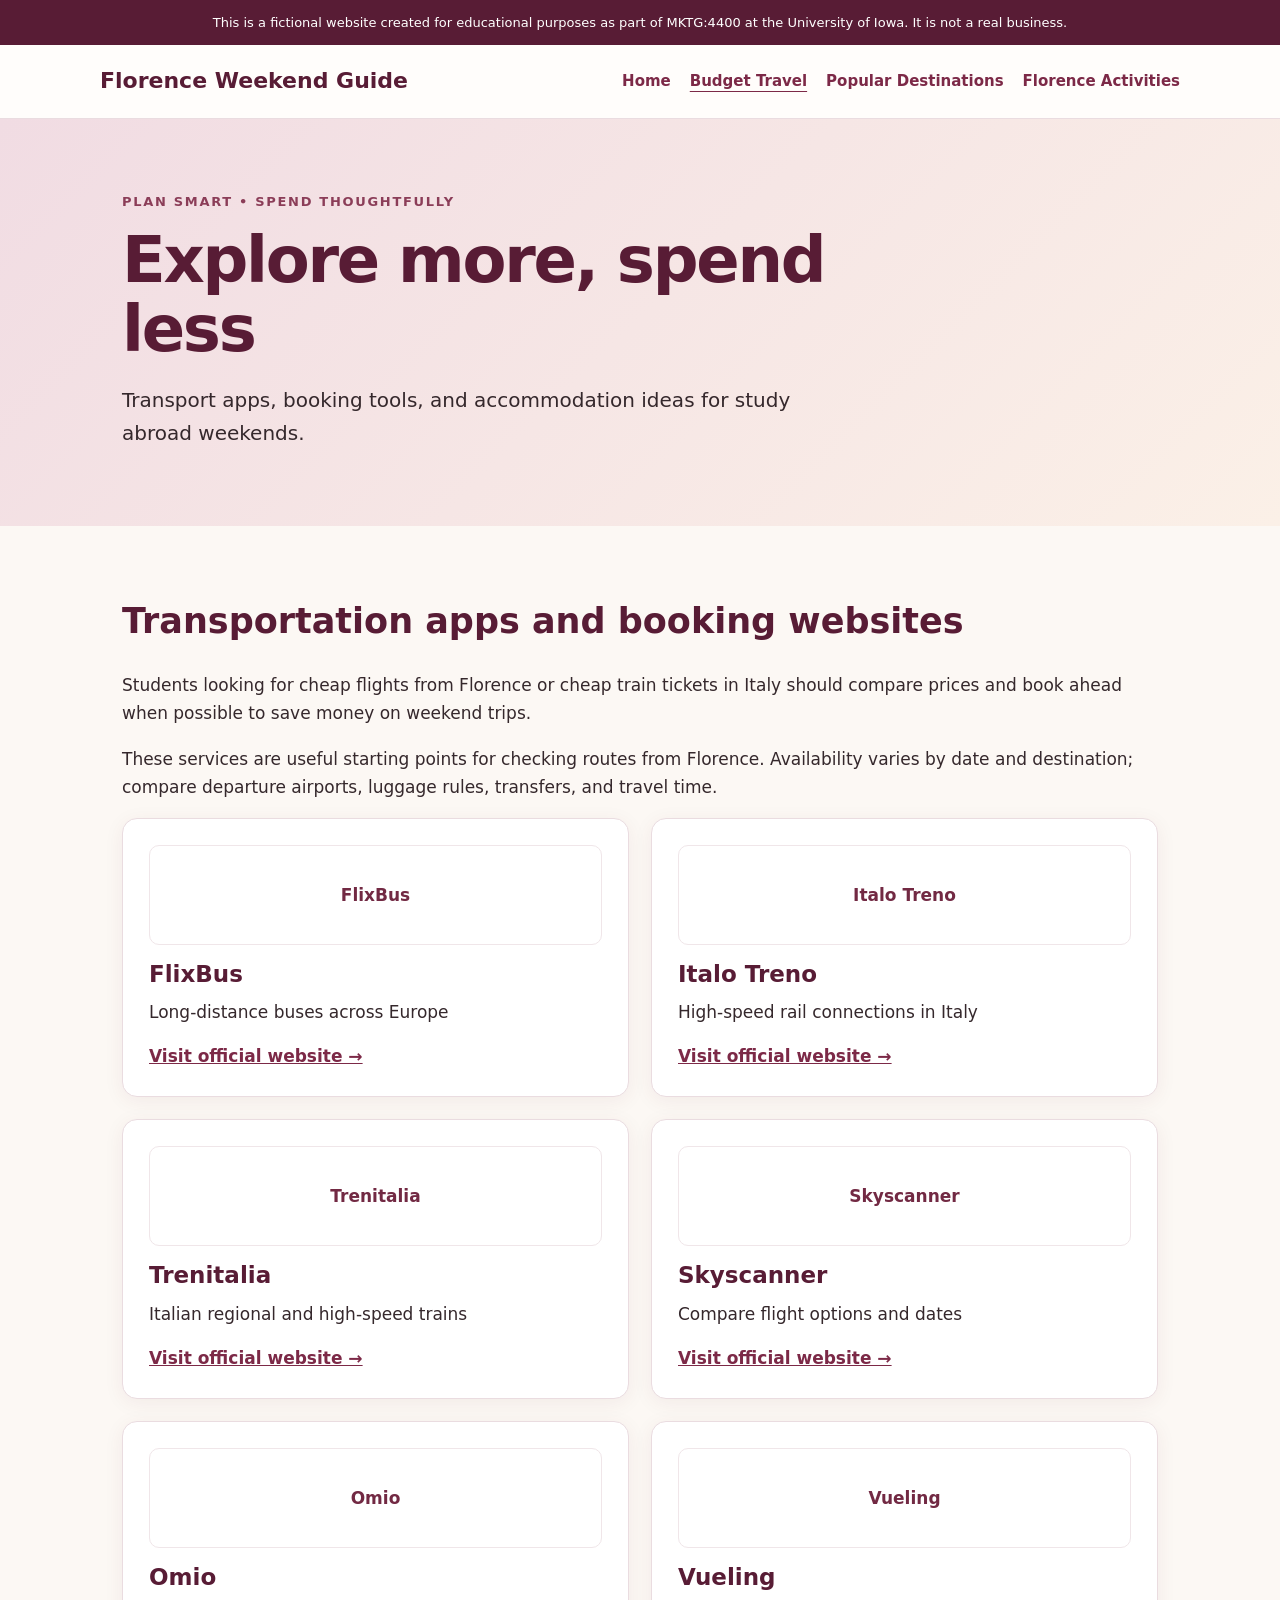
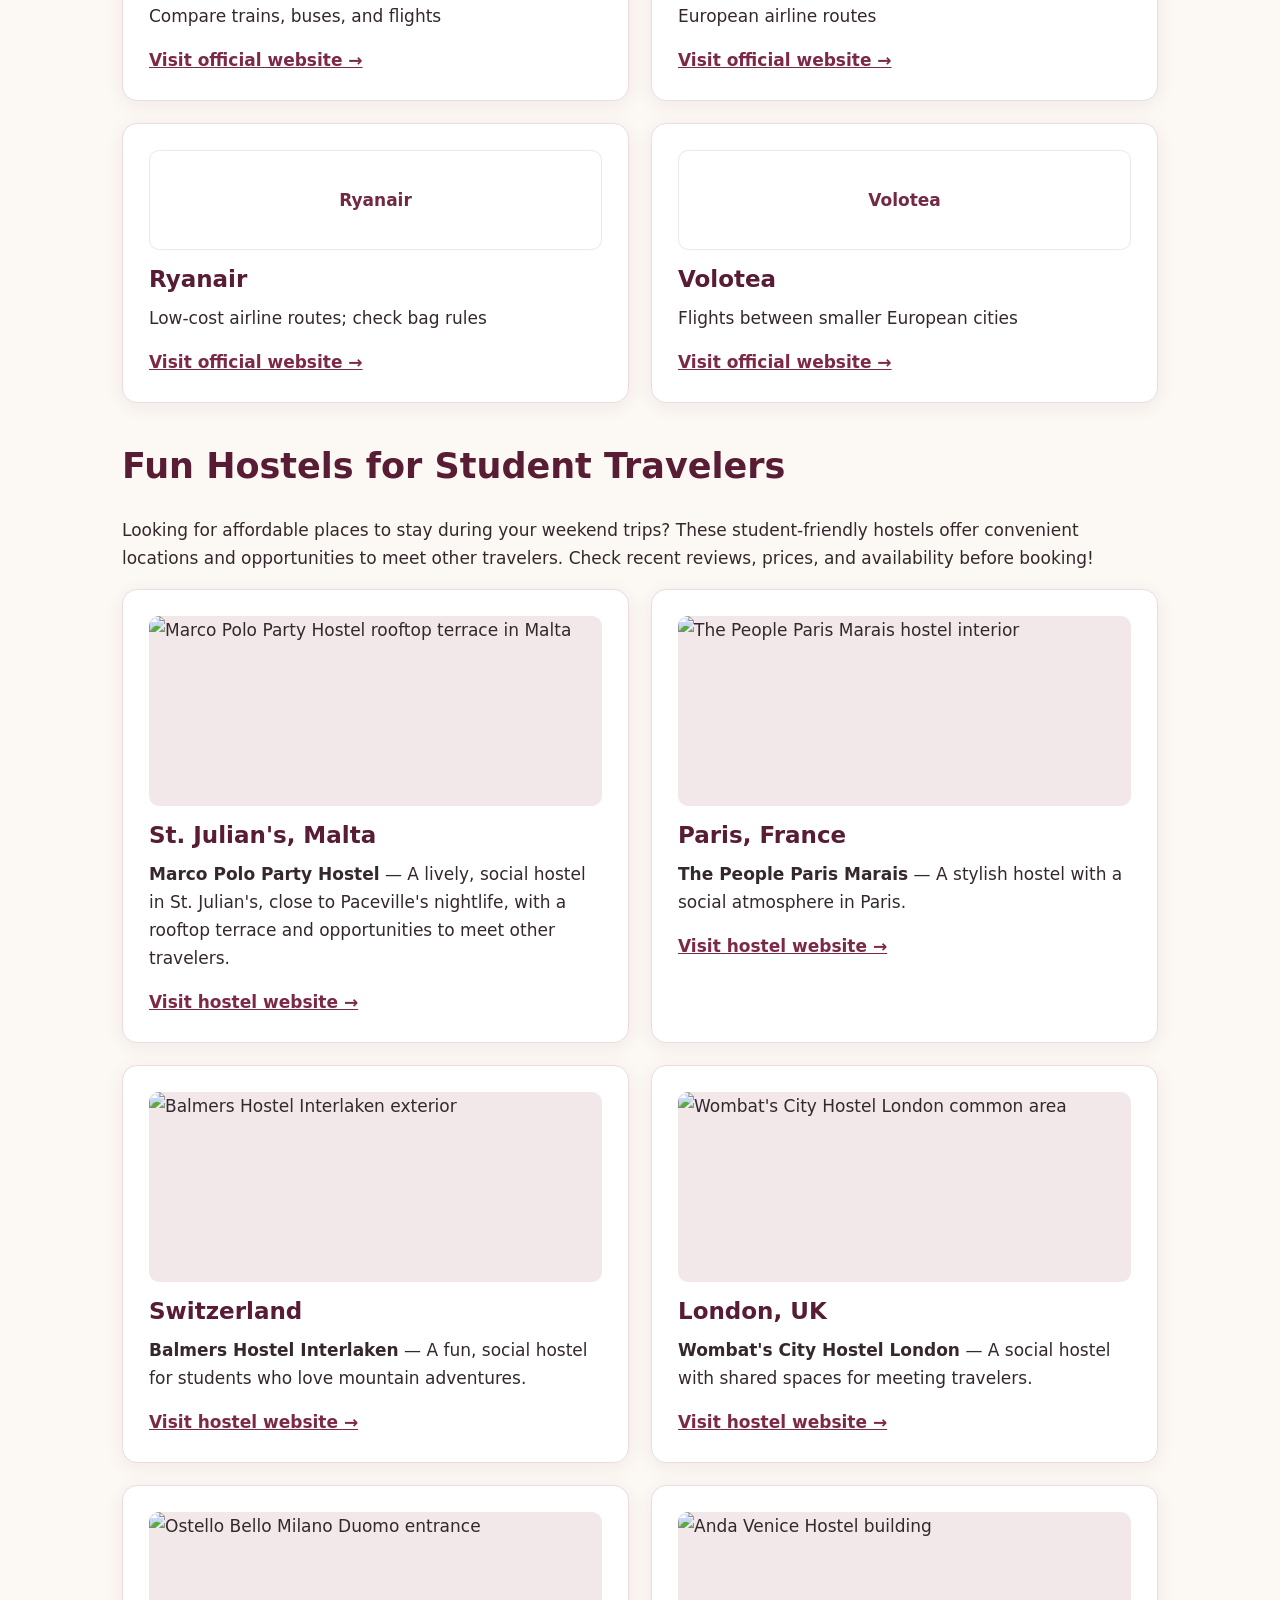
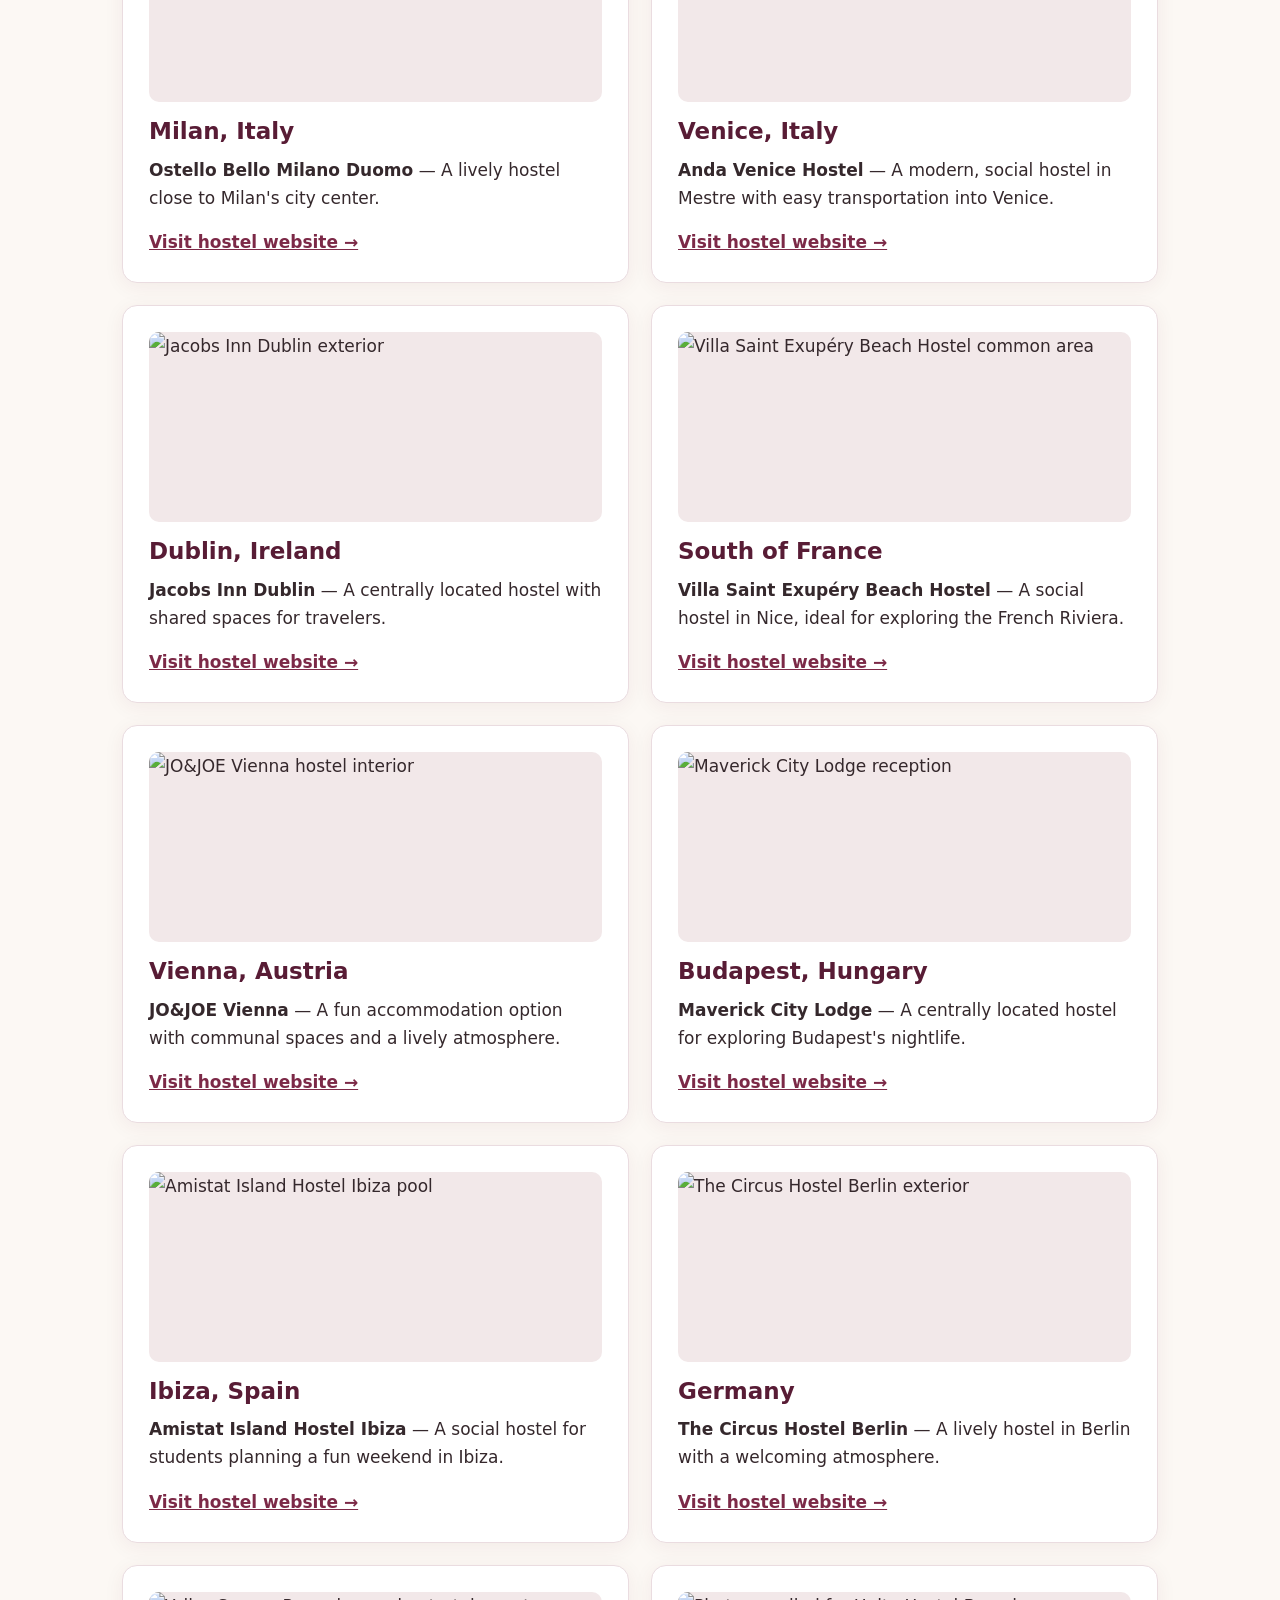
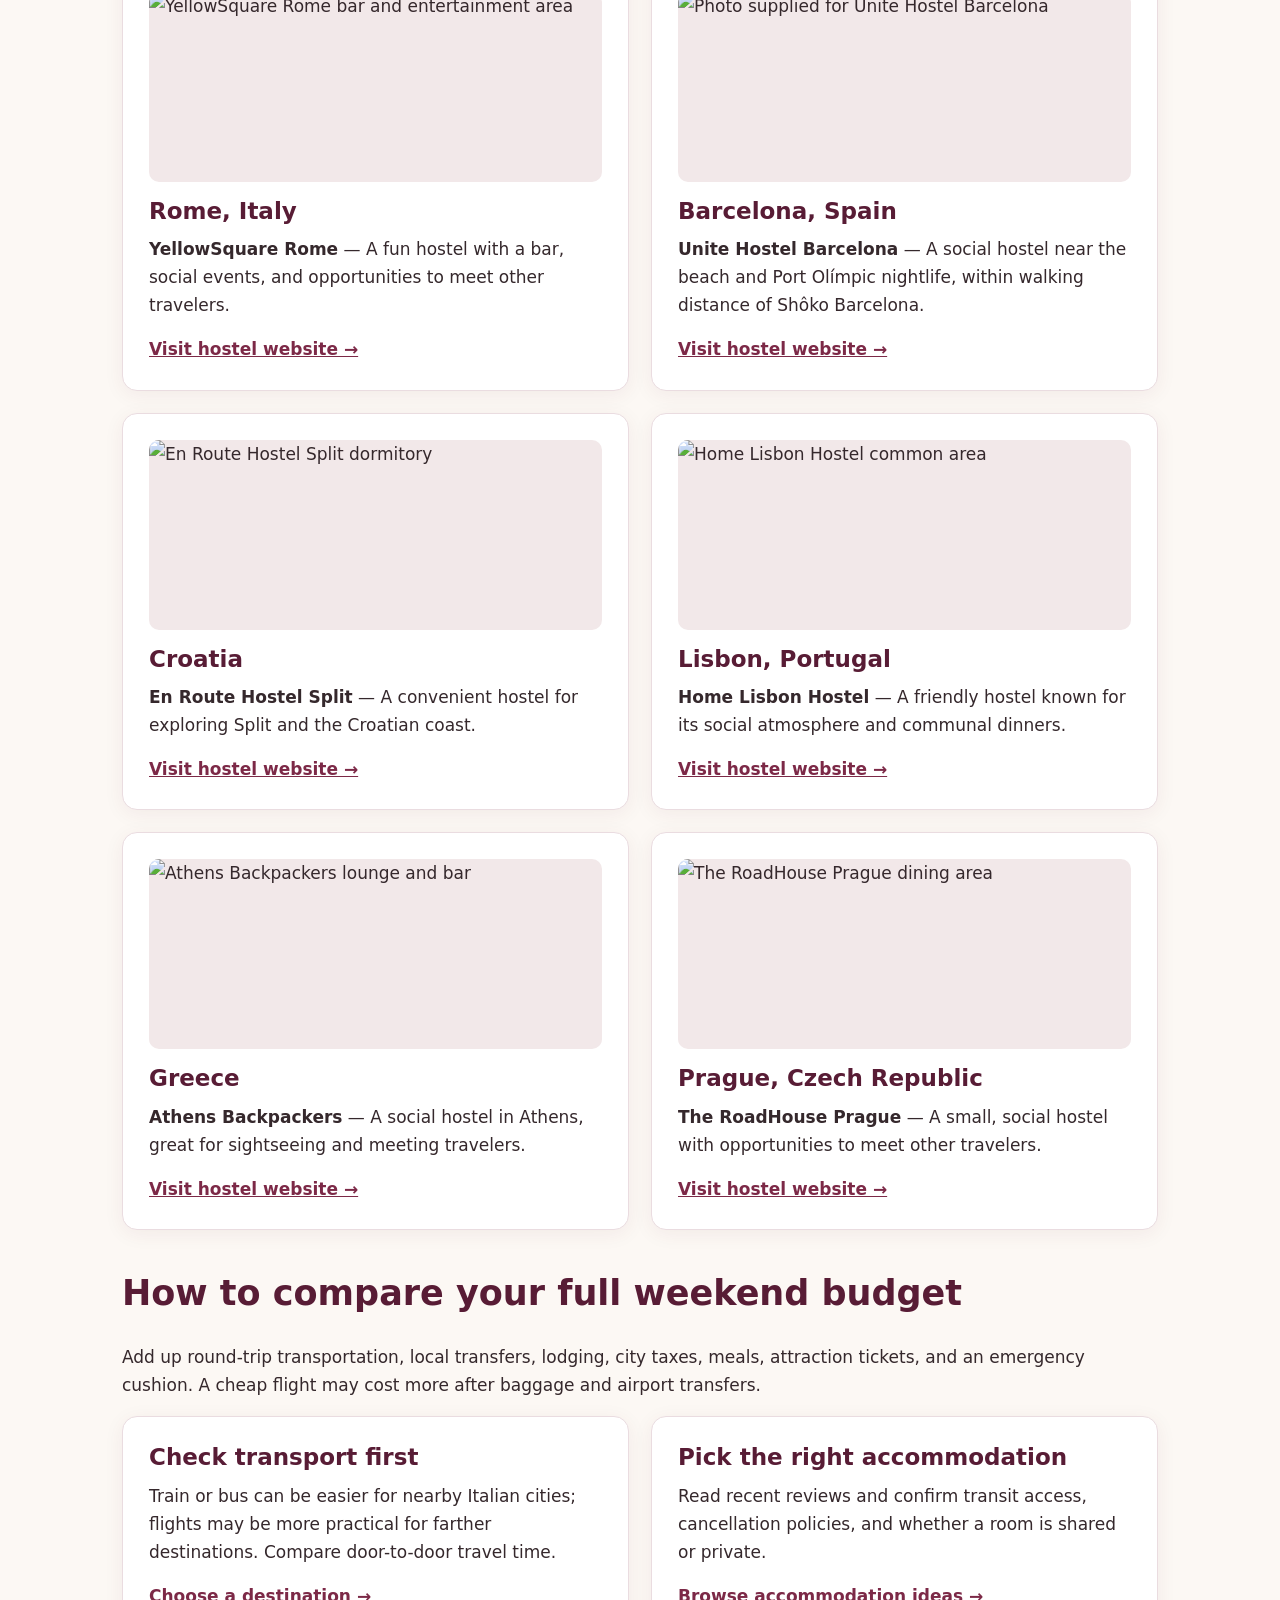
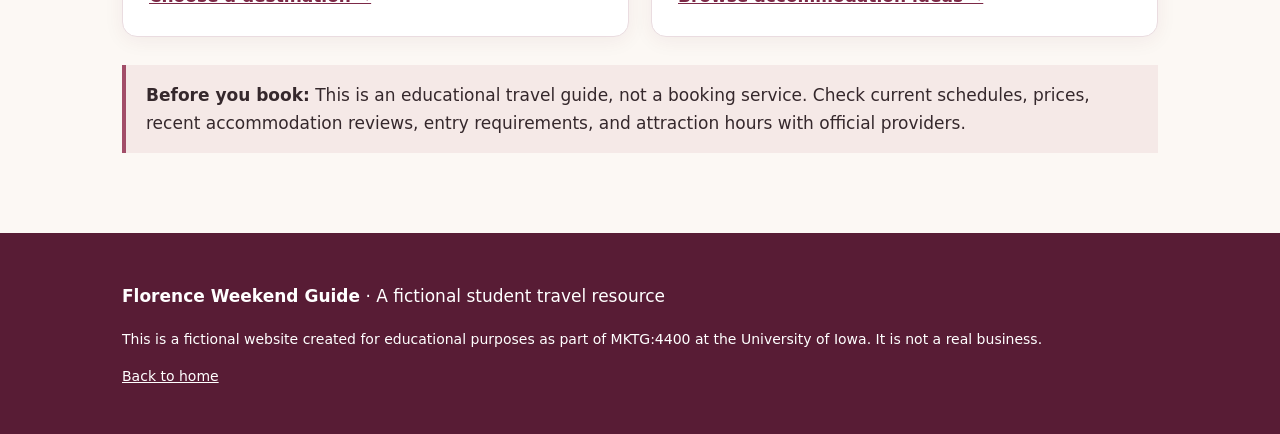
==== commit 70e984ac: "Add hostel photos to Budget Travel page" ====
--- a/budget-travel.html
+++ b/budget-travel.html
@@ -4,67 +4,45 @@
 <head>
 <meta charset="utf-8">
 <meta name="viewport" content="width=device-width,initial-scale=1">
-
 <title>Cheap Weekend Trips from Florence for Students | Transport &amp; Hostels</title>
-
 <meta name="description" content="Compare transportation options and find student-friendly hostels for weekend travel from Florence.">
-
 <link rel="stylesheet" href="styles.css">
-
 <style>
-.card-media {
-  width: 100%;
-  height: 190px;
-  object-fit: cover;
-  display: block;
-  border-radius: 10px;
-  margin: 0 0 15px;
-  background: #f2e8e9;
+.hostel-photo {
+  display:block;
+  width:100%;
+  height:190px;
+  object-fit:cover;
+  border-radius:10px;
+  margin:0 0 15px;
+  background:#f2e8e9;
 }
-
-.card-media--logo {
-  height: 100px;
-  object-fit: contain;
-  padding: 15px;
-  background: white;
-  border: 1px solid #f0e6e9;
+.transport-logo {
+  display:flex;
+  align-items:center;
+  justify-content:center;
+  gap:12px;
+  height:100px;
+  padding:12px;
+  border-radius:10px;
+  margin-bottom:15px;
+  background:#fff;
+  border:1px solid #f0e6e9;
+  color:#722943;
+  font-weight:700;
+  text-align:center;
 }
-
-.card-media--fallback {
-  display: flex;
-  justify-content: center;
-  align-items: center;
-  text-align: center;
-  padding: 20px;
-  color: #722943;
-  background: #f5ebed;
-  border: 1px solid #e2cbd3;
-  font-size: 17px;
-  font-weight: 600;
+.transport-logo img {
+  width:48px;
+  height:48px;
+  object-fit:contain;
 }
-
-.card-media-credit {
-  font-size: 11px;
-  line-height: 1.4;
-  margin: -8px 0 12px;
-}
-
-.card-media-credit a {
-  color: #722943;
-}
-
 @media(max-width:640px) {
-  .card-media {
-    height: 170px;
-  }
-
-  .card-media--logo {
-    height: 90px;
-  }
+  .hostel-photo {height:170px}
+  .transport-logo {height:90px}
 }
 </style>
 </head>
-
 <body>
 
 <div class="notice">
@@ -73,23 +51,17 @@
 
 <header class="site-header">
 <div class="wrap topline">
-
-<a class="brand" href="index.html">
-Florence Weekend Guide
-</a>
-
+<a class="brand" href="index.html">Florence Weekend Guide</a>
 <nav class="nav" aria-label="Main navigation">
 <a href="index.html">Home</a>
 <a href="budget-travel.html" aria-current="page">Budget Travel</a>
 <a href="itineraries.html">Popular Destinations</a>
 <a href="florence-activities.html">Florence Activities</a>
 </nav>
-
 </div>
 </header>
 
 <main>
-
 <section class="hero">
 <div class="wrap">
 <div class="eyebrow">Plan smart • Spend thoughtfully</div>
@@ -109,49 +81,81 @@
 
 <div class="cards" id="transportation">
 
-<article class="card" data-domain="flixbus.com">
+<article class="card">
+<div class="transport-logo">
+<img src="https://www.google.com/s2/favicons?domain=flixbus.com&amp;sz=128" alt="FlixBus icon" onerror="this.style.display='none'">
+<span>FlixBus</span>
+</div>
 <h3>FlixBus</h3>
 <p>Long-distance buses across Europe</p>
 <a href="https://www.flixbus.com/" target="_blank" rel="noopener noreferrer">Visit official website →</a>
 </article>
 
-<article class="card" data-domain="italotreno.com">
+<article class="card">
+<div class="transport-logo">
+<img src="https://www.google.com/s2/favicons?domain=italotreno.com&amp;sz=128" alt="Italo Treno icon" onerror="this.style.display='none'">
+<span>Italo Treno</span>
+</div>
 <h3>Italo Treno</h3>
 <p>High-speed rail connections in Italy</p>
 <a href="https://www.italotreno.com/en" target="_blank" rel="noopener noreferrer">Visit official website →</a>
 </article>
 
-<article class="card" data-domain="trenitalia.com">
+<article class="card">
+<div class="transport-logo">
+<img src="https://www.google.com/s2/favicons?domain=trenitalia.com&amp;sz=128" alt="Trenitalia icon" onerror="this.style.display='none'">
+<span>Trenitalia</span>
+</div>
 <h3>Trenitalia</h3>
 <p>Italian regional and high-speed trains</p>
 <a href="https://www.trenitalia.com/en.html" target="_blank" rel="noopener noreferrer">Visit official website →</a>
 </article>
 
-<article class="card" data-domain="skyscanner.net">
+<article class="card">
+<div class="transport-logo">
+<img src="https://www.google.com/s2/favicons?domain=skyscanner.net&amp;sz=128" alt="Skyscanner icon" onerror="this.style.display='none'">
+<span>Skyscanner</span>
+</div>
 <h3>Skyscanner</h3>
 <p>Compare flight options and dates</p>
 <a href="https://www.skyscanner.net/" target="_blank" rel="noopener noreferrer">Visit official website →</a>
 </article>
 
-<article class="card" data-domain="omio.com">
+<article class="card">
+<div class="transport-logo">
+<img src="https://www.google.com/s2/favicons?domain=omio.com&amp;sz=128" alt="Omio icon" onerror="this.style.display='none'">
+<span>Omio</span>
+</div>
 <h3>Omio</h3>
 <p>Compare trains, buses, and flights</p>
 <a href="https://www.omio.com/" target="_blank" rel="noopener noreferrer">Visit official website →</a>
 </article>
 
-<article class="card" data-domain="vueling.com">
+<article class="card">
+<div class="transport-logo">
+<img src="https://www.google.com/s2/favicons?domain=vueling.com&amp;sz=128" alt="Vueling icon" onerror="this.style.display='none'">
+<span>Vueling</span>
+</div>
 <h3>Vueling</h3>
 <p>European airline routes</p>
 <a href="https://www.vueling.com/en" target="_blank" rel="noopener noreferrer">Visit official website →</a>
 </article>
 
-<article class="card" data-domain="ryanair.com">
+<article class="card">
+<div class="transport-logo">
+<img src="https://www.google.com/s2/favicons?domain=ryanair.com&amp;sz=128" alt="Ryanair icon" onerror="this.style.display='none'">
+<span>Ryanair</span>
+</div>
 <h3>Ryanair</h3>
 <p>Low-cost airline routes; check bag rules</p>
 <a href="https://www.ryanair.com/" target="_blank" rel="noopener noreferrer">Visit official website →</a>
 </article>
 
-<article class="card" data-domain="volotea.com">
+<article class="card">
+<div class="transport-logo">
+<img src="https://www.google.com/s2/favicons?domain=volotea.com&amp;sz=128" alt="Volotea icon" onerror="this.style.display='none'">
+<span>Volotea</span>
+</div>
 <h3>Volotea</h3>
 <p>Flights between smaller European cities</p>
 <a href="https://www.volotea.com/en/" target="_blank" rel="noopener noreferrer">Visit official website →</a>
@@ -165,109 +169,127 @@
 
 <div class="cards" id="accommodations">
 
-<article class="card" data-hostel="Marco Polo Party Hostel" data-city="Malta">
+<article class="card">
+<img class="hostel-photo" src="images/marco-polo.jpg" alt="Marco Polo Party Hostel rooftop terrace in Malta" loading="lazy">
 <h3>St. Julian's, Malta</h3>
 <p><strong>Marco Polo Party Hostel</strong> — A lively, social hostel in St. Julian's, close to Paceville's nightlife, with a rooftop terrace and opportunities to meet other travelers.</p>
 <a href="https://www.marcopolomalta.com/" target="_blank" rel="noopener noreferrer">Visit hostel website →</a>
 </article>
 
-<article class="card" data-hostel="The People Paris Marais" data-city="Paris">
+<article class="card">
+<img class="hostel-photo" src="images/the-people-paris.jpg" alt="The People Paris Marais hostel interior" loading="lazy">
 <h3>Paris, France</h3>
 <p><strong>The People Paris Marais</strong> — A stylish hostel with a social atmosphere in Paris.</p>
 <a href="https://www.thepeoplehostel.com/" target="_blank" rel="noopener noreferrer">Visit hostel website →</a>
 </article>
 
-<article class="card" data-hostel="Balmers Hostel Interlaken" data-city="Interlaken">
+<article class="card">
+<img class="hostel-photo" src="images/balmers-hostel.jpg" alt="Balmers Hostel Interlaken exterior" loading="lazy">
 <h3>Switzerland</h3>
 <p><strong>Balmers Hostel Interlaken</strong> — A fun, social hostel for students who love mountain adventures.</p>
 <a href="https://www.balmers.com/" target="_blank" rel="noopener noreferrer">Visit hostel website →</a>
 </article>
 
-<article class="card" data-hostel="Wombat's City Hostel London" data-city="London">
+<article class="card">
+<img class="hostel-photo" src="images/wombats-london.jpg" alt="Wombat's City Hostel London common area" loading="lazy">
 <h3>London, UK</h3>
 <p><strong>Wombat's City Hostel London</strong> — A social hostel with shared spaces for meeting travelers.</p>
 <a href="https://www.wombats-hostels.com/" target="_blank" rel="noopener noreferrer">Visit hostel website →</a>
 </article>
 
-<article class="card" data-hostel="Ostello Bello Milano Duomo" data-city="Milan">
+<article class="card">
+<img class="hostel-photo" src="images/ostello-bello-milan.jpg" alt="Ostello Bello Milano Duomo entrance" loading="lazy">
 <h3>Milan, Italy</h3>
 <p><strong>Ostello Bello Milano Duomo</strong> — A lively hostel close to Milan's city center.</p>
 <a href="https://ostellobello.com/" target="_blank" rel="noopener noreferrer">Visit hostel website →</a>
 </article>
 
-<article class="card" data-hostel="Anda Venice Hostel" data-city="Venice">
+<article class="card">
+<img class="hostel-photo" src="images/anda-venice.jpg" alt="Anda Venice Hostel building" loading="lazy">
 <h3>Venice, Italy</h3>
 <p><strong>Anda Venice Hostel</strong> — A modern, social hostel in Mestre with easy transportation into Venice.</p>
 <a href="https://www.andavenice.com/" target="_blank" rel="noopener noreferrer">Visit hostel website →</a>
 </article>
 
-<article class="card" data-hostel="Jacobs Inn Dublin" data-city="Dublin">
+<article class="card">
+<img class="hostel-photo" src="images/jacobs-inn-dublin.jpg" alt="Jacobs Inn Dublin exterior" loading="lazy">
 <h3>Dublin, Ireland</h3>
 <p><strong>Jacobs Inn Dublin</strong> — A centrally located hostel with shared spaces for travelers.</p>
 <a href="https://jacobsinn.com/" target="_blank" rel="noopener noreferrer">Visit hostel website →</a>
 </article>
 
-<article class="card" data-hostel="Villa Saint Exupery Beach Hostel" data-city="Nice">
+<article class="card">
+<img class="hostel-photo" src="images/villa-saint-exupery.jpg" alt="Villa Saint Exupéry Beach Hostel common area" loading="lazy">
 <h3>South of France</h3>
 <p><strong>Villa Saint Exupéry Beach Hostel</strong> — A social hostel in Nice, ideal for exploring the French Riviera.</p>
 <a href="https://villahostels.com/" target="_blank" rel="noopener noreferrer">Visit hostel website →</a>
 </article>
 
-<article class="card" data-hostel="JO&JOE Vienna" data-city="Vienna">
+<article class="card">
+<img class="hostel-photo" src="images/joandjoe-vienna.jpg" alt="JO&JOE Vienna hostel interior" loading="lazy">
 <h3>Vienna, Austria</h3>
-<p><strong>JO&JOE Vienna</strong> — A fun accommodation option with communal spaces and a lively atmosphere.</p>
+<p><strong>JO&amp;JOE Vienna</strong> — A fun accommodation option with communal spaces and a lively atmosphere.</p>
 <a href="https://www.joandjoe.com/" target="_blank" rel="noopener noreferrer">Visit hostel website →</a>
 </article>
 
-<article class="card" data-hostel="Maverick City Lodge" data-city="Budapest">
+<article class="card">
+<img class="hostel-photo" src="images/maverick-budapest.jpg" alt="Maverick City Lodge reception" loading="lazy">
 <h3>Budapest, Hungary</h3>
 <p><strong>Maverick City Lodge</strong> — A centrally located hostel for exploring Budapest's nightlife.</p>
 <a href="https://mavericklodges.com/" target="_blank" rel="noopener noreferrer">Visit hostel website →</a>
 </article>
 
-<article class="card" data-hostel="Amistat Island Hostel Ibiza" data-city="Ibiza">
+<article class="card">
+<img class="hostel-photo" src="images/amistat-ibiza.jpg" alt="Amistat Island Hostel Ibiza pool" loading="lazy">
 <h3>Ibiza, Spain</h3>
 <p><strong>Amistat Island Hostel Ibiza</strong> — A social hostel for students planning a fun weekend in Ibiza.</p>
 <a href="https://www.amistathostels.com/" target="_blank" rel="noopener noreferrer">Visit hostel website →</a>
 </article>
 
-<article class="card" data-hostel="The Circus Hostel Berlin" data-city="Berlin">
+<article class="card">
+<img class="hostel-photo" src="images/circus-hostel-berlin.jpg" alt="The Circus Hostel Berlin exterior" loading="lazy">
 <h3>Germany</h3>
 <p><strong>The Circus Hostel Berlin</strong> — A lively hostel in Berlin with a welcoming atmosphere.</p>
 <a href="https://circus-berlin.de/" target="_blank" rel="noopener noreferrer">Visit hostel website →</a>
 </article>
 
-<article class="card" data-hostel="YellowSquare Rome" data-city="Rome">
+<article class="card">
+<img class="hostel-photo" src="images/yellowsquare-rome.jpg" alt="YellowSquare Rome bar and entertainment area" loading="lazy">
 <h3>Rome, Italy</h3>
 <p><strong>YellowSquare Rome</strong> — A fun hostel with a bar, social events, and opportunities to meet other travelers.</p>
 <a href="https://yellowsquare.com/" target="_blank" rel="noopener noreferrer">Visit hostel website →</a>
 </article>
 
-<article class="card" data-hostel="Unite Hostel Barcelona" data-city="Barcelona">
+<article class="card">
+<img class="hostel-photo" src="images/unite-hostel-barcelona.jpg" alt="Photo supplied for Unite Hostel Barcelona" loading="lazy">
 <h3>Barcelona, Spain</h3>
 <p><strong>Unite Hostel Barcelona</strong> — A social hostel near the beach and Port Olímpic nightlife, within walking distance of Shôko Barcelona.</p>
 <a href="https://unitehostel.com/" target="_blank" rel="noopener noreferrer">Visit hostel website →</a>
 </article>
 
-<article class="card" data-hostel="En Route Hostel Split" data-city="Split">
+<article class="card">
+<img class="hostel-photo" src="images/en-route-hostel-split.jpg" alt="En Route Hostel Split dormitory" loading="lazy">
 <h3>Croatia</h3>
 <p><strong>En Route Hostel Split</strong> — A convenient hostel for exploring Split and the Croatian coast.</p>
 <a href="https://enroutehostel.com/" target="_blank" rel="noopener noreferrer">Visit hostel website →</a>
 </article>
 
-<article class="card" data-hostel="Home Lisbon Hostel" data-city="Lisbon">
+<article class="card">
+<img class="hostel-photo" src="images/home-lisbon-hostel.jpg" alt="Home Lisbon Hostel common area" loading="lazy">
 <h3>Lisbon, Portugal</h3>
 <p><strong>Home Lisbon Hostel</strong> — A friendly hostel known for its social atmosphere and communal dinners.</p>
 <a href="https://www.homelisbonhostel.com/" target="_blank" rel="noopener noreferrer">Visit hostel website →</a>
 </article>
 
-<article class="card" data-hostel="Athens Backpackers" data-city="Athens">
+<article class="card">
+<img class="hostel-photo" src="images/athens-backpackers.jpg" alt="Athens Backpackers lounge and bar" loading="lazy">
 <h3>Greece</h3>
 <p><strong>Athens Backpackers</strong> — A social hostel in Athens, great for sightseeing and meeting travelers.</p>
 <a href="https://www.athensbackpackers.com/" target="_blank" rel="noopener noreferrer">Visit hostel website →</a>
 </article>
 
-<article class="card" data-hostel="The RoadHouse Prague" data-city="Prague">
+<article class="card">
+<img class="hostel-photo" src="images/roadhouse-prague.jpg" alt="The RoadHouse Prague dining area" loading="lazy">
 <h3>Prague, Czech Republic</h3>
 <p><strong>The RoadHouse Prague</strong> — A small, social hostel with opportunities to meet other travelers.</p>
 <a href="https://www.theroadhouseprague.com/" target="_blank" rel="noopener noreferrer">Visit hostel website →</a>
@@ -311,179 +333,5 @@
 </div>
 </footer>
 
-<script>
-document.addEventListener('DOMContentLoaded', () => {
-
-  function addFallback(card, name, logo = false) {
-    const box = document.createElement('div');
-    box.className = 'card-media card-media--fallback';
-
-    if (logo) {
-      box.classList.add('card-media--logo');
-    }
-
-    box.textContent = name;
-    card.insertBefore(box, card.querySelector('h3'));
-  }
-
-  function addImage(card, url, name, logo = false, credit = '') {
-    const img = document.createElement('img');
-
-    img.className = 'card-media';
-
-    if (logo) {
-      img.classList.add('card-media--logo');
-    }
-
-    img.alt = logo ? name + ' logo' : 'Photo associated with ' + name;
-    img.loading = 'lazy';
-    img.decoding = 'async';
-
-    img.onerror = () => {
-      img.remove();
-
-      const existing = card.querySelector('.card-media-credit');
-      if (existing) existing.remove();
-
-      addFallback(card, name, logo);
-    };
-
-    card.insertBefore(img, card.querySelector('h3'));
-
-    if (credit) {
-      const p = document.createElement('p');
-      p.className = 'card-media-credit';
-
-      const a = document.createElement('a');
-      a.href = credit;
-      a.target = '_blank';
-      a.rel = 'noopener noreferrer';
-      a.textContent = 'Photo source and licensing details';
-
-      p.appendChild(a);
-      img.insertAdjacentElement('afterend', p);
-    }
-
-    img.src = url;
-  }
-
-  // Company logos, using website icons.
-  // These may be icons rather than full wordmark logos.
-
-  document.querySelectorAll('#transportation .card').forEach(card => {
-    const name = card.querySelector('h3').textContent.trim();
-    const domain = card.dataset.domain;
-
-    const iconURL =
-      'https://www.google.com/s2/favicons?domain=' +
-      encodeURIComponent(domain) +
-      '&sz=128';
-
-    addImage(card, iconURL, name, true);
-  });
-
-  // Search Wikimedia Commons for photos specifically
-  // associated with each named hostel.
-  // Do not substitute unrelated city photographs.
-
-  async function findHostelPhoto(card) {
-    const name = card.dataset.hostel;
-    const city = card.dataset.city;
-
-    const searchQueries = [
-      '"' + name + '"',
-      name + ' hostel ' + city
-    ];
-
-    for (const query of searchQueries) {
-      try {
-        const params = new URLSearchParams({
-          action: 'query',
-          format: 'json',
-          origin: '*',
-          generator: 'search',
-          gsrsearch: query,
-          gsrnamespace: '6',
-          gsrlimit: '20',
-          prop: 'imageinfo',
-          iiprop: 'url|extmetadata',
-          iiurlwidth: '900'
-        });
-
-        const response = await fetch(
-          'https://commons.wikimedia.org/w/api.php?' + params
-        );
-
-        if (!response.ok) continue;
-
-        const data = await response.json();
-        const pages = Object.values(data.query?.pages || {});
-
-        const significantWords = name.toLowerCase()
-          .replace(/[^a-z0-9 ]/g, ' ')
-          .split(/\s+/)
-          .filter(word =>
-            word.length >= 4 &&
-            !['hostel', 'hotel', 'city', 'beach'].includes(word)
-          );
-
-        const matches = pages.filter(page => {
-          const title = page.title.toLowerCase()
-            .replace(/[^a-z0-9 ]/g, ' ');
-
-          const wordMatches = significantWords.filter(word =>
-            title.includes(word)
-          ).length;
-
-          const requiredMatches = Math.min(
-            2,
-            significantWords.length
-          );
-
-          const info = page.imageinfo?.[0];
-
-          const license = (
-            info?.extmetadata?.LicenseShortName?.value || ''
-          ).toLowerCase();
-
-          const permitted =
-            license.includes('cc') ||
-            license.includes('public domain') ||
-            license.includes('pd-');
-
-          return wordMatches >= requiredMatches &&
-            info?.thumburl &&
-            permitted;
-        });
-
-        if (matches.length) {
-          const match = matches[0];
-          const info = match.imageinfo[0];
-
-          addImage(
-            card,
-            info.thumburl,
-            name,
-            false,
-            info.descriptionurl
-          );
-
-          return;
-        }
-
-      } catch (error) {
-        // Try the next property-specific search.
-      }
-    }
-
-    addFallback(card, name);
-  }
-
-  document.querySelectorAll('#accommodations .card')
-    .forEach(findHostelPhoto);
-
-});
-</script>
-
 </body>
 </html>
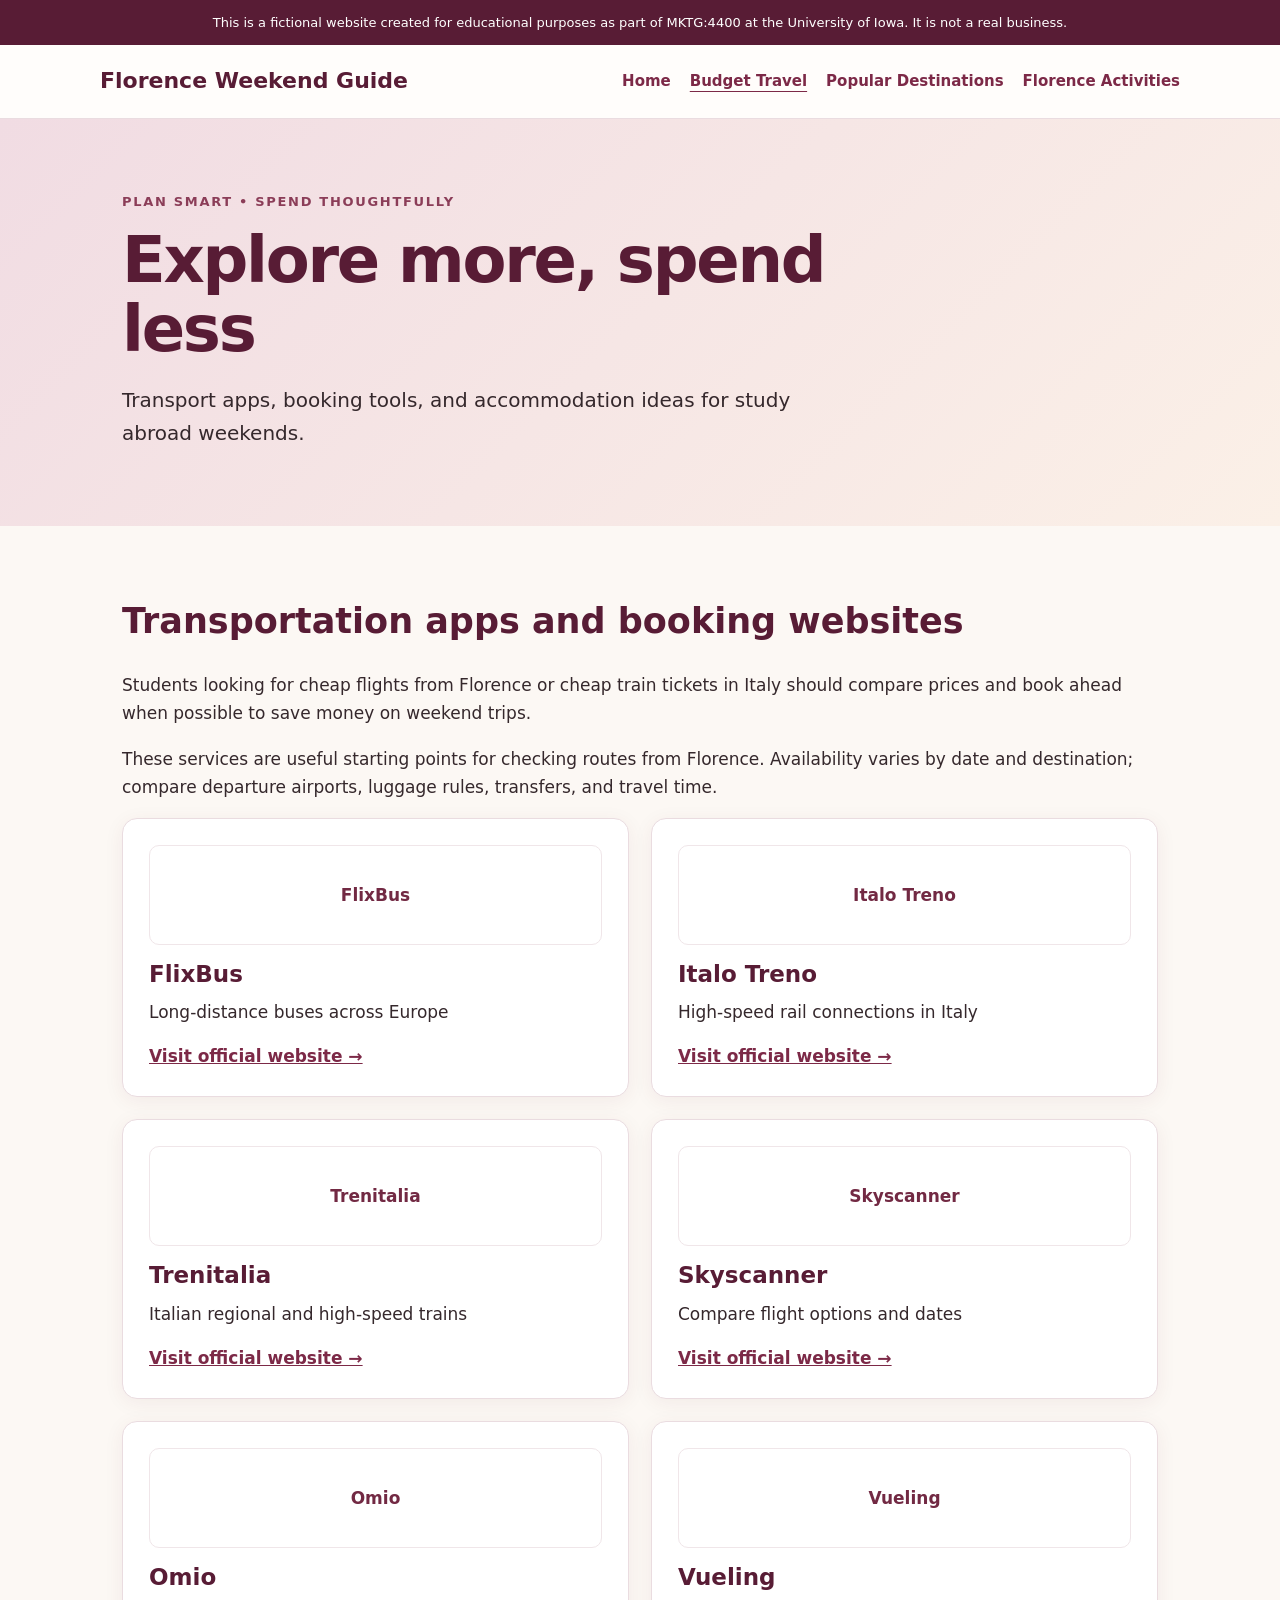
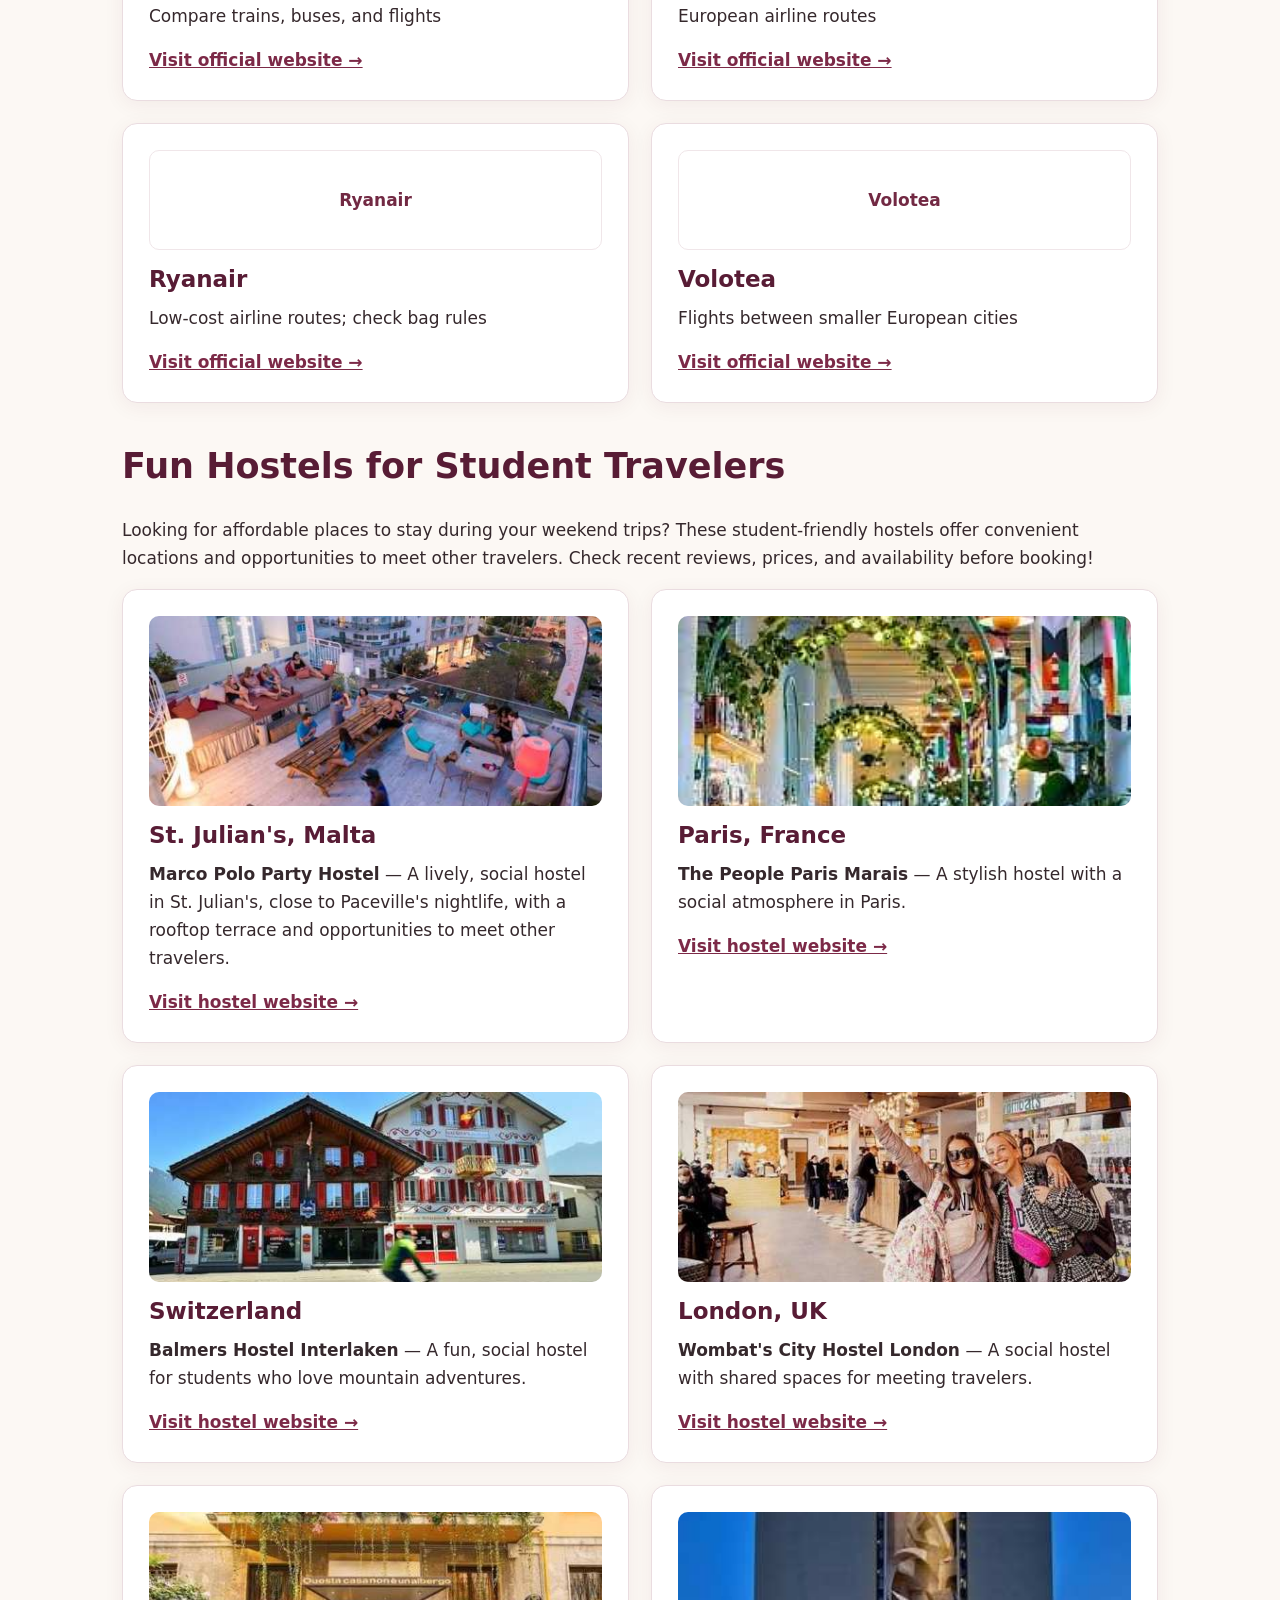
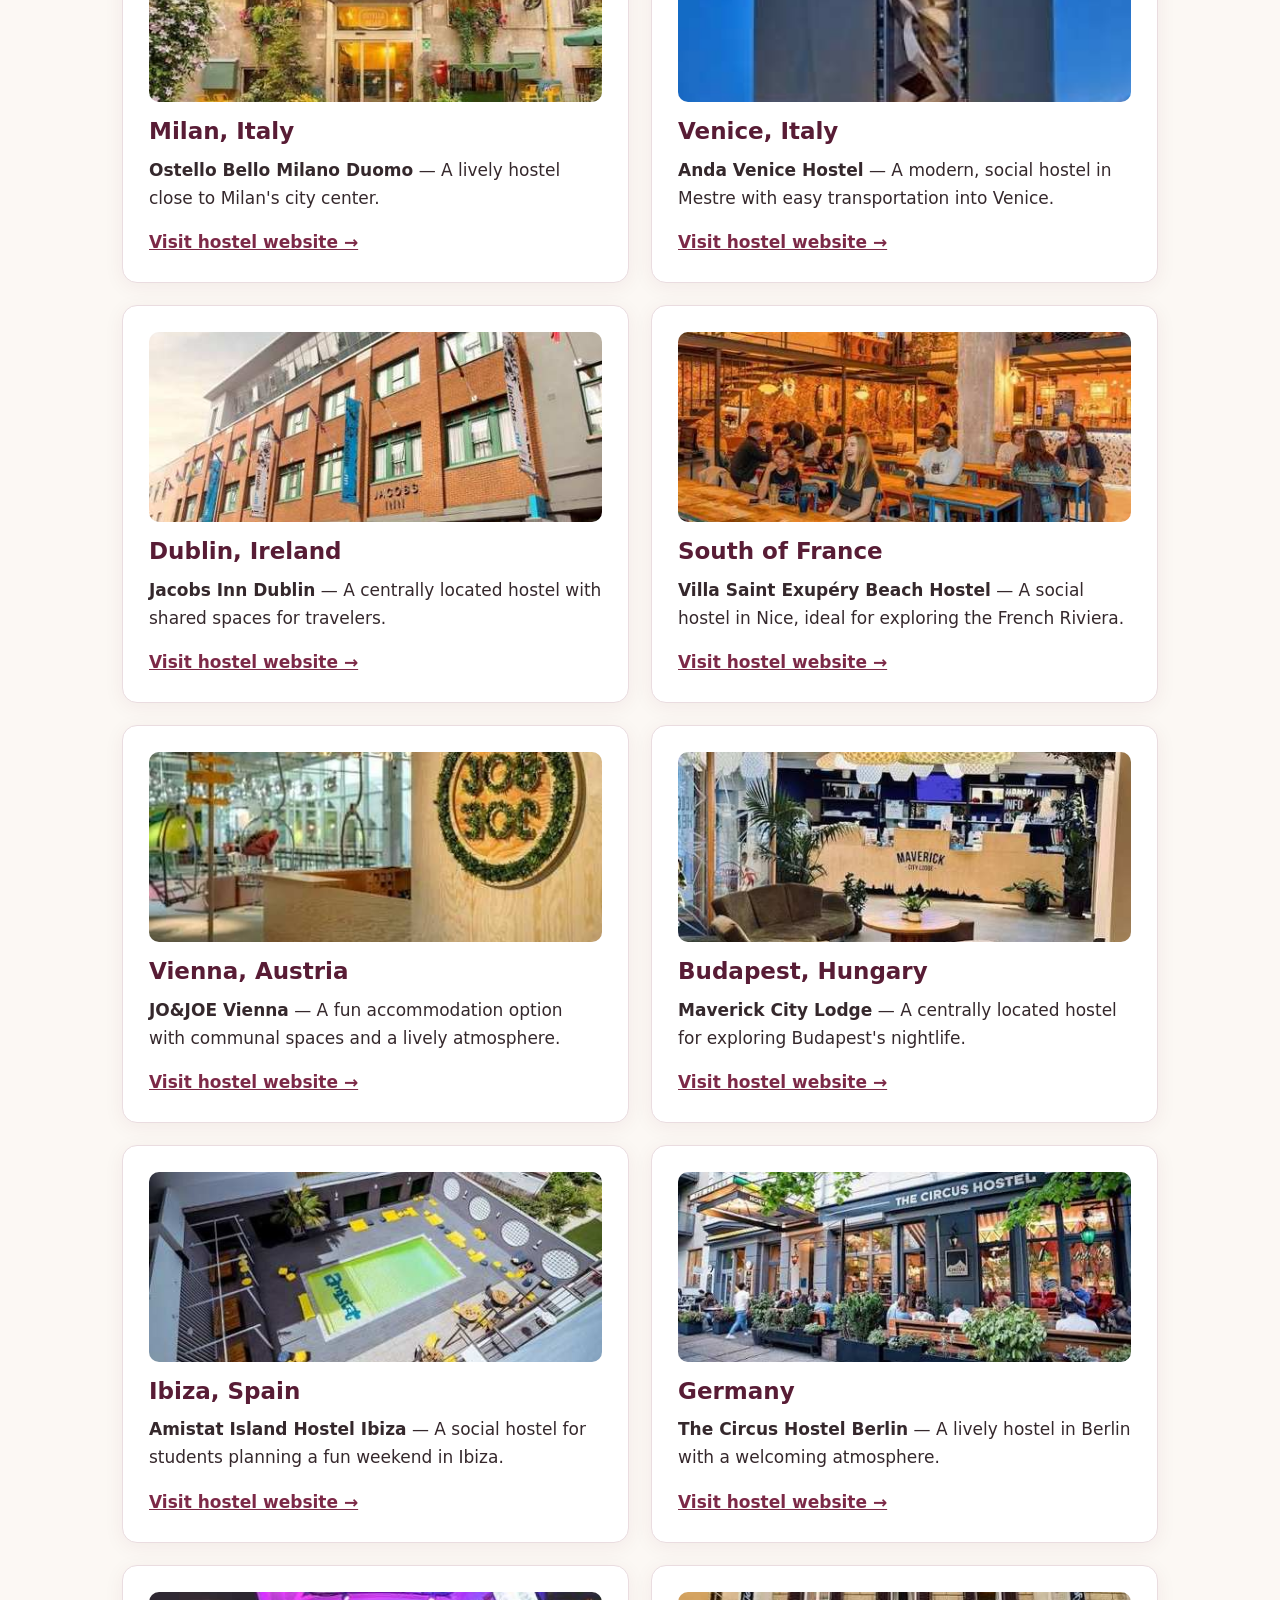
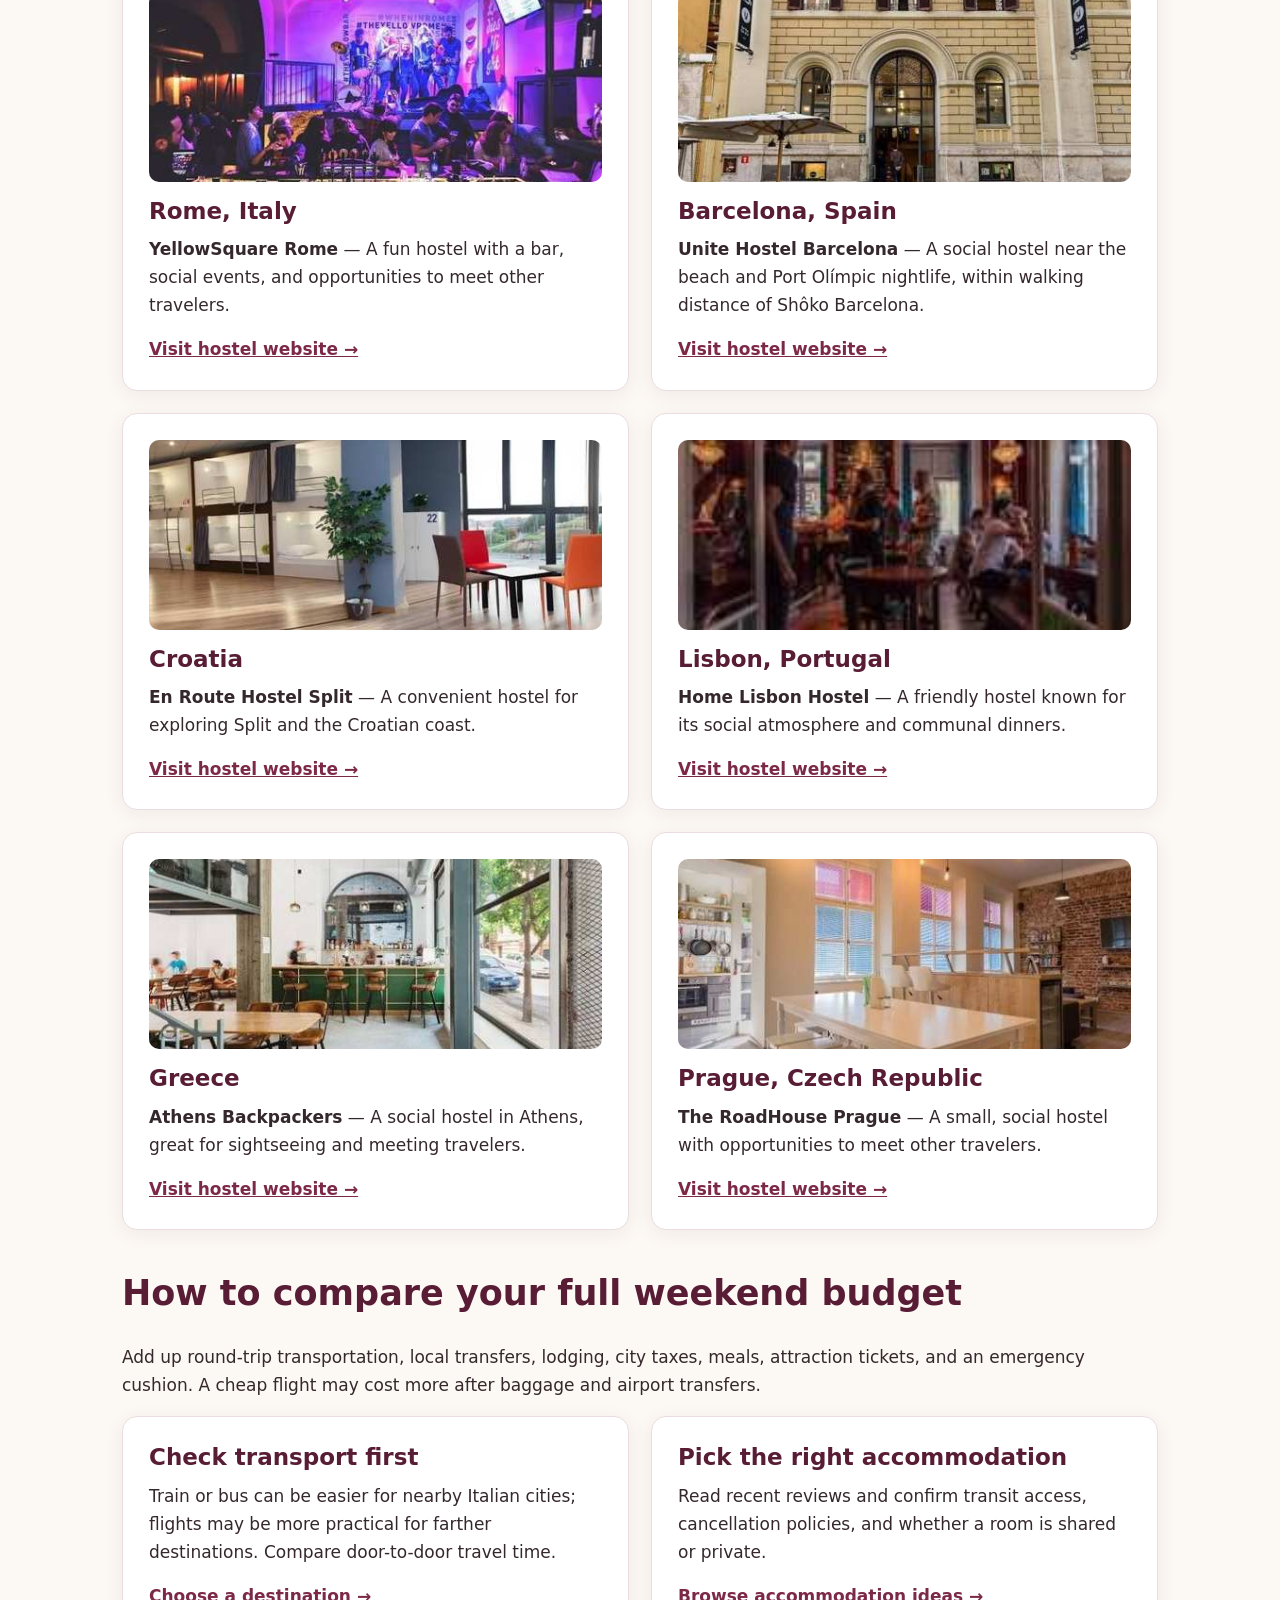
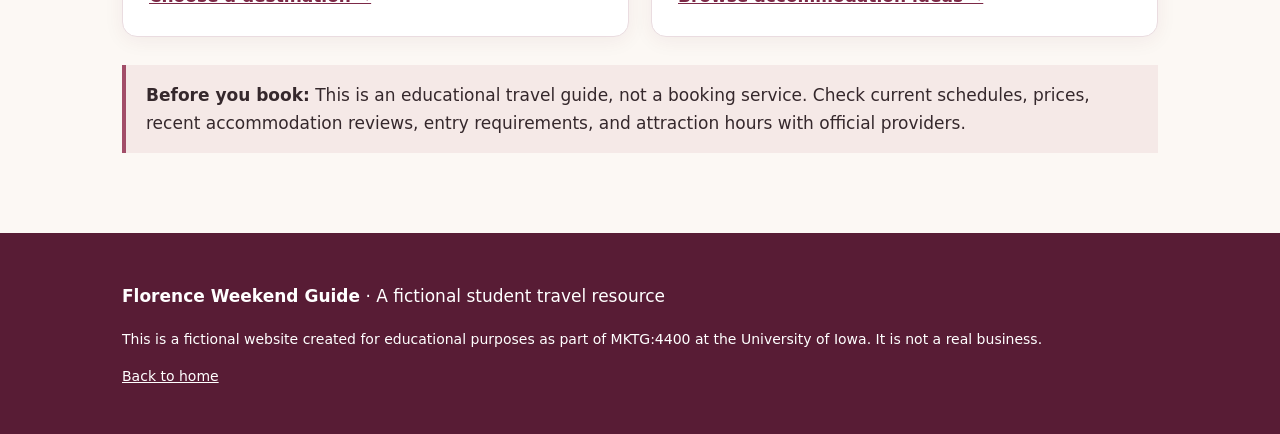
==== commit 09d69958: "Add files via upload updated budget travel page with photos" ====
--- a/budget-travel.html
+++ b/budget-travel.html
@@ -1,4 +1,3 @@
-
 <!doctype html>
 <html lang="en">
 <head>
@@ -8,330 +7,56 @@
 <meta name="description" content="Compare transportation options and find student-friendly hostels for weekend travel from Florence.">
 <link rel="stylesheet" href="styles.css">
 <style>
-.hostel-photo {
-  display:block;
-  width:100%;
-  height:190px;
-  object-fit:cover;
-  border-radius:10px;
-  margin:0 0 15px;
-  background:#f2e8e9;
-}
-.transport-logo {
-  display:flex;
-  align-items:center;
-  justify-content:center;
-  gap:12px;
-  height:100px;
-  padding:12px;
-  border-radius:10px;
-  margin-bottom:15px;
-  background:#fff;
-  border:1px solid #f0e6e9;
-  color:#722943;
-  font-weight:700;
-  text-align:center;
-}
-.transport-logo img {
-  width:48px;
-  height:48px;
-  object-fit:contain;
-}
-@media(max-width:640px) {
-  .hostel-photo {height:170px}
-  .transport-logo {height:90px}
-}
+.hostel-photo{display:block;width:100%;height:190px;object-fit:cover;border-radius:10px;margin:0 0 15px;background:#f2e8e9}
+.transport-logo{display:flex;align-items:center;justify-content:center;gap:12px;height:100px;padding:12px;border-radius:10px;margin-bottom:15px;background:#fff;border:1px solid #f0e6e9;color:#722943;font-weight:700;text-align:center}
+.transport-logo img{width:48px;height:48px;object-fit:contain}
+@media(max-width:640px){.hostel-photo{height:170px}.transport-logo{height:90px}}
 </style>
 </head>
 <body>
-
-<div class="notice">
-This is a fictional website created for educational purposes as part of MKTG:4400 at the University of Iowa. It is not a real business.
+<div class="notice">This is a fictional website created for educational purposes as part of MKTG:4400 at the University of Iowa. It is not a real business.</div>
+<header class="site-header"><div class="wrap topline"><a class="brand" href="index.html">Florence Weekend Guide</a><nav class="nav" aria-label="Main navigation"><a href="index.html">Home</a><a href="budget-travel.html" aria-current="page">Budget Travel</a><a href="itineraries.html">Popular Destinations</a><a href="florence-activities.html">Florence Activities</a></nav></div></header>
+<main><section class="hero"><div class="wrap"><div class="eyebrow">Plan smart • Spend thoughtfully</div><h1>Explore more, spend less</h1><p class="lead">Transport apps, booking tools, and accommodation ideas for study abroad weekends.</p></div></section>
+<section class="content"><div class="wrap">
+<h2>Transportation apps and booking websites</h2>
+<p>Students looking for cheap flights from Florence or cheap train tickets in Italy should compare prices and book ahead when possible to save money on weekend trips.</p>
+<p>These services are useful starting points for checking routes from Florence. Availability varies by date and destination; compare departure airports, luggage rules, transfers, and travel time.</p>
+<div class="cards" id="transportation">
+<article class="card"><div class="transport-logo"><img src="https://www.google.com/s2/favicons?domain=flixbus.com&amp;sz=128" alt="FlixBus website icon" loading="lazy" onerror="this.style.display='none'"><span>FlixBus</span></div><h3>FlixBus</h3><p>Long-distance buses across Europe</p><a href="https://www.flixbus.com/" target="_blank" rel="noopener noreferrer">Visit official website →</a></article>
+<article class="card"><div class="transport-logo"><img src="https://www.google.com/s2/favicons?domain=italotreno.com&amp;sz=128" alt="Italo Treno website icon" loading="lazy" onerror="this.style.display='none'"><span>Italo Treno</span></div><h3>Italo Treno</h3><p>High-speed rail connections in Italy</p><a href="https://www.italotreno.com/en" target="_blank" rel="noopener noreferrer">Visit official website →</a></article>
+<article class="card"><div class="transport-logo"><img src="https://www.google.com/s2/favicons?domain=trenitalia.com&amp;sz=128" alt="Trenitalia website icon" loading="lazy" onerror="this.style.display='none'"><span>Trenitalia</span></div><h3>Trenitalia</h3><p>Italian regional and high-speed trains</p><a href="https://www.trenitalia.com/en.html" target="_blank" rel="noopener noreferrer">Visit official website →</a></article>
+<article class="card"><div class="transport-logo"><img src="https://www.google.com/s2/favicons?domain=skyscanner.net&amp;sz=128" alt="Skyscanner website icon" loading="lazy" onerror="this.style.display='none'"><span>Skyscanner</span></div><h3>Skyscanner</h3><p>Compare flight options and dates</p><a href="https://www.skyscanner.net/" target="_blank" rel="noopener noreferrer">Visit official website →</a></article>
+<article class="card"><div class="transport-logo"><img src="https://www.google.com/s2/favicons?domain=omio.com&amp;sz=128" alt="Omio website icon" loading="lazy" onerror="this.style.display='none'"><span>Omio</span></div><h3>Omio</h3><p>Compare trains, buses, and flights</p><a href="https://www.omio.com/" target="_blank" rel="noopener noreferrer">Visit official website →</a></article>
+<article class="card"><div class="transport-logo"><img src="https://www.google.com/s2/favicons?domain=vueling.com&amp;sz=128" alt="Vueling website icon" loading="lazy" onerror="this.style.display='none'"><span>Vueling</span></div><h3>Vueling</h3><p>European airline routes</p><a href="https://www.vueling.com/en" target="_blank" rel="noopener noreferrer">Visit official website →</a></article>
+<article class="card"><div class="transport-logo"><img src="https://www.google.com/s2/favicons?domain=ryanair.com&amp;sz=128" alt="Ryanair website icon" loading="lazy" onerror="this.style.display='none'"><span>Ryanair</span></div><h3>Ryanair</h3><p>Low-cost airline routes; check bag rules</p><a href="https://www.ryanair.com/" target="_blank" rel="noopener noreferrer">Visit official website →</a></article>
+<article class="card"><div class="transport-logo"><img src="https://www.google.com/s2/favicons?domain=volotea.com&amp;sz=128" alt="Volotea website icon" loading="lazy" onerror="this.style.display='none'"><span>Volotea</span></div><h3>Volotea</h3><p>Flights between smaller European cities</p><a href="https://www.volotea.com/en/" target="_blank" rel="noopener noreferrer">Visit official website →</a></article>
 </div>
-
-<header class="site-header">
-<div class="wrap topline">
-<a class="brand" href="index.html">Florence Weekend Guide</a>
-<nav class="nav" aria-label="Main navigation">
-<a href="index.html">Home</a>
-<a href="budget-travel.html" aria-current="page">Budget Travel</a>
-<a href="itineraries.html">Popular Destinations</a>
-<a href="florence-activities.html">Florence Activities</a>
-</nav>
+<h2>Fun Hostels for Student Travelers</h2>
+<p>Looking for affordable places to stay during your weekend trips? These student-friendly hostels offer convenient locations and opportunities to meet other travelers. Check recent reviews, prices, and availability before booking!</p>
+<div class="cards" id="accommodations">
+<article class="card"><img class="hostel-photo" src="[data-uri]" alt="Photo supplied for Marco Polo Party Hostel in St. Julian&#x27;s, Malta" loading="lazy"><h3>St. Julian&#x27;s, Malta</h3><p><strong>Marco Polo Party Hostel</strong> — A lively, social hostel in St. Julian&#x27;s, close to Paceville&#x27;s nightlife, with a rooftop terrace and opportunities to meet other travelers.</p><a href="https://www.marcopolomalta.com/" target="_blank" rel="noopener noreferrer">Visit hostel website →</a></article>
+<article class="card"><img class="hostel-photo" src="[data-uri]" alt="Photo supplied for The People Paris Marais in Paris, France" loading="lazy"><h3>Paris, France</h3><p><strong>The People Paris Marais</strong> — A stylish hostel with a social atmosphere in Paris.</p><a href="https://www.thepeoplehostel.com/" target="_blank" rel="noopener noreferrer">Visit hostel website →</a></article>
+<article class="card"><img class="hostel-photo" src="[data-uri]" alt="Photo supplied for Balmers Hostel Interlaken in Switzerland" loading="lazy"><h3>Switzerland</h3><p><strong>Balmers Hostel Interlaken</strong> — A fun, social hostel for students who love mountain adventures.</p><a href="https://www.balmers.com/" target="_blank" rel="noopener noreferrer">Visit hostel website →</a></article>
+<article class="card"><img class="hostel-photo" src="[data-uri]" alt="Photo supplied for Wombat&#x27;s City Hostel London in London, UK" loading="lazy"><h3>London, UK</h3><p><strong>Wombat&#x27;s City Hostel London</strong> — A social hostel with shared spaces for meeting travelers.</p><a href="https://www.wombats-hostels.com/" target="_blank" rel="noopener noreferrer">Visit hostel website →</a></article>
+<article class="card"><img class="hostel-photo" src="[data-uri]" alt="Photo supplied for Ostello Bello Milano Duomo in Milan, Italy" loading="lazy"><h3>Milan, Italy</h3><p><strong>Ostello Bello Milano Duomo</strong> — A lively hostel close to Milan&#x27;s city center.</p><a href="https://ostellobello.com/" target="_blank" rel="noopener noreferrer">Visit hostel website →</a></article>
+<article class="card"><img class="hostel-photo" src="[data-uri]" alt="Photo supplied for Anda Venice Hostel in Venice, Italy" loading="lazy"><h3>Venice, Italy</h3><p><strong>Anda Venice Hostel</strong> — A modern, social hostel in Mestre with easy transportation into Venice.</p><a href="https://www.andavenice.com/" target="_blank" rel="noopener noreferrer">Visit hostel website →</a></article>
+<article class="card"><img class="hostel-photo" src="[data-uri]" alt="Photo supplied for Jacobs Inn Dublin in Dublin, Ireland" loading="lazy"><h3>Dublin, Ireland</h3><p><strong>Jacobs Inn Dublin</strong> — A centrally located hostel with shared spaces for travelers.</p><a href="https://jacobsinn.com/" target="_blank" rel="noopener noreferrer">Visit hostel website →</a></article>
+<article class="card"><img class="hostel-photo" src="[data-uri]" alt="Photo supplied for Villa Saint Exupéry Beach Hostel in South of France" loading="lazy"><h3>South of France</h3><p><strong>Villa Saint Exupéry Beach Hostel</strong> — A social hostel in Nice, ideal for exploring the French Riviera.</p><a href="https://villahostels.com/" target="_blank" rel="noopener noreferrer">Visit hostel website →</a></article>
+<article class="card"><img class="hostel-photo" src="[data-uri]" alt="Photo supplied for JO&amp;JOE Vienna in Vienna, Austria" loading="lazy"><h3>Vienna, Austria</h3><p><strong>JO&amp;JOE Vienna</strong> — A fun accommodation option with communal spaces and a lively atmosphere.</p><a href="https://www.joandjoe.com/" target="_blank" rel="noopener noreferrer">Visit hostel website →</a></article>
+<article class="card"><img class="hostel-photo" src="[data-uri]